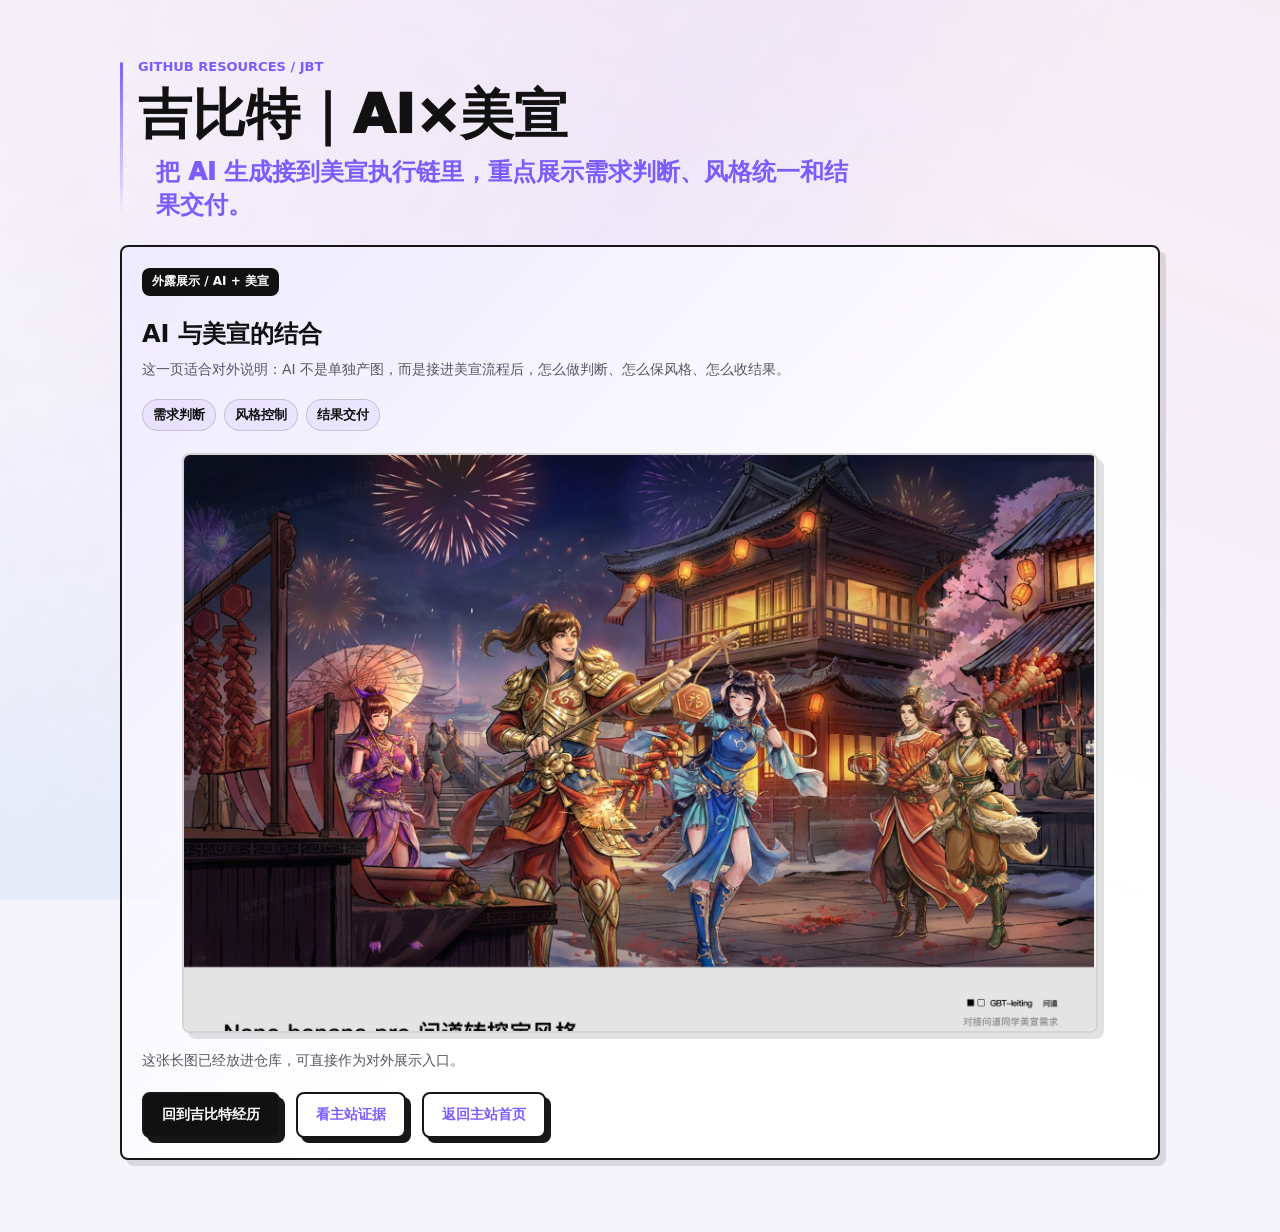
==== assets/local-docs/jbt-ai-art.html @ 4d1dc979 "Add JBT external display entries" ====
<!doctype html>
<html lang="zh-CN">
  <head>
    <meta charset="utf-8">
    <meta name="viewport" content="width=device-width, initial-scale=1">
    <title>吉比特｜AI×美宣</title>
    <link rel="stylesheet" href="../../styles.css">
    <link rel="stylesheet" href="../../evidence-fix.css">
    <style>
      body {
        margin: 0;
        background: #f6f4fb;
      }
      .local-doc-shell {
        width: min(1040px, calc(100% - 32px));
        margin: 0 auto;
        padding: 56px 0 72px;
      }
      .local-doc-shell .evidence-card {
        margin-top: 24px;
      }
      .local-doc-note {
        margin: 14px 0 0;
        color: rgba(17, 17, 17, 0.68);
        line-height: 1.55;
      }
      .local-pill-row {
        display: flex;
        flex-wrap: wrap;
        gap: 8px;
        margin: 18px 0 0;
      }
      .local-pill {
        display: inline-flex;
        align-items: center;
        min-height: 32px;
        padding: 4px 10px;
        border: 1px solid rgba(17, 17, 17, 0.16);
        border-radius: 999px;
        background: rgba(125, 92, 255, 0.08);
        font-size: 13px;
        font-weight: 800;
      }
      .preview-frame {
        margin-top: 22px;
        overflow: hidden;
        border: 2px solid rgba(17, 17, 17, 0.18);
        border-radius: 8px;
        background: #fff;
        box-shadow: 6px 6px 0 rgba(17, 17, 17, 0.12);
      }
      .preview-frame img {
        display: block;
        width: 100%;
        height: 64vh;
        object-fit: cover;
      }
      .preview-top img {
        object-position: top center;
      }
      .evidence-actions {
        margin-top: 20px;
      }
      .button {
        cursor: pointer;
        font: inherit;
      }
    </style>
  </head>
  <body>
    <main class="local-doc-shell">
      <div class="section-heading">
        <p class="eyebrow">GitHub Resources / JBT</p>
        <h2>吉比特｜AI×美宣</h2>
        <p class="section-subtitle">把 AI 生成接到美宣执行链里，重点展示需求判断、风格统一和结果交付。</p>
      </div>

      <article class="evidence-card">
        <span class="evidence-meta">外露展示 / AI + 美宣</span>
        <h3>AI 与美宣的结合</h3>
        <p>这一页适合对外说明：AI 不是单独产图，而是接进美宣流程后，怎么做判断、怎么保风格、怎么收结果。</p>
        <div class="local-pill-row" aria-label="关键词">
          <span class="local-pill">需求判断</span>
          <span class="local-pill">风格控制</span>
          <span class="local-pill">结果交付</span>
        </div>
        <figure class="preview-frame preview-top" aria-label="吉比特外露内容上半段预览">
          <img src="../jbt-external.jpg" alt="吉比特可外露内容总览，上半段展示 AI 与美宣结合部分">
        </figure>
        <p class="local-doc-note">这张长图已经放进仓库，可直接作为对外展示入口。</p>
        <div class="evidence-actions">
          <a class="button primary" href="../../index.html#experience">回到吉比特经历</a>
          <a class="button secondary" href="../../index.html#evidence-psai">看主站证据</a>
          <a class="button secondary" href="../../index.html">返回主站首页</a>
        </div>
      </article>
    </main>
  </body>
</html>
---- styles.css ----
/* FINAL UI AUDIT OVERRIDES */
html body .evidence-section { width: min(1360px, calc(100% - 48px)) !important; }
html body .main-case-grid { display:grid !important; grid-template-columns:repeat(2,minmax(0,1fr)) !important; gap:24px !important; }
html body .main-case-card { width:auto !important; min-width:0 !important; padding:24px !important; overflow:hidden !important; }
html body #evidence-texture-platform { grid-column:1 / -1 !important; }
html body .evidence-image-tall, html body .shadow-proof-layout .evidence-shot-long { aspect-ratio:auto !important; height:auto !important; }
html body .evidence-image-tall img, html body .shadow-proof-layout .evidence-shot-long img { width:100% !important; height:auto !important; max-height:760px !important; object-fit:contain !important; }
/* Preserve native portrait ratio for long collages; remove legacy fixed
   heights from the figure and the image link generated by script.js. */
html body .evidence-shot.evidence-image-tall,
html body .shadow-proof-layout .evidence-shot-long,
html body .support-evidence-grid .evidence-shot.evidence-image-tall { height:auto !important; max-height:none !important; aspect-ratio:auto !important; }
html body .evidence-shot.evidence-image-tall .evidence-image-link,
html body .shadow-proof-layout .evidence-shot-long .evidence-image-link { display:block !important; width:100% !important; height:auto !important; max-height:none !important; }
html body .evidence-shot.evidence-image-tall img,
html body .shadow-proof-layout .evidence-shot-long img,
html body .support-evidence-grid .evidence-shot.evidence-image-tall img { display:block !important; width:100% !important; height:auto !important; max-height:none !important; aspect-ratio:auto !important; object-fit:contain !important; }
html body .main-case-card .evidence-shot video { width:100% !important; aspect-ratio:1 / 1 !important; object-fit:contain !important; background:#111 !important; }
html body .support-evidence-grid { display:grid !important; grid-template-columns:repeat(2,minmax(0,1fr)) !important; gap:18px !important; }
/* Case 03 has one portrait proof image; do not reserve an empty second
   column beside it. Center the evidence at a readable width instead. */
html body #evidence-texture-platform > .evidence-media-wide { display:block !important; width:100% !important; }
html body #evidence-texture-platform > .evidence-media-wide > .evidence-shot { display:flex !important; width:min(100%, 760px) !important; margin:0 !important; }
html body #evidence-texture-platform > .evidence-media-wide > .evidence-shot img { width:100% !important; height:auto !important; max-height:none !important; object-fit:contain !important; }
/* Supporting evidence uses the same readable two-column composition. */
html body .support-evidence-grid > .evidence-card { display:grid !important; grid-template-columns:minmax(0,1.05fr) minmax(360px,.95fr) !important; column-gap:28px !important; align-items:start !important; }
html body .support-evidence-grid > .evidence-card > .evidence-meta,
html body .support-evidence-grid > .evidence-card > h3,
html body .support-evidence-grid > .evidence-card > p,
html body .support-evidence-grid > .evidence-card > .pipeline-data-strip { grid-column:1 !important; }
html body .support-evidence-grid > .evidence-card > .evidence-media-grid { grid-column:2 !important; grid-row:1 / span 5 !important; margin-top:0 !important; }
html body #evidence-matting > .evidence-media-grid { grid-template-columns:minmax(0, 1.6fr) minmax(150px, .7fr) minmax(150px, .7fr) !important; }
html body #evidence-matting > .evidence-media-grid > .evidence-shot:first-child { grid-row:span 2 !important; }
/* Matting media: tall feedback image on the left, two videos stacked on
   the right. This matches the intended red-box composition without empty
   grid cells. */
html body #evidence-matting > .evidence-media-grid { grid-template-columns:minmax(0, 1.45fr) minmax(220px, .75fr) !important; grid-template-rows:auto auto !important; }
html body #evidence-matting > .evidence-media-grid > .evidence-shot:first-child { grid-column:1 !important; grid-row:1 / span 2 !important; }
html body #evidence-matting > .evidence-media-grid > .evidence-shot:nth-child(2) { grid-column:2 !important; grid-row:1 !important; }
html body #evidence-matting > .evidence-media-grid > .evidence-shot:nth-child(3) { grid-column:2 !important; grid-row:2 !important; }
/* Use CSS columns for the main evidence cards so unequal card heights do
   not create a giant blank area beside the longer shadow-baking case. */
html body .main-case-grid { display:grid !important; grid-template-columns:repeat(3,minmax(0,1fr)) !important; gap:24px !important; align-items:start !important; }
html body .main-case-grid > .main-case-card { display:block !important; width:100% !important; margin:0 !important; min-width:0 !important; }
html body #evidence-texture-platform { grid-column:auto !important; }
/* Correct case composition: one case per row, with narrative on the left
   and its evidence media arranged horizontally on the right. */
html body .main-case-grid { grid-template-columns:1fr !important; }
html body .main-case-grid > .main-case-card { display:grid !important; grid-template-columns:minmax(0,1.05fr) minmax(360px,.95fr) !important; column-gap:28px !important; align-items:start !important; }
html body .main-case-card > .evidence-meta,
html body .main-case-card > h3,
html body .main-case-card > p,
html body .main-case-card > .case-data-row,
html body .main-case-card > .evidence-points,
html body .main-case-card > a:not(.evidence-image-link) { grid-column:1 !important; }
html body .main-case-card > .evidence-media-grid,
html body .main-case-card > .shadow-proof-layout { grid-column:2 !important; grid-row:1 / span 6 !important; align-self:start !important; margin-top:0 !important; }
html body #evidence-texture-platform > .evidence-media-wide { grid-column:1 / -1 !important; grid-row:auto !important; }
.project-card:focus-visible, .capability-card:focus-visible, .entry-card:focus-visible, .support-projects a:focus-visible, .button:focus-visible, .evidence-card a:focus-visible { outline:3px solid var(--accent) !important; outline-offset:3px !important; }
@media (max-width:1100px){
  html body .main-case-grid{grid-template-columns:1fr !important;}
  html body .main-case-grid > .main-case-card{grid-template-columns:1fr !important;}
  html body .main-case-card > .evidence-media-grid,
  html body .main-case-card > .shadow-proof-layout,
  html body #evidence-texture-platform > .evidence-media-wide{grid-column:1 !important; grid-row:auto !important; margin-top:20px !important;}
  html body .support-evidence-grid > .evidence-card{grid-template-columns:1fr !important;}
  html body .support-evidence-grid > .evidence-card > .evidence-media-grid{grid-column:1 !important; grid-row:auto !important; margin-top:20px !important;}
}

@media (max-width:980px){ html body .main-case-grid, html body .support-evidence-grid{grid-template-columns:1fr !important;} html body #evidence-texture-platform{grid-column:auto !important;} }
@media (max-width:760px){ html body #evidence-matting > .evidence-media-grid > .evidence-shot:first-child{grid-row:auto !important;} }
@media (max-width:760px){ html body .evidence-section{width:min(100% - 28px,720px) !important;} html body .main-case-card{padding:20px !important;} html body .main-case-card .evidence-points, html body #evidence-matting>.evidence-media-grid, html body #evidence-shadow>.shadow-proof-layout{grid-template-columns:1fr !important;} html body .main-case-card .evidence-shot video{aspect-ratio:16/9 !important;} html body .evidence-image-tall img, html body .shadow-proof-layout .evidence-shot-long img{max-height:none !important;} }

:root {
  color-scheme: light;
  --ink: #111111;
  --muted: #62626d;
  --soft: #f3f3f5;
  --paper: #ffffff;
  --line: #171717;
  --accent: #7d5cff;
  --accent-2: #11c7c9;
  --accent-3: #ff6b91;
  --accent-soft: rgba(125, 92, 255, 0.12);
  --shadow: 0 24px 60px rgba(22, 18, 42, 0.14);
  --radius: 8px;
  font-family: Inter, ui-sans-serif, system-ui, -apple-system, BlinkMacSystemFont, "Segoe UI", "Microsoft YaHei", sans-serif;
}

body[data-theme="pipeline"] {
  --accent: #7d5cff;
  --accent-2: #16c7d7;
  --accent-3: #ff6b91;
  --accent-soft: rgba(125, 92, 255, 0.12);
}

body[data-theme="asset"] {
  --accent: #ff6b91;
  --accent-2: #86d96b;
  --accent-3: #7d5cff;
  --accent-soft: rgba(255, 107, 145, 0.13);
}

body[data-theme="pbr"] {
  --accent: #f4a336;
  --accent-2: #50b6ff;
  --accent-3: #2d2d2d;
  --accent-soft: rgba(244, 163, 54, 0.14);
}

body[data-theme="engine"] {
  --accent: #0fb5c8;
  --accent-2: #7d5cff;
  --accent-3: #ff6b91;
  --accent-soft: rgba(15, 181, 200, 0.14);
}

body[data-theme="tooling"] {
  --accent: #111111;
  --accent-2: #ff6b91;
  --accent-3: #7d5cff;
  --accent-soft: rgba(17, 17, 17, 0.08);
}

body[data-theme="texture-platform"] {
  --accent: #8a63ff;
  --accent-2: #5ed7ff;
  --accent-3: #ff78ad;
  --accent-soft: rgba(138, 99, 255, 0.14);
}

* {
  box-sizing: border-box;
  letter-spacing: 0;
}

html {
  scroll-behavior: smooth;
  overflow-x: hidden;
}

body {
  margin: 0;
  min-width: 320px;
  overflow-x: hidden;
  color: var(--ink);
  background:
    linear-gradient(90deg, rgba(17, 17, 17, 0.035) 1px, transparent 1px),
    linear-gradient(180deg, rgba(17, 17, 17, 0.028) 1px, transparent 1px),
    linear-gradient(135deg, #ffffff 0%, #f7f8fb 50%, #ffffff 100%);
  background-size: 72px 72px, 72px 72px, auto;
  font-size: 16px;
  line-height: 1.65;
  transition: background-color 280ms ease, color 280ms ease;
}

body::before {
  content: "";
  position: fixed;
  inset: 0;
  pointer-events: none;
  background:
    linear-gradient(120deg, transparent 0%, rgba(125, 92, 255, 0.08) 42%, transparent 64%),
    linear-gradient(22deg, rgba(17, 199, 201, 0.08) 0%, transparent 36%, rgba(255, 107, 145, 0.08) 100%);
  opacity: 0.7;
  z-index: -1;
}

img {
  display: block;
  max-width: 100%;
}

a {
  color: inherit;
  text-decoration: none;
}

strong {
  font-weight: 800;
}

p,
li,
a,
span,
strong,
h1,
h2,
h3,
dd {
  overflow-wrap: anywhere;
}

.skip-link {
  position: fixed;
  top: 12px;
  left: 12px;
  z-index: 100;
  padding: 10px 14px;
  color: #ffffff;
  background: #111111;
  border-radius: var(--radius);
  transform: translateY(-140%);
  transition: transform 180ms ease;
}

.skip-link:focus {
  transform: translateY(0);
}

.skip-link:not(:focus):not(:focus-visible) {
  left: -9999px;
  width: 1px;
  height: 1px;
  overflow: hidden;
  opacity: 0;
  pointer-events: none;
}

.topbar {
  position: sticky;
  top: 0;
  z-index: 50;
  display: flex;
  align-items: center;
  justify-content: space-between;
  gap: 24px;
  padding: 18px 40px;
  background: rgba(255, 255, 255, 0.82);
  border-bottom: 2px solid rgba(17, 17, 17, 0.12);
  backdrop-filter: blur(18px);
}

.brand {
  display: flex;
  align-items: center;
  gap: 12px;
  min-width: 200px;
}

.brand-mark {
  display: grid;
  width: 42px;
  height: 42px;
  place-items: center;
  color: #ffffff;
  background: var(--ink);
  border: 2px solid var(--line);
  border-radius: var(--radius);
  font-weight: 900;
  transition: background 220ms ease;
}

.brand strong,
.brand small {
  display: block;
}

.brand strong {
  font-size: 18px;
  line-height: 1.1;
}

.brand small {
  color: var(--muted);
  font-size: 12px;
  line-height: 1.25;
}

.nav-links {
  display: flex;
  align-items: center;
  gap: 8px;
  font-size: 14px;
  font-weight: 750;
}

.nav-links a {
  padding: 8px 12px;
  border: 1px solid transparent;
  border-radius: var(--radius);
}

.nav-links a:hover,
.nav-links a:focus,
.nav-links a.is-active {
  background: var(--accent-soft);
  border-color: rgba(17, 17, 17, 0.16);
  color: var(--ink);
}

.section {
  width: min(1180px, calc(100% - 40px));
  margin: 0 auto;
  padding: 86px 0;
}

.hero {
  display: grid;
  grid-template-columns: minmax(0, 1.16fr) minmax(340px, 0.84fr);
  gap: 48px;
  align-items: center;
  min-height: calc(100vh - 78px);
  padding-top: 58px;
}

.eyebrow {
  margin: 0 0 18px;
  color: var(--accent);
  font-size: 13px;
  font-weight: 900;
  text-transform: uppercase;
}

.hero h1,
.section-heading h2 {
  margin: 0;
  color: var(--ink);
  font-weight: 950;
  line-height: 0.98;
}

.hero h1 {
  max-width: 760px;
  font-size: 76px;
  overflow-wrap: anywhere;
  word-break: break-word;
}

.hero h1 span {
  display: block;
}

.hero-subtitle {
  max-width: 720px;
  margin: 20px 0 0;
  color: var(--ink);
  font-size: 24px;
  font-weight: 900;
  line-height: 1.45;
}

.hero-lead {
  max-width: 720px;
  margin: 18px 0 0;
  color: #34343e;
  font-size: 19px;
  line-height: 1.85;
}

.hero-actions {
  display: flex;
  flex-wrap: wrap;
  gap: 12px;
  margin-top: 30px;
}

.button {
  display: inline-flex;
  align-items: center;
  justify-content: center;
  min-height: 46px;
  padding: 0 18px;
  border: 2px solid var(--line);
  border-radius: var(--radius);
  font-size: 15px;
  font-weight: 850;
  box-shadow: 5px 5px 0 var(--line);
  transition: transform 160ms ease, box-shadow 160ms ease, background 160ms ease;
}

.button:hover,
.button:focus {
  transform: translate(2px, 2px);
  box-shadow: 2px 2px 0 var(--line);
}

.button.primary {
  color: #ffffff;
  background: var(--ink);
}

.button.secondary {
  background: var(--paper);
}

.keyword-row {
  display: flex;
  flex-wrap: wrap;
  gap: 8px;
  padding: 0;
  margin: 30px 0 0;
  list-style: none;
}

.keyword-row li {
  padding: 7px 10px;
  color: #111111;
  background: var(--paper);
  border: 1px solid rgba(17, 17, 17, 0.2);
  border-left: 5px solid var(--accent);
  border-radius: var(--radius);
  font-size: 13px;
  font-weight: 850;
}

.hero-stage {
  position: relative;
  min-height: 620px;
  padding: 22px;
  overflow: hidden;
  background:
    radial-gradient(circle at 54% 40%, rgba(241, 127, 160, 0.18), transparent 34%),
    radial-gradient(circle at 24% 74%, rgba(17, 199, 201, 0.14), transparent 34%),
    linear-gradient(180deg, #1d1b2e 0%, #171827 100%);
  border: 2px solid var(--line);
  border-radius: var(--radius);
  box-shadow: var(--shadow), 8px 8px 0 var(--line);
}

.stage-label {
  position: relative;
  z-index: 2;
  display: flex;
  align-items: center;
  justify-content: space-between;
  gap: 12px;
  color: #ffffff;
}

.stage-label span,
.stage-label strong {
  display: inline-flex;
  align-items: center;
  min-height: 34px;
  padding: 0 10px;
  background: rgba(17, 17, 17, 0.88);
  border: 1px solid rgba(255, 255, 255, 0.24);
  border-radius: var(--radius);
  font-size: 13px;
  font-weight: 850;
}

.portrait-frame {
  position: absolute;
  inset: 82px 26px 56px 26px;
  z-index: 1;
  display: flex;
  align-items: flex-end;
  justify-content: center;
  margin: 0;
}

.portrait-frame img {
  width: min(92%, 430px);
  max-height: 100%;
  object-fit: contain;
  filter: drop-shadow(0 28px 42px rgba(0, 0, 0, 0.34));
}

.stage-note {
  position: absolute;
  right: 22px;
  bottom: 22px;
  z-index: 3;
  width: min(330px, calc(100% - 44px));
  padding: 16px;
  color: var(--ink);
  background: rgba(255, 255, 255, 0.9);
  border: 2px solid var(--line);
  border-radius: var(--radius);
  box-shadow: 5px 5px 0 var(--line);
}

.stage-note strong,
.stage-note span {
  display: block;
}

.stage-note strong {
  margin-bottom: 4px;
  font-size: 16px;
}

.stage-note span {
  color: #4b4b55;
  font-size: 13px;
  line-height: 1.55;
}

.metrics {
  display: grid;
  grid-template-columns: repeat(4, 1fr);
  width: min(1180px, calc(100% - 40px));
  margin: 0 auto 26px;
  background: #111111;
  border: 2px solid var(--line);
  border-radius: var(--radius);
  box-shadow: 8px 8px 0 rgba(17, 17, 17, 0.18);
}

.metrics article {
  min-height: 126px;
  padding: 22px;
  color: #ffffff;
  border-right: 1px solid rgba(255, 255, 255, 0.2);
}

.metrics article:last-child {
  border-right: 0;
}

.metrics strong,
.metrics span {
  display: block;
}

.metrics strong {
  font-size: 34px;
  line-height: 1;
}

.metrics span {
  margin-top: 10px;
  color: rgba(255, 255, 255, 0.76);
  font-size: 14px;
  font-weight: 750;
}

.split {
  display: grid;
  grid-template-columns: minmax(260px, 0.78fr) minmax(0, 1fr);
  gap: 54px;
  align-items: start;
}

.section-heading h2 {
  max-width: 720px;
  font-size: 54px;
}

.text-panel {
  padding: 30px;
  background: rgba(255, 255, 255, 0.82);
  border: 2px solid var(--line);
  border-radius: var(--radius);
  box-shadow: 7px 7px 0 rgba(17, 17, 17, 0.12);
}

.text-panel p {
  margin: 0;
  color: #363640;
  font-size: 18px;
  line-height: 1.9;
}

.text-panel p + p {
  margin-top: 18px;
}

.text-panel strong {
  color: var(--ink);
  background: linear-gradient(180deg, transparent 55%, var(--accent-soft) 55%);
}

.capability-grid {
  display: grid;
  grid-template-columns: repeat(3, minmax(0, 1fr));
  gap: 12px;
  margin-top: 34px;
}

@media (min-width: 1121px) {
  .capability-grid {
    grid-template-columns: repeat(3, minmax(0, 1fr));
  }
}

.capability-card,
.project-card,
.project-detail,
.timeline-item,
.entry-card {
  border: 2px solid var(--line);
  border-radius: var(--radius);
  background: rgba(255, 255, 255, 0.9);
}

.capability-card {
  min-height: 300px;
  padding: 20px;
  cursor: pointer;
  display: flex;
  flex-direction: column;
  transition: transform 180ms ease, box-shadow 180ms ease, background 180ms ease;
}

.capability-card:hover,
.capability-card:focus-within,
.capability-card.is-active {
  transform: translateY(-5px);
  background: linear-gradient(180deg, #ffffff 0%, var(--accent-soft) 100%);
  box-shadow: 6px 6px 0 var(--line);
}

.capability-index {
  display: inline-flex;
  align-items: center;
  justify-content: center;
  width: auto;
  min-width: 42px;
  height: 30px;
  padding: 0 10px;
  color: #ffffff;
  background: var(--ink);
  border-radius: var(--radius);
  font-size: 13px;
  font-weight: 900;
}

.capability-card h3 {
  min-height: 66px;
  margin: 40px 0 14px;
  font-size: 25px;
  line-height: 1.18;
}

.capability-card p {
  margin: 0;
  color: #555562;
  font-size: 15px;
}

.card-jump-link {
  display: inline-flex;
  align-items: center;
  justify-content: center;
  width: fit-content;
  min-height: 34px;
  margin-top: auto;
  padding: 0 12px;
  color: var(--ink);
  background: rgba(255, 255, 255, 0.82);
  border: 2px solid var(--line);
  border-radius: var(--radius);
  font-size: 13px;
  font-weight: 900;
  box-shadow: 3px 3px 0 rgba(17, 17, 17, 0.18);
  transition: transform 160ms ease, box-shadow 160ms ease, background 160ms ease;
}

.card-jump-link:hover,
.card-jump-link:focus {
  transform: translate(1px, 1px);
  background: #ffffff;
  box-shadow: 1px 1px 0 rgba(17, 17, 17, 0.22);
}

.project-section {
  width: min(1240px, calc(100% - 40px));
}

.project-layout {
  display: grid;
  grid-template-columns: minmax(0, 1.05fr) minmax(320px, 0.55fr);
  gap: 22px;
  margin-top: 34px;
  align-items: start;
}

.project-list {
  display: grid;
  gap: 12px;
}

.project-card {
  padding: 20px;
  cursor: pointer;
  scroll-margin-top: 112px;
  transition: transform 180ms ease, box-shadow 180ms ease, background 180ms ease;
}

.project-card:hover,
.project-card:focus-within,
.project-card.is-active {
  transform: translateX(4px);
  background: linear-gradient(90deg, var(--accent-soft), rgba(255, 255, 255, 0.96));
  box-shadow: 6px 6px 0 var(--line);
}

.project-topline {
  display: flex;
  justify-content: space-between;
  gap: 18px;
  margin-bottom: 10px;
}

.project-topline strong {
  font-size: 20px;
  line-height: 1.35;
}

.project-topline span {
  flex: 0 0 auto;
  color: var(--accent);
  font-size: 14px;
  font-weight: 900;
}

.project-card p {
  margin: 0;
  color: #585865;
}

.project-detail {
  position: sticky;
  top: 98px;
  padding: 24px;
  overflow: hidden;
  background:
    linear-gradient(135deg, var(--accent-soft), transparent 44%),
    #111111;
  color: #ffffff;
  box-shadow: 8px 8px 0 rgba(17, 17, 17, 0.2);
}

.detail-kicker {
  margin: 0 0 46px;
  color: var(--accent-2);
  font-size: 13px;
  font-weight: 900;
  text-transform: uppercase;
}

.project-detail h3 {
  margin: 0;
  font-size: 34px;
  line-height: 1.12;
}

.project-detail p {
  margin: 18px 0 0;
  color: rgba(255, 255, 255, 0.76);
}

.project-detail dl {
  display: grid;
  gap: 12px;
  margin: 30px 0 0;
}

.project-detail dl div {
  padding: 14px;
  background: rgba(255, 255, 255, 0.08);
  border: 1px solid rgba(255, 255, 255, 0.16);
  border-radius: var(--radius);
}

.project-detail dt {
  color: var(--accent-2);
  font-size: 13px;
  font-weight: 900;
}

.project-detail dd {
  margin: 6px 0 0;
  color: rgba(255, 255, 255, 0.86);
}

.study-plan {
  width: min(1180px, calc(100% - 40px));
}

.timeline {
  display: grid;
  grid-template-columns: repeat(5, minmax(0, 1fr));
  gap: 12px;
  margin-top: 34px;
}

.timeline-item {
  min-height: 290px;
  padding: 18px;
  background: #ffffff;
  transition: transform 180ms ease, box-shadow 180ms ease;
}

.timeline-item:hover,
.timeline-item:focus-within {
  transform: translateY(-4px);
  box-shadow: 5px 5px 0 var(--line);
}

.timeline-item span {
  display: inline-flex;
  min-height: 30px;
  align-items: center;
  padding: 0 10px;
  color: #ffffff;
  background: var(--accent);
  border-radius: var(--radius);
  font-size: 13px;
  font-weight: 900;
}

.timeline-item h3 {
  min-height: 68px;
  margin: 36px 0 12px;
  font-size: 23px;
  line-height: 1.2;
}

.timeline-item p {
  margin: 0;
  color: #585865;
  font-size: 15px;
}

.portfolio-entry {
  padding-bottom: 104px;
}

.entry-grid {
  display: grid;
  grid-template-columns: repeat(3, 1fr);
  gap: 14px;
  margin-top: 34px;
}

.entry-card {
  min-height: 230px;
  padding: 22px;
  color: #111111;
  background:
    linear-gradient(135deg, var(--accent-soft), transparent 54%),
    #ffffff;
  box-shadow: 6px 6px 0 rgba(17, 17, 17, 0.14);
  transition: transform 180ms ease, box-shadow 180ms ease;
}

.entry-card:hover,
.entry-card:focus {
  transform: translateY(-5px);
  box-shadow: 7px 7px 0 var(--line);
}

.entry-card span,
.entry-card strong {
  display: block;
}

.entry-card span {
  color: var(--accent);
  font-size: 13px;
  font-weight: 900;
  text-transform: uppercase;
}

.entry-card strong {
  margin-top: 44px;
  font-size: 30px;
  line-height: 1.08;
}

.entry-card p {
  margin: 16px 0 0;
  color: #565662;
}

.site-footer {
  display: flex;
  align-items: center;
  justify-content: space-between;
  gap: 24px;
  width: min(1180px, calc(100% - 40px));
  margin: 0 auto 36px;
  padding: 24px;
  color: #ffffff;
  background: #111111;
  border: 2px solid var(--line);
  border-radius: var(--radius);
}

.site-footer strong {
  display: block;
  font-size: 22px;
}

.site-footer p {
  margin: 8px 0 0;
  color: rgba(255, 255, 255, 0.72);
}

.site-footer img {
  width: 86px;
  height: 86px;
  padding: 6px;
  object-fit: contain;
  background: #ffffff;
  border-radius: var(--radius);
}

.reveal {
  opacity: 0;
  transform: translateY(22px);
  transition: opacity 520ms ease, transform 520ms ease;
}

.reveal.is-visible,
.page-ready .hero-copy.reveal,
.page-ready .hero-stage.reveal {
  opacity: 1;
  transform: translateY(0);
}

@media (prefers-reduced-motion: reduce) {
  html {
    scroll-behavior: auto;
  }

  *,
  *::before,
  *::after {
    transition-duration: 1ms !important;
    animation-duration: 1ms !important;
    animation-iteration-count: 1 !important;
  }

  .reveal {
    opacity: 1;
    transform: none;
  }
}

@media (max-width: 1120px) {
  .hero {
    grid-template-columns: 1fr;
    min-height: 0;
  }

  .hero h1 {
    font-size: 60px;
  }

  .hero-stage {
    min-height: 560px;
  }

  .capability-grid,
  .timeline {
    grid-template-columns: repeat(2, minmax(0, 1fr));
  }

  .project-layout {
    grid-template-columns: 1fr;
  }

  .project-detail {
    position: static;
  }
}

@media (max-width: 860px) {
  .topbar {
    align-items: flex-start;
    padding: 14px 20px;
    overflow: hidden;
  }

  .nav-links {
    width: 100%;
    max-width: 100%;
    overflow-x: auto;
    padding-bottom: 2px;
  }

  .section,
  .project-section,
  .study-plan,
  .metrics,
  .site-footer {
    width: min(100% - 28px, 720px);
  }

  .section {
    padding: 64px 0;
  }

  .split,
  .entry-grid {
    grid-template-columns: 1fr;
  }

  .metrics {
    grid-template-columns: repeat(2, 1fr);
  }

  .metrics article:nth-child(2) {
    border-right: 0;
  }

  .metrics article:nth-child(-n + 2) {
    border-bottom: 1px solid rgba(255, 255, 255, 0.2);
  }

  .section-heading h2 {
    font-size: 42px;
  }
}

@media (max-width: 760px) {
  body {
    font-size: 15px;
  }

  .topbar {
    position: static;
    flex-direction: column;
    gap: 14px;
  }

  .brand {
    min-width: 0;
  }

  .hero {
    gap: 28px;
    padding-top: 40px;
    min-width: 0;
  }

  .hero-copy,
  .hero-subtitle,
  .hero-lead,
  .keyword-row {
    width: 100%;
    max-width: 100%;
    min-width: 0;
  }

  .hero h1 {
    font-size: 40px;
    line-height: 1.04;
  }

  .hero-subtitle {
    font-size: 20px;
    line-height: 1.5;
  }

  .hero-lead {
    font-size: 16px;
    line-height: 1.78;
  }

  .hero-actions {
    flex-direction: column;
  }

  .keyword-row {
    display: grid;
    grid-template-columns: repeat(2, minmax(0, 1fr));
  }

  .keyword-row li {
    min-width: 0;
    text-align: center;
  }

  .button {
    width: 100%;
  }

  .hero-stage {
    min-height: 500px;
    padding: 16px;
    box-shadow: 5px 5px 0 var(--line);
  }

  .stage-label {
    flex-direction: column;
    align-items: flex-start;
  }

  .portrait-frame {
    inset: 90px 12px 82px 12px;
  }

  .portrait-frame img {
    width: min(100%, 360px);
  }

  .stage-note {
    right: 12px;
    bottom: 12px;
    width: calc(100% - 24px);
  }

  .metrics,
  .capability-grid,
  .timeline {
    grid-template-columns: 1fr;
  }

  .metrics article {
    min-height: 110px;
    border-right: 0;
    border-bottom: 1px solid rgba(255, 255, 255, 0.2);
  }

  .metrics article:last-child {
    border-bottom: 0;
  }

  .text-panel,
  .project-detail {
    padding: 20px;
  }

  .capability-card,
  .timeline-item,
  .entry-card {
    min-height: 0;
  }

  .capability-card h3,
  .timeline-item h3 {
    min-height: 0;
    margin-top: 28px;
  }

  .project-topline {
    flex-direction: column;
    gap: 6px;
  }

  .project-card:hover,
  .project-card:focus-within,
  .project-card.is-active {
    transform: translateY(-3px);
  }

  .site-footer {
    flex-direction: column;
    align-items: flex-start;
  }
}

@media (max-width: 460px) {
  .hero h1 {
    max-width: 100%;
    font-size: 32px;
    line-height: 1.06;
  }

  .hero-subtitle {
    font-size: 18px;
  }

  .section-heading h2 {
    font-size: 34px;
  }

  .nav-links a {
    padding: 8px 7px;
  }

  .keyword-row li {
    font-size: 12px;
  }

  .hero-stage {
    min-height: 450px;
  }

  .portrait-frame {
    top: 84px;
  }

  .metrics strong {
    font-size: 30px;
  }

  .project-detail h3 {
    font-size: 28px;
  }
}
.project-evidence-link {
  display: inline-flex;
  align-items: center;
  justify-content: center;
  min-height: 34px;
  margin-top: 16px;
  padding: 0 12px;
  color: #ffffff;
  background: var(--ink);
  border: 2px solid var(--line);
  border-radius: var(--radius);
  font-size: 13px;
  font-weight: 900;
  box-shadow: 3px 3px 0 var(--line);
  transition: transform 160ms ease, box-shadow 160ms ease;
}

.project-evidence-link:hover,
.project-evidence-link:focus {
  transform: translate(1px, 1px);
  box-shadow: 1px 1px 0 var(--line);
}

.evidence-section {
  width: min(1240px, calc(100% - 40px));
}

.evidence-grid {
  display: grid;
  grid-template-columns: repeat(3, minmax(0, 1fr));
  align-items: stretch;
  gap: 14px;
  margin-top: 34px;
}

.evidence-cluster {
  display: grid;
  grid-template-columns: repeat(3, minmax(0, 1fr));
  align-items: start;
  gap: 14px;
  margin-top: 14px;
}

.shadow-evidence-cluster {
  align-items: start;
}

.shadow-evidence-cluster > .evidence-card:not(.shadow-process-card) {
  align-self: start;
}

.evidence-card {
  min-height: 0;
  padding: 20px;
  background:
    linear-gradient(135deg, var(--accent-soft), transparent 58%),
    rgba(255, 255, 255, 0.92);
  border: 2px solid var(--line);
  border-radius: var(--radius);
  box-shadow: 6px 6px 0 rgba(17, 17, 17, 0.12);
  scroll-margin-top: 110px;
}

.evidence-card-wide {
  grid-column: 1 / -1;
}

.process-card {
  width: auto;
  min-height: 0;
  justify-self: stretch;
  padding: 20px;
}

.process-card h3 {
  min-height: 0;
  margin: 20px 0 10px;
  font-size: 22px;
}

.process-card p {
  max-width: none;
  font-size: 14px;
  line-height: 1.58;
}

.shadow-process-card {
  grid-column: 1 / -1;
  display: grid;
  grid-template-columns: minmax(0, 0.9fr) minmax(360px, 1.1fr);
  align-items: stretch;
  gap: 14px;
  padding: 18px;
  background:
    linear-gradient(135deg, rgba(244, 163, 54, 0.16), transparent 54%),
    rgba(255, 255, 255, 0.94);
}

.shadow-process-copy {
  display: flex;
  flex-direction: column;
  align-items: flex-start;
  min-width: 0;
}

.process-tags {
  display: flex;
  flex-wrap: wrap;
  gap: 8px;
  margin: 12px 0 14px;
}

.process-tags span {
  display: inline-flex;
  align-items: center;
  min-height: 30px;
  padding: 4px 11px;
  border: 2px solid var(--line);
  border-radius: 999px;
  background: rgba(255, 255, 255, 0.72);
  color: var(--ink);
  font-size: 13px;
  font-weight: 900;
  box-shadow: 3px 3px 0 rgba(17, 17, 17, 0.1);
}

.process-mini-points {
  display: grid;
  grid-template-columns: repeat(2, minmax(0, 1fr));
  gap: 8px;
  width: 100%;
  margin: 0;
}

.process-mini-points span {
  display: block;
  min-height: 56px;
  padding: 9px 10px;
  color: #565662;
  background: rgba(255, 255, 255, 0.74);
  border: 1px solid rgba(17, 17, 17, 0.14);
  border-radius: var(--radius);
  font-size: 13px;
  line-height: 1.45;
}

.process-mini-points strong {
  display: block;
  margin-bottom: 4px;
  color: var(--ink);
  font-size: 13px;
  font-weight: 900;
}

.shadow-case-card {
  min-height: 0;
  padding: 20px;
  background:
    linear-gradient(135deg, rgba(139, 114, 255, 0.14), transparent 52%),
    linear-gradient(160deg, rgba(255, 247, 236, 0.7), rgba(255, 255, 255, 0.94) 48%, rgba(245, 250, 255, 0.9));
}

.shadow-case-header {
  display: grid;
  gap: 0;
}

.evidence-card .shadow-case-header h3 {
  min-height: 0;
  margin: 18px 0 10px;
  font-size: 24px;
  line-height: 1.18;
}

.evidence-card .shadow-case-header p {
  max-width: none;
  font-size: 14px;
  line-height: 1.62;
}

.shadow-case-layout {
  display: grid;
  grid-template-columns: 1fr;
  gap: 12px;
  margin-top: 16px;
}

.shadow-process-hero {
  margin: 12px 0 0;
}

.shadow-process-hero img {
  max-height: 210px;
  object-position: left top;
}

.shadow-process-card .shadow-process-hero {
  align-self: start;
  margin: 0;
  min-height: 220px;
}

.shadow-process-card .shadow-process-hero img {
  width: 100%;
  height: 100%;
  min-height: 220px;
  max-height: 270px;
  object-fit: cover;
  object-position: left top;
}

.shadow-case-points {
  grid-template-columns: 1fr;
  gap: 10px;
  margin-top: 0;
}

.shadow-case-points div {
  grid-template-columns: 54px minmax(0, 1fr);
  min-height: 0;
}

.shadow-case-points div:nth-child(3),
.shadow-case-points div:nth-child(5) {
  grid-column: auto;
  min-height: 0;
}

.shadow-feedback-shot {
  margin-top: 0;
}

.shadow-feedback-shot img {
  min-height: 0;
  max-height: 210px;
  object-position: left top;
}

.shadow-case-actions {
  margin-top: 14px;
}

.evidence-meta {
  display: inline-flex;
  min-height: 28px;
  align-items: center;
  padding: 0 10px;
  color: #ffffff;
  background: var(--ink);
  border-radius: var(--radius);
  font-size: 12px;
  font-weight: 900;
  text-transform: uppercase;
}

.evidence-card h3 {
  min-height: 0;
  margin: 24px 0 10px;
  font-size: 24px;
  line-height: 1.18;
}

.evidence-card p {
  margin: 0;
  color: #565662;
  font-size: 14px;
  line-height: 1.62;
}

.evidence-points {
  display: grid;
  gap: 7px;
  margin: 16px 0 0;
}

.evidence-points div {
  display: grid;
  grid-template-columns: 54px minmax(0, 1fr);
  gap: 9px;
  padding: 9px 10px;
  background: rgba(255, 255, 255, 0.66);
  border: 1px solid rgba(17, 17, 17, 0.14);
  border-radius: var(--radius);
}

.evidence-points dt {
  color: var(--accent);
  font-size: 13px;
  font-weight: 900;
}

.evidence-points dd {
  margin: 0;
  color: #4f4f5b;
  font-size: 13px;
  line-height: 1.56;
}

.pipeline-data-strip {
  display: grid;
  grid-template-columns: repeat(auto-fit, minmax(132px, 1fr));
  gap: 10px;
  margin: 16px 0 2px;
}

.pipeline-data-strip div {
  min-width: 0;
  padding: 12px;
  background: rgba(255, 255, 255, 0.74);
  border: 2px solid rgba(17, 17, 17, 0.18);
  border-radius: var(--radius);
}

.pipeline-data-strip strong {
  display: block;
  color: var(--ink);
  font-size: 24px;
  line-height: 1;
}

.pipeline-data-strip span {
  display: block;
  margin-top: 8px;
  color: var(--muted);
  font-size: 12px;
  font-weight: 800;
  line-height: 1.36;
}

.pipeline-feedback-list {
  display: grid;
  gap: 8px;
  margin: 14px 0 0;
  padding: 0;
  list-style: none;
}

.pipeline-feedback-list li {
  padding: 10px 12px;
  border: 1px solid rgba(17, 17, 17, 0.12);
  border-radius: var(--radius);
  background: rgba(255, 255, 255, 0.68);
  color: var(--muted);
  font-size: 13px;
  font-weight: 700;
  line-height: 1.55;
}

.pipeline-feedback-list strong {
  color: var(--accent);
}

.evidence-card a {
  display: inline-flex;
  margin-top: 18px;
  color: var(--accent);
  font-size: 14px;
  font-weight: 900;
}

.evidence-card .evidence-image-link {
  display: block;
  margin-top: 0;
  color: inherit;
}

.evidence-image-link img {
  transition: transform 220ms ease, filter 220ms ease;
}

.evidence-image-link:hover img,
.evidence-image-link:focus img {
  transform: scale(1.015);
  filter: saturate(1.04);
}

.evidence-actions {
  display: flex;
  flex-wrap: wrap;
  gap: 16px;
  margin-top: 18px;
}

.evidence-actions a {
  margin-top: 0;
}

.evidence-media-grid {
  display: grid;
  grid-template-columns: repeat(2, minmax(0, 1fr));
  gap: 10px;
  margin-top: 18px;
}

.evidence-media-grid .evidence-shot {
  margin: 0;
}

.evidence-media-grid .evidence-shot img {
  min-height: 118px;
  max-height: 140px;
  object-fit: cover;
  object-position: top left;
}

.evidence-media-grid .evidence-shot figcaption {
  min-height: 40px;
}

@media (max-width: 1120px) {
  .evidence-grid,
  .evidence-cluster {
    grid-template-columns: repeat(2, minmax(0, 1fr));
  }

  .shadow-process-card {
    grid-template-columns: 1fr;
  }

  .shadow-case-layout {
    grid-template-columns: 1fr;
  }

  .shadow-case-points {
    grid-template-columns: 1fr;
  }

  .shadow-case-points div,
  .shadow-case-points div:nth-child(3),
  .shadow-case-points div:nth-child(5) {
    grid-column: auto;
    min-height: 0;
  }
}

@media (max-width: 760px) {
  .evidence-section {
    width: min(100% - 28px, 720px);
  }

  .evidence-grid,
  .evidence-cluster,
  .evidence-media-grid {
    grid-template-columns: 1fr;
  }

  .evidence-card {
    min-height: 0;
  }

  .process-card {
    padding: 18px;
  }

  .evidence-card h3 {
    min-height: 0;
    margin-top: 28px;
  }

  .shadow-case-card {
    padding: 18px;
  }

  .shadow-case-header {
    display: grid;
  }

  .shadow-case-header h3 {
    margin-top: 18px;
    font-size: 27px;
  }

  .evidence-points div {
    grid-template-columns: 1fr;
    gap: 2px;
  }

  .process-mini-points {
    grid-template-columns: 1fr;
  }

  .shadow-process-card .shadow-process-hero,
  .shadow-process-card .shadow-process-hero img {
    min-height: 210px;
    max-height: 240px;
  }
}
.evidence-shot {
  margin: 18px 0 0;
  overflow: hidden;
  background: #ffffff;
  border: 2px solid var(--line);
  border-radius: var(--radius);
}

.evidence-shot img {
  width: 100%;
  max-height: 360px;
  object-fit: cover;
  object-position: top left;
}

.evidence-shot-long img {
  max-height: 420px;
  object-fit: cover;
  object-position: left 30%;
  display: block;
}

.process-preview-link {
  position: relative;
}

.process-preview-link::after {
  content: "点击查看完整长图";
  position: absolute;
  right: 12px;
  bottom: 12px;
  padding: 7px 10px;
  color: #ffffff;
  background: rgba(17, 17, 17, 0.86);
  border: 1px solid rgba(255, 255, 255, 0.58);
  border-radius: var(--radius);
  font-size: 12px;
  font-weight: 900;
}

.evidence-shot figcaption {
  padding: 9px 10px;
  color: #565662;
  border-top: 1px solid rgba(17, 17, 17, 0.14);
  font-size: 12px;
  font-weight: 850;
}

.local-verification-section {
  scroll-margin-top: 112px;
}

.local-warning {
  width: 100%;
  max-width: 100%;
  margin-top: 28px;
  padding: 26px;
  background: rgba(255, 245, 250, 0.78);
  border: 2px dashed var(--line);
  border-radius: var(--radius);
}

.local-warning strong {
  display: block;
  margin-bottom: 10px;
  font-size: 20px;
}

.local-warning p {
  max-width: 100%;
  margin: 0;
  color: var(--muted);
  line-height: 1.85;
}

.local-grid {
  display: grid;
  grid-template-columns: repeat(3, minmax(0, 1fr));
  gap: 16px;
  margin-top: 28px;
}

.local-card {
  display: block;
  min-height: 230px;
  padding: 22px;
  color: var(--ink);
  background:
    linear-gradient(135deg, rgba(255, 107, 145, 0.1), transparent 60%),
    rgba(255, 255, 255, 0.94);
  border: 2px solid var(--line);
  border-radius: var(--radius);
  box-shadow: 6px 6px 0 rgba(17, 17, 17, 0.14);
  transition: transform 180ms ease, box-shadow 180ms ease;
}

.local-card:hover,
.local-card:focus {
  transform: translateY(-4px);
  box-shadow: 7px 7px 0 var(--line);
}

.local-card span {
  display: block;
  color: #f4a336;
  font-size: 13px;
  font-weight: 900;
}

.local-card strong {
  display: block;
  margin-top: 28px;
  font-size: 24px;
  line-height: 1.18;
}

.local-card p {
  margin: 16px 0 0;
  color: var(--muted);
  line-height: 1.7;
}

@media (max-width: 1120px) {
  .local-grid {
    grid-template-columns: repeat(2, minmax(0, 1fr));
  }
}

@media (max-width: 760px) {
  .local-grid {
    grid-template-columns: 1fr;
  }

  .local-warning {
    padding: 20px;
  }

  .local-card {
    min-height: 0;
  }
}

.section-intro {
  max-width: 900px;
  margin: 18px 0 0;
  color: #565662;
  font-size: 18px;
  line-height: 1.8;
}

.primary-capability-grid {
  grid-template-columns: repeat(3, minmax(0, 1fr));
}

.capability-card-main {
  min-height: 250px;
}

.capability-card-main h3 {
  margin-top: 34px;
}

.support-capabilities,
.support-projects {
  display: flex;
  flex-wrap: wrap;
  align-items: center;
  gap: 10px;
  margin-top: 14px;
  padding: 14px;
  background: rgba(255, 255, 255, 0.78);
  border: 2px solid rgba(17, 17, 17, 0.18);
  border-radius: var(--radius);
}

.support-capabilities span,
.support-projects span {
  color: var(--muted);
  font-size: 13px;
  font-weight: 950;
}

.support-capabilities a,
.support-projects a {
  display: inline-flex;
  align-items: center;
  min-height: 34px;
  padding: 6px 10px;
  color: var(--ink);
  background: #ffffff;
  border: 1px solid rgba(17, 17, 17, 0.16);
  border-radius: var(--radius);
  font-size: 13px;
  font-weight: 850;
}

.main-case-grid {
  display: grid;
  grid-template-columns: 1fr;
  gap: 28px;
  margin-top: 34px;
}

.main-case-card {
  width: 100%;
  padding: 28px;
  background:
    linear-gradient(135deg, var(--accent-soft), transparent 42%),
    rgba(255, 255, 255, 0.94);
}

.main-case-card h3 {
  margin-top: 22px;
  font-size: 34px;
}

.main-case-card > p {
  max-width: 980px;
  font-size: 16px;
  line-height: 1.72;
}

.main-case-card .evidence-points {
  grid-template-columns: repeat(5, minmax(0, 1fr));
  gap: 8px;
}

.main-case-card .evidence-points div {
  grid-template-columns: 1fr;
  min-height: 118px;
  padding: 12px;
}

.main-case-card .evidence-media-grid {
  grid-template-columns: repeat(4, minmax(0, 1fr));
  gap: 12px;
}

.main-case-card .evidence-media-grid .evidence-shot img {
  min-height: 160px;
  max-height: 190px;
}

.shadow-proof-layout {
  display: grid;
  grid-template-columns: minmax(0, 1.35fr) minmax(280px, 0.65fr);
  align-items: stretch;
  gap: 12px;
  margin-top: 18px;
}

.shadow-proof-layout .evidence-shot {
  margin: 0;
}

.shadow-proof-layout .evidence-shot-long img,
.shadow-proof-layout .evidence-shot:not(.evidence-shot-long) img {
  min-height: 300px;
  max-height: 360px;
  object-position: left top;
}

.support-evidence-block {
  margin-top: 46px;
  padding: 20px;
  background: rgba(255, 255, 255, 0.78);
  border: 2px solid rgba(17, 17, 17, 0.16);
  border-radius: var(--radius);
}

.support-evidence-block h3 {
  margin: 0 0 8px;
  font-size: 26px;
}

.support-evidence-grid {
  grid-template-columns: repeat(3, minmax(0, 1fr));
  margin-top: 14px;
}

.support-evidence-grid .evidence-card {
  padding: 18px;
  opacity: 0.96;
}

.support-evidence-grid .evidence-card h3 {
  font-size: 22px;
}

.support-evidence-grid .evidence-media-grid {
  grid-template-columns: 1fr;
}

.support-evidence-grid .evidence-media-grid .evidence-shot img {
  min-height: 120px;
  max-height: 150px;
}

.entry-grid {
  grid-template-columns: repeat(2, minmax(0, 1fr));
}

@media (max-width: 1120px) {
  .main-case-card .evidence-points,
  .main-case-card .evidence-media-grid,
  .support-evidence-grid {
    grid-template-columns: repeat(2, minmax(0, 1fr));
  }

  .shadow-proof-layout,
  .entry-grid {
    grid-template-columns: 1fr;
  }
}

@media (max-width: 760px) {
  .section-intro {
    font-size: 15px;
  }

  .main-case-card {
    padding: 18px;
  }

  .main-case-card h3 {
    font-size: 28px;
  }

  .main-case-card .evidence-points,
  .main-case-card .evidence-media-grid,
  .support-evidence-grid {
    grid-template-columns: 1fr;
  }

  .pipeline-data-strip {
    grid-template-columns: 1fr;
  }

  .support-capabilities,
  .support-projects {
    align-items: flex-start;
    flex-direction: column;
  }

  .support-capabilities a,
  .support-projects a {
    width: 100%;
  }
}

.hero-stage {
  background:
    radial-gradient(circle at 18% 18%, rgba(155, 129, 255, 0.22), transparent 30%),
    radial-gradient(circle at 84% 74%, rgba(97, 210, 218, 0.18), transparent 28%),
    linear-gradient(160deg, #f9f7ff 0%, #ffffff 45%, #eef8fa 100%);
}

.stage-label {
  color: var(--ink);
}

.stage-label span,
.stage-label strong {
  color: #ffffff;
  background: rgba(17, 17, 17, 0.9);
}

.portrait-frame {
  inset: 82px 42px 78px;
  align-items: center;
}

.portrait-frame img {
  width: min(88%, 440px);
  height: auto;
  max-height: 100%;
  object-fit: contain;
  background: #ffffff;
  border: 2px solid rgba(17, 17, 17, 0.16);
  box-shadow: 0 22px 46px rgba(35, 29, 63, 0.2);
}

.stage-note {
  background: rgba(255, 255, 255, 0.92);
  backdrop-filter: blur(10px);
}

.evidence-section .section-heading {
  max-width: 980px;
}

.main-case-grid {
  gap: 22px;
}

.main-case-card {
  display: grid;
  grid-template-columns: minmax(330px, 0.86fr) minmax(420px, 1.14fr);
  column-gap: 22px;
  row-gap: 14px;
  align-items: start;
  padding: 24px;
}

.main-case-card > .evidence-meta,
.main-case-card > h3,
.main-case-card > p,
.main-case-card > .evidence-points,
.main-case-card > a {
  grid-column: 1;
}

.main-case-card > .evidence-media-grid,
.main-case-card > .shadow-proof-layout {
  grid-column: 2;
  grid-row: 1 / span 6;
  align-self: stretch;
  margin-top: 0;
}

.main-case-card h3 {
  margin-top: 10px;
  font-size: clamp(28px, 3vw, 38px);
  line-height: 1.08;
}

.main-case-card > p {
  margin-top: 0;
  max-width: none;
}

.main-case-card .evidence-points {
  grid-template-columns: 1fr;
  gap: 8px;
  margin-top: 2px;
}

.main-case-card .evidence-points div {
  display: grid;
  grid-template-columns: 54px minmax(0, 1fr);
  gap: 12px;
  min-height: 0;
  padding: 10px 12px;
}

.main-case-card .evidence-points dt {
  color: var(--accent);
  font-size: 13px;
  font-weight: 950;
}

.main-case-card .evidence-points dd {
  line-height: 1.62;
}

.main-case-card .evidence-media-grid {
  grid-template-columns: repeat(2, minmax(0, 1fr));
  gap: 12px;
  align-content: start;
}

.main-case-card .evidence-media-grid .evidence-shot img {
  min-height: 168px;
  max-height: 210px;
  object-fit: cover;
  object-position: left top;
}

.shadow-proof-layout {
  grid-template-columns: minmax(0, 1fr);
  align-content: start;
}

.shadow-proof-layout .evidence-shot-long img,
.shadow-proof-layout .evidence-shot:not(.evidence-shot-long) img {
  min-height: 220px;
  max-height: 250px;
  object-fit: cover;
  object-position: left top;
}

.support-evidence-block {
  margin-top: 34px;
}

@media (max-width: 1180px) {
  .main-case-card {
    grid-template-columns: 1fr;
  }

  .main-case-card > .evidence-media-grid,
  .main-case-card > .shadow-proof-layout {
    grid-column: 1;
    grid-row: auto;
  }
}

@media (max-width: 760px) {
  .portrait-frame {
    inset: 74px 18px 82px;
  }

  .portrait-frame img {
    width: min(100%, 360px);
  }

  .main-case-card {
    padding: 18px;
  }

  .main-case-card .evidence-points div {
    grid-template-columns: 1fr;
  }

  .main-case-card .evidence-media-grid {
    grid-template-columns: 1fr;
  }
}

/* Final focus pass: keep the portfolio centered on three primary cases. */
.hero {
  grid-template-columns: minmax(0, 0.96fr) minmax(360px, 0.78fr);
  gap: 38px;
  min-height: auto;
  padding-top: 52px;
  padding-bottom: 58px;
}

.hero h1 {
  max-width: 720px;
  font-size: clamp(46px, 5.5vw, 68px);
  line-height: 1.04;
  word-break: keep-all;
  overflow-wrap: normal;
}

.hero-subtitle {
  max-width: 680px;
  color: var(--accent);
  font-size: clamp(20px, 2.2vw, 28px);
  font-weight: 950;
}

.hero-lead {
  max-width: 680px;
  font-size: 17px;
  line-height: 1.75;
}

.project-section {
  width: min(1180px, calc(100% - 40px));
}

.project-layout {
  display: block;
  margin-top: 30px;
}

.project-list {
  grid-template-columns: repeat(3, minmax(0, 1fr));
  gap: 16px;
}

.project-card {
  min-height: 288px;
  display: flex;
  flex-direction: column;
  padding: 22px;
}

.project-card:hover,
.project-card:focus-within,
.project-card.is-active {
  transform: translateY(-4px);
}

.project-topline {
  display: grid;
  gap: 8px;
}

.project-topline strong {
  font-size: 22px;
}

.project-topline span {
  justify-self: start;
  font-size: 13px;
}

.project-card p {
  font-size: 15px;
  line-height: 1.68;
}

.project-evidence-link {
  width: max-content;
  margin-top: auto;
}

.project-detail {
  display: none;
}

.support-projects {
  grid-column: 1 / -1;
  margin-top: 0;
}

.main-case-card {
  grid-template-columns: minmax(330px, 0.82fr) minmax(480px, 1.18fr);
  column-gap: 22px;
  padding: 22px;
}

.main-case-card h3 {
  font-size: clamp(27px, 2.4vw, 34px);
}

.main-case-card > p {
  font-size: 15px;
  line-height: 1.65;
}

.main-case-card .evidence-points div {
  padding: 9px 11px;
}

.main-case-card .evidence-points dd {
  font-size: 13.5px;
  line-height: 1.55;
}

.main-case-card .evidence-media-grid .evidence-shot img {
  min-height: 150px;
  max-height: 184px;
}

.shadow-proof-layout .evidence-shot-long img,
.shadow-proof-layout .evidence-shot:not(.evidence-shot-long) img {
  min-height: 205px;
  max-height: 230px;
}

.support-evidence-block {
  padding: 16px 18px;
}

.support-evidence-grid .evidence-card {
  min-height: 0;
}

@media (max-width: 1180px) {
  .project-list {
    grid-template-columns: 1fr;
  }

  .project-card {
    min-height: 0;
  }
}

@media (max-width: 900px) {
  .hero {
    grid-template-columns: 1fr;
  }
}

@media (max-width: 760px) {
  .hero h1 {
    font-size: clamp(38px, 12vw, 52px);
  }

  .hero-subtitle {
    font-size: 18px;
  }
}

.reveal {
  opacity: 1;
  transform: none;
}

/* Three-case portfolio pass: primary cases first, support material second. */
.hero-stage {
  background:
    radial-gradient(circle at 70% 18%, rgba(151, 130, 255, 0.18), transparent 30%),
    radial-gradient(circle at 16% 76%, rgba(95, 205, 210, 0.12), transparent 28%),
    linear-gradient(145deg, #fbfaff 0%, #ffffff 52%, #eff9f8 100%);
}

.portrait-frame img {
  border: 0;
  background: transparent;
}

.primary-capability-grid .capability-card-main {
  min-height: 232px;
}

.capability-card-main h3 {
  min-height: 68px;
  margin-top: 28px;
  font-size: 28px;
  line-height: 1.16;
}

.support-capabilities,
.support-projects {
  background: rgba(255, 255, 255, 0.62);
  border: 1px dashed rgba(17, 17, 17, 0.22);
  box-shadow: none;
}

.support-capabilities span,
.support-projects span {
  padding: 6px 10px;
  color: #ffffff;
  background: rgba(17, 17, 17, 0.86);
  border-radius: var(--radius);
}

.support-capabilities a,
.support-projects a {
  color: #565662;
  background: rgba(255, 255, 255, 0.82);
  border-color: rgba(17, 17, 17, 0.12);
}

.project-card {
  min-height: 252px;
}

.project-card p {
  margin-bottom: 18px;
}

.main-case-card {
  position: relative;
  overflow: hidden;
}

.main-case-card::before {
  position: absolute;
  top: 18px;
  right: 18px;
  z-index: 0;
  color: rgba(17, 17, 17, 0.05);
  font-size: 86px;
  font-weight: 950;
  line-height: 1;
}

#evidence-matting::before {
  content: "2D";
}

#evidence-shadow::before {
  content: "3D+2D";
  font-size: 64px;
}

#evidence-texture-platform::before {
  content: "3D";
}

.main-case-card > * {
  position: relative;
  z-index: 1;
}

.support-capabilities,
.support-projects {
  display: none !important;
}

.shadow-proof-layout {
  grid-template-columns: repeat(2, minmax(0, 1fr));
}

.shadow-proof-layout .evidence-shot-long {
  grid-column: 1 / -1;
}

.shadow-proof-layout .evidence-shot-long img {
  min-height: 210px;
  max-height: 236px;
}

.shadow-proof-layout .evidence-shot:not(.evidence-shot-long) img {
  min-height: 154px;
  max-height: 178px;
}

.support-evidence-block {
  max-width: 760px;
  background: rgba(255, 255, 255, 0.68);
  border: 1px dashed rgba(17, 17, 17, 0.22);
  box-shadow: none;
}

.support-evidence-block h3 {
  font-size: 24px;
}

.support-evidence-block p:last-child {
  color: #696977;
  font-size: 14px;
  line-height: 1.65;
}

.support-evidence-grid .evidence-card {
  background: rgba(255, 255, 255, 0.7);
  border: 1px solid rgba(17, 17, 17, 0.2);
  box-shadow: 4px 4px 0 rgba(17, 17, 17, 0.12);
}

.support-evidence-grid .evidence-card h3 {
  font-size: 20px;
}

.support-evidence-grid .evidence-card p {
  color: #60606c;
  font-size: 14px;
  line-height: 1.6;
}

.section-subtitle {
  max-width: 720px;
  margin: 14px 0 0;
  color: var(--accent);
  font-size: clamp(18px, 2.2vw, 24px);
  font-weight: 950;
  line-height: 1.35;
}

@media (max-width: 760px) {
  .capability-card-main h3 {
    min-height: 0;
  }

  .shadow-proof-layout {
    grid-template-columns: 1fr;
  }
}

.experience-section {
  padding-top: 72px;
}

.experience-board {
  margin-top: 34px;
  display: grid;
  gap: 18px;
}

.experience-item {
  display: grid;
  grid-template-columns: minmax(220px, 0.72fr) minmax(0, 1.28fr);
  gap: 28px;
  padding: 28px;
  background: rgba(255, 255, 255, 0.88);
  border: 2px solid var(--line);
  border-radius: var(--radius);
  box-shadow: 7px 7px 0 rgba(17, 17, 17, 0.13);
}

.experience-item-featured {
  background:
    linear-gradient(135deg, rgba(125, 92, 255, 0.08), rgba(17, 199, 201, 0.07) 42%, rgba(255, 255, 255, 0.92) 76%),
    rgba(255, 255, 255, 0.9);
}

.experience-meta {
  display: grid;
  align-content: start;
  gap: 14px;
  min-width: 0;
}

.experience-period {
  display: inline-flex;
  width: fit-content;
  min-height: 30px;
  align-items: center;
  padding: 0 11px;
  color: var(--ink);
  background: rgba(255, 255, 255, 0.9);
  border: 1px solid rgba(17, 17, 17, 0.18);
  border-radius: var(--radius);
  font-size: 12px;
  font-weight: 900;
}

.experience-company strong,
.experience-company span {
  display: block;
}

.experience-company strong {
  max-width: 280px;
  font-size: 21px;
  line-height: 1.32;
}

.experience-company span {
  margin-top: 8px;
  color: var(--accent);
  font-size: 13px;
  font-weight: 900;
  line-height: 1.45;
}

.experience-meta p {
  max-width: 300px;
  margin: 0;
  color: #5d5d69;
  font-size: 14px;
  font-weight: 780;
  line-height: 1.55;
}

.experience-body p {
  margin: 0;
  color: #34343d;
  font-size: 16px;
  font-weight: 760;
  line-height: 1.65;
}

.experience-data-grid {
  display: grid;
  grid-template-columns: repeat(4, minmax(0, 1fr));
  gap: 8px;
  margin-top: 16px;
}

.experience-data-label {
  grid-column: 1 / -1;
  color: var(--accent);
  font-size: 12px;
  font-weight: 950;
  text-transform: uppercase;
}

.experience-data-grid div {
  min-width: 0;
  padding: 13px 12px;
  background: rgba(255, 255, 255, 0.82);
  border: 1px solid rgba(17, 17, 17, 0.14);
  border-radius: var(--radius);
  box-shadow: 3px 3px 0 rgba(17, 17, 17, 0.07);
}

.experience-data-grid strong,
.experience-data-grid span {
  display: block;
}

.experience-data-grid strong {
  color: var(--accent);
  font-size: 20px;
  font-weight: 950;
  line-height: 1.2;
  white-space: nowrap;
}

.experience-data-grid span {
  margin-top: 5px;
  color: #676773;
  font-size: 12px;
  font-weight: 760;
  line-height: 1.35;
}

.experience-data-grid.compact {
  grid-template-columns: repeat(3, minmax(0, 1fr));
}

.experience-body ul {
  margin: 16px 0 0;
  padding: 0;
  color: #5d5d69;
  font-size: 15px;
  line-height: 1.65;
  list-style: none;
}

.experience-body li {
  position: relative;
  padding-left: 18px;
}

.experience-body li::before {
  content: "";
  position: absolute;
  left: 0;
  top: 0.72em;
  width: 7px;
  height: 7px;
  background: var(--accent-2);
  border: 1px solid var(--line);
  border-radius: 50%;
}

.experience-body li + li {
  margin-top: 8px;
}

.experience-links {
  display: flex;
  flex-wrap: wrap;
  gap: 8px;
  margin-top: 16px;
}

.experience-links a {
  display: inline-flex;
  align-items: center;
  justify-content: center;
  min-height: 32px;
  padding: 0 11px;
  color: var(--ink);
  background: rgba(255, 255, 255, 0.88);
  border: 1px solid rgba(17, 17, 17, 0.18);
  border-radius: var(--radius);
  font-size: 13px;
  font-weight: 900;
  transition: transform 160ms ease, background 160ms ease, border-color 160ms ease;
}

.experience-links a:hover,
.experience-links a:focus {
  transform: translateY(-2px);
  background: var(--accent-soft);
  border-color: rgba(17, 17, 17, 0.34);
}

@media (max-width: 980px) {
  .experience-item {
    grid-template-columns: 1fr;
    gap: 18px;
  }

  .experience-company strong,
  .experience-meta p {
    max-width: none;
  }
}

@media (max-width: 760px) {
  .experience-section {
    padding-top: 58px;
  }

  .experience-item {
    padding: 18px;
  }

  .experience-company strong {
    font-size: 18px;
  }

  .experience-data-grid,
  .experience-data-grid.compact {
    grid-template-columns: repeat(2, minmax(0, 1fr));
  }
}

@media (max-width: 430px) {
  .experience-data-grid,
  .experience-data-grid.compact {
    grid-template-columns: 1fr;
  }
}

/* Focus pass: keep the public portfolio dense, interview-facing, and centered on the three proof lines. */
.hero-stage::before,
.hero-stage::after,
.portrait-frame::before,
.portrait-frame::after {
  content: none !important;
  display: none !important;
}

.hero-stage {
  min-height: 580px;
}

.portrait-frame {
  inset: 90px 34px 86px;
}

.portrait-frame img {
  width: min(86%, 410px);
  max-width: 100%;
}

.primary-capability-grid {
  gap: 14px;
}

.primary-capability-grid .capability-card-main {
  min-height: 206px;
  padding: 18px;
}

.capability-card-main h3 {
  min-height: 0;
  margin-top: 20px;
  font-size: 24px;
  line-height: 1.18;
}

.capability-card-main p {
  font-size: 14px;
  line-height: 1.55;
}

.project-card {
  min-height: 220px;
}

.project-card p {
  font-size: 15px;
  line-height: 1.62;
}

.main-case-grid {
  gap: 20px;
}

.main-case-card {
  grid-template-columns: minmax(320px, 0.95fr) minmax(430px, 1.05fr);
  column-gap: 18px;
  row-gap: 12px;
  padding: 20px;
}

.main-case-card::before {
  font-size: 58px;
  opacity: 0.78;
}

#evidence-shadow::before {
  font-size: 44px;
}

.main-case-card h3 {
  margin-top: 8px;
  font-size: clamp(25px, 2.1vw, 31px);
  line-height: 1.14;
}

.main-case-card > p {
  font-size: 14px;
  line-height: 1.58;
}

.main-case-card .evidence-points {
  gap: 6px;
  margin-top: 0;
}

.main-case-card .evidence-points div {
  grid-template-columns: 42px minmax(0, 1fr);
  gap: 10px;
  padding: 8px 10px;
}

.main-case-card .evidence-points dt {
  font-size: 12px;
}

.main-case-card .evidence-points dd {
  font-size: 12.8px;
  line-height: 1.46;
}

.main-case-card .evidence-media-grid {
  gap: 10px;
}

.main-case-card .evidence-media-grid .evidence-shot img {
  min-height: 132px;
  max-height: 160px;
}

.main-case-card .evidence-media-grid .evidence-shot figcaption,
.shadow-proof-layout .evidence-shot figcaption {
  min-height: auto;
  padding: 7px 9px;
  font-size: 12px;
}

.shadow-proof-layout {
  grid-template-columns: repeat(2, minmax(0, 1fr));
  gap: 10px;
  align-content: start;
}

.shadow-proof-layout .evidence-shot-long img {
  min-height: 160px;
  max-height: 184px;
}

.shadow-proof-layout .evidence-shot:not(.evidence-shot-long) img {
  min-height: 126px;
  max-height: 148px;
}

.support-evidence-block {
  margin-top: 34px;
  padding: 18px;
}

.support-evidence-grid {
  margin-top: 16px;
}

.support-evidence-grid .evidence-card {
  padding: 18px;
}

.experience-section {
  padding-top: 58px;
}

.experience-board {
  width: min(1080px, 100%);
  margin: 28px auto 0;
  gap: 12px;
}

.experience-item {
  grid-template-columns: minmax(190px, 0.42fr) minmax(0, 1.58fr);
  gap: 18px;
  padding: 20px 22px;
  box-shadow: 5px 5px 0 rgba(17, 17, 17, 0.11);
}

.experience-meta {
  gap: 10px;
}

.experience-company strong,
.experience-meta p {
  max-width: none;
}

.experience-company strong {
  font-size: 19px;
  line-height: 1.25;
}

.experience-company span {
  margin-top: 6px;
  font-size: 12.5px;
}

.experience-meta p {
  font-size: 13px;
  line-height: 1.45;
}

.experience-body p {
  font-size: 15px;
  line-height: 1.5;
}

.experience-data-grid {
  gap: 7px;
  margin-top: 12px;
}

.experience-data-grid div {
  padding: 9px 10px;
  box-shadow: none;
}

.experience-data-grid strong {
  font-size: 17px;
}

.experience-data-grid span {
  font-size: 11.5px;
}

.experience-body ul {
  margin-top: 12px;
  font-size: 13.8px;
  line-height: 1.5;
}

.experience-body li + li {
  margin-top: 6px;
}

.experience-links {
  margin-top: 12px;
}

@media (max-width: 1180px) {
  .main-case-card {
    grid-template-columns: 1fr;
  }
}

@media (max-width: 760px) {
  .hero-stage {
    min-height: 500px;
  }

  .portrait-frame {
    inset: 78px 18px 88px;
  }

  .main-case-card .evidence-media-grid,
  .shadow-proof-layout {
    grid-template-columns: 1fr;
  }
}

/* Final public pass: only the three strongest lines stay prominent. */
.section {
  width: min(1280px, calc(100% - 48px));
}

.evidence-section,
.project-section,
.experience-section {
  width: min(1360px, calc(100% - 48px));
}

.section-intro {
  max-width: 880px;
  font-size: 18px;
  line-height: 1.65;
}

.primary-capability-grid {
  display: grid;
  grid-template-columns: repeat(3, minmax(0, 1fr));
}

.capability-card-main {
  min-height: 190px;
}

.experience-board {
  width: min(1180px, 100%);
  gap: 14px;
}

.experience-item {
  grid-template-columns: minmax(230px, 0.55fr) minmax(0, 1.45fr);
  gap: 22px;
  padding: 22px 24px;
}

.experience-period {
  width: max-content;
  min-height: 0;
  padding: 8px 12px;
  border-radius: 8px;
}

.experience-body p {
  font-size: 15px;
  line-height: 1.55;
}

.experience-body ul {
  font-size: 13.6px;
}

.main-case-grid {
  gap: 26px;
}

.main-case-card {
  display: grid;
  grid-template-columns: minmax(380px, 0.92fr) minmax(520px, 1.08fr);
  grid-template-areas:
    "meta media"
    "title media"
    "summary media"
    "points media"
    "link media";
  align-items: start;
  gap: 12px 24px;
  padding: 24px;
}

.main-case-card > .evidence-meta {
  grid-area: meta;
}

.main-case-card > h3 {
  grid-area: title;
  margin-top: 4px;
  font-size: 31px;
  line-height: 1.12;
}

.main-case-card > p {
  grid-area: summary;
  max-width: 48ch;
  font-size: 14px;
  line-height: 1.58;
}

.main-case-card > .evidence-points {
  grid-area: points;
}

.main-case-card > a:not(.evidence-image-link) {
  grid-area: link;
  justify-self: start;
}

.main-case-card > .evidence-media-grid,
.main-case-card > .shadow-proof-layout {
  grid-area: media;
  grid-column: auto;
  grid-row: auto;
  align-self: start;
  margin-top: 0;
}

.main-case-card .evidence-points {
  gap: 7px;
}

.main-case-card .evidence-points div {
  grid-template-columns: 48px minmax(0, 1fr);
  padding: 9px 11px;
}

.main-case-card .evidence-points dd {
  font-size: 13px;
  line-height: 1.48;
}

.main-case-card .evidence-media-grid,
.shadow-proof-layout {
  display: grid;
  grid-template-columns: repeat(2, minmax(0, 1fr));
  gap: 12px;
}

.main-case-card .evidence-media-grid .evidence-shot,
.shadow-proof-layout .evidence-shot {
  min-width: 0;
}

.main-case-card .evidence-media-grid .evidence-shot img {
  min-height: 175px;
  max-height: 220px;
  object-fit: cover;
  object-position: left top;
}

#evidence-texture-platform .evidence-media-grid .evidence-shot:first-child,
.shadow-proof-layout .evidence-shot-long {
  grid-column: 1 / -1;
}

#evidence-texture-platform .evidence-media-grid .evidence-shot:first-child img,
.shadow-proof-layout .evidence-shot-long img {
  min-height: 230px;
  max-height: 285px;
  object-fit: cover;
  object-position: left top;
}

.shadow-proof-layout .evidence-shot:not(.evidence-shot-long) img {
  min-height: 170px;
  max-height: 215px;
  object-fit: cover;
  object-position: left top;
}

.support-evidence-block {
  max-width: 820px;
  margin-top: 36px;
}

.support-evidence-grid {
  grid-template-columns: repeat(3, minmax(0, 1fr));
}

@media (max-width: 1180px) {
  .main-case-card {
    grid-template-columns: 1fr;
    grid-template-areas:
      "meta"
      "title"
      "summary"
      "points"
      "media"
      "link";
  }

  .main-case-card > p {
    max-width: none;
  }

  .support-evidence-grid {
    grid-template-columns: repeat(2, minmax(0, 1fr));
  }
}

@media (max-width: 820px) {
  .section,
  .evidence-section,
  .project-section,
  .experience-section {
    width: min(100% - 28px, 680px);
  }

  .primary-capability-grid,
  .support-evidence-grid {
    grid-template-columns: 1fr;
  }

  .experience-item {
    grid-template-columns: 1fr;
  }

  .main-case-card .evidence-media-grid,
  .shadow-proof-layout {
    grid-template-columns: 1fr;
  }

  #evidence-texture-platform .evidence-media-grid .evidence-shot:first-child img,
  .shadow-proof-layout .evidence-shot-long img,
  .main-case-card .evidence-media-grid .evidence-shot img,
  .shadow-proof-layout .evidence-shot:not(.evidence-shot-long) img {
    min-height: 180px;
    max-height: 260px;
  }
}

/* Keep narrative and media in independent columns. The media column may
   change height without stretching the left text grid. */
@media (min-width: 821px) {
  html body .main-case-card {
    display: grid !important;
    grid-template-columns: minmax(0, 1.05fr) minmax(420px, .95fr) !important;
    column-gap: 28px !important;
    align-items: start !important;
  }
  html body .main-case-card > .evidence-meta,
  html body .main-case-card > h3,
  html body .main-case-card > p,
  html body .main-case-card > .case-data-row,
  html body .main-case-card > .evidence-points,
  html body .main-case-card > a:not(.evidence-image-link) {
    grid-column: 1 !important;
  }
  html body .main-case-card > .evidence-media-grid,
  html body .main-case-card > .shadow-proof-layout,
  html body #evidence-texture-platform > .evidence-media-wide {
    grid-column: 2 !important;
    grid-row: 1 / span 6 !important;
    align-self: start !important;
    margin-top: 0 !important;
  }
  html body .main-case-card > .evidence-meta { grid-row: 1 !important; }
  html body .main-case-card > h3 { grid-row: 2 !important; }
  html body .main-case-card > p { grid-row: 3 !important; }
  html body .main-case-card > .case-data-row { grid-row: 4 !important; }
  html body .main-case-card > .evidence-points { grid-row: 5 !important; }
  html body .main-case-card > a:not(.evidence-image-link) { grid-row: 6 !important; }
}

/* Case 03 is a single long proof image: show the complete source without
   the fixed-height crop used by the shadow gallery. */
@media (min-width: 821px) {
  html body #evidence-texture-platform > .evidence-media-wide,
  html body #evidence-texture-platform > .evidence-media-wide > .evidence-shot {
    height: auto !important;
    min-height: 0 !important;
    align-self: start !important;
  }
  html body #evidence-texture-platform > .evidence-media-wide > .evidence-shot img {
    width: 100% !important;
    height: auto !important;
    max-height: none !important;
    object-fit: contain !important;
    object-position: top center !important;
  }
}

/* Final hierarchy pass: each main case reads as one compact proof card. */
.hero-stage {
  background:
    radial-gradient(circle at 28% 18%, rgba(185, 160, 255, 0.22), transparent 30%),
    radial-gradient(circle at 72% 70%, rgba(110, 205, 215, 0.2), transparent 34%),
    linear-gradient(150deg, #201d31 0%, #28263d 58%, #eef8fb 100%);
}

.main-case-card {
  display: block;
  padding: 28px;
}

.main-case-card > .evidence-meta {
  display: inline-flex;
  width: fit-content;
  max-width: 100%;
  margin-bottom: 14px;
}

.main-case-card > h3 {
  max-width: 960px;
  margin: 0 0 10px;
  font-size: clamp(28px, 2.8vw, 38px);
  line-height: 1.1;
}

.main-case-card > p {
  max-width: 940px;
  margin: 0 0 18px;
  font-size: 16px;
  line-height: 1.62;
}

.main-case-card .evidence-points {
  display: grid;
  grid-template-columns: repeat(5, minmax(0, 1fr));
  gap: 10px;
  margin: 0 0 18px;
}

.main-case-card .evidence-points div {
  display: block;
  min-height: 136px;
  padding: 13px 14px;
}

.main-case-card .evidence-points dt {
  margin: 0 0 8px;
  font-size: 13px;
}

.main-case-card .evidence-points dd {
  font-size: 13px;
  line-height: 1.5;
}

.main-case-card .evidence-media-grid,
.main-case-card .shadow-proof-layout {
  display: grid;
  grid-template-columns: repeat(4, minmax(0, 1fr));
  gap: 12px;
  margin-top: 0;
}

.main-case-card .evidence-media-grid .evidence-shot img,
.main-case-card .shadow-proof-layout .evidence-shot:not(.evidence-shot-long) img {
  width: 100%;
  min-height: 180px;
  max-height: 220px;
  object-fit: cover;
  object-position: left top;
}

.shadow-proof-layout .evidence-shot-long,
#evidence-texture-platform .evidence-media-grid .evidence-shot:first-child {
  grid-column: span 2;
}

.shadow-proof-layout .evidence-shot-long img,
#evidence-texture-platform .evidence-media-grid .evidence-shot:first-child img {
  width: 100%;
  min-height: 180px;
  max-height: 220px;
  object-fit: cover;
  object-position: left top;
}

.main-case-card > a:not(.evidence-image-link) {
  display: inline-flex;
  margin-top: 16px;
}

.pipeline-data-strip {
  grid-template-columns: repeat(3, minmax(0, 1fr));
  gap: 8px;
}

.pipeline-feedback-list {
  display: grid;
  grid-template-columns: repeat(3, minmax(0, 1fr));
  gap: 8px;
  padding-left: 0;
  list-style: none;
}

.pipeline-feedback-list li {
  margin: 0;
  padding: 10px 12px;
  border: 1px solid rgba(17, 17, 17, 0.12);
  border-radius: 8px;
  background: rgba(255, 255, 255, 0.72);
}

@media (max-width: 1180px) {
  .main-case-card .evidence-points {
    grid-template-columns: repeat(2, minmax(0, 1fr));
  }

  .main-case-card .evidence-media-grid,
  .main-case-card .shadow-proof-layout,
  .pipeline-data-strip,
  .pipeline-feedback-list {
    grid-template-columns: repeat(2, minmax(0, 1fr));
  }
}

@media (max-width: 820px) {
  .main-case-card {
    padding: 20px;
  }

  .main-case-card .evidence-points,
  .main-case-card .evidence-media-grid,
  .main-case-card .shadow-proof-layout,
  .pipeline-data-strip,
  .pipeline-feedback-list {
    grid-template-columns: 1fr;
  }

  .main-case-card .evidence-points div {
    min-height: 0;
  }

  .shadow-proof-layout .evidence-shot-long,
  #evidence-texture-platform .evidence-media-grid .evidence-shot:first-child {
    grid-column: auto;
  }
}

/* Interview focus pass. */
.hero-stage {
  background:
    radial-gradient(circle at 32% 16%, rgba(190, 158, 255, 0.22), transparent 34%),
    radial-gradient(circle at 80% 68%, rgba(113, 205, 214, 0.18), transparent 36%),
    linear-gradient(180deg, #201d31 0%, #171827 100%);
}

.portrait-frame {
  background: rgba(255, 255, 255, 0.06);
}

.portrait-frame img {
  object-fit: cover;
  object-position: center top;
}

.stage-note {
  max-width: 460px;
}

.experience-board {
  width: min(1120px, 100%);
  border: 2px solid var(--ink);
  border-radius: 12px;
  overflow: hidden;
  background: rgba(255, 255, 255, 0.9);
  box-shadow: 8px 8px 0 rgba(17, 17, 17, 0.12);
}

.experience-item {
  display: grid;
  grid-template-columns: minmax(260px, 0.72fr) minmax(0, 1.28fr);
  gap: 22px;
  padding: 22px 26px;
  border: 0;
  border-bottom: 1px solid rgba(17, 17, 17, 0.16);
  border-radius: 0;
  box-shadow: none;
  background: transparent;
}

.experience-item:last-child {
  border-bottom: 0;
}

.experience-meta {
  display: flex;
  flex-direction: column;
  gap: 10px;
  padding-right: 20px;
  border-right: 1px solid rgba(17, 17, 17, 0.16);
}

.experience-period {
  display: inline-flex;
  width: fit-content;
  min-width: 0;
  min-height: 0;
  align-items: center;
  justify-content: center;
  padding: 6px 10px;
  border-radius: 999px;
  background: var(--ink);
  color: #fff;
  font-size: 12px;
  font-weight: 900;
  line-height: 1;
}

.experience-company strong {
  font-size: clamp(20px, 2vw, 26px);
  line-height: 1.15;
}

.experience-company span {
  font-size: 16px;
}

.experience-meta p {
  margin: 0;
  font-size: 14px;
  line-height: 1.5;
  color: var(--muted);
}

.experience-body {
  display: flex;
  flex-direction: column;
  gap: 12px;
}

.experience-body > p {
  margin: 0;
  font-size: 16px;
  line-height: 1.65;
  color: var(--ink);
  font-weight: 700;
}

.experience-body ul {
  margin: 0;
  padding-left: 1.1em;
}

.experience-body li {
  margin: 4px 0;
  font-size: 15px;
  line-height: 1.58;
}

.experience-data-grid,
.experience-data-grid.compact {
  display: grid;
  grid-template-columns: repeat(4, minmax(0, 1fr));
  gap: 8px;
  margin: 2px 0 4px;
}

.experience-data-grid.compact {
  grid-template-columns: repeat(3, minmax(0, 1fr));
}

.experience-data-grid .experience-data-label {
  grid-column: 1 / -1;
  font-size: 12px;
  color: var(--accent);
  font-weight: 900;
  text-transform: uppercase;
}

.experience-data-grid div {
  min-height: auto;
  padding: 8px 10px;
  border: 1px solid rgba(17, 17, 17, 0.14);
  border-radius: 10px;
  background: rgba(255, 255, 255, 0.72);
}

.experience-data-grid strong {
  display: block;
  font-size: 18px;
  line-height: 1.1;
}

.experience-data-grid span {
  display: block;
  margin-top: 4px;
  font-size: 12px;
  line-height: 1.25;
  color: var(--muted);
}

.experience-links {
  margin-top: 2px;
}

.evidence-section {
  width: min(100% - 48px, 1320px);
}

.main-case-grid {
  display: grid;
  grid-template-columns: 1fr;
  gap: 22px;
}

.main-case-card {
  display: grid;
  grid-template-columns: minmax(360px, 0.9fr) minmax(480px, 1.1fr);
  grid-template-areas:
    "meta media"
    "title media"
    "summary media"
    "points media"
    "link media";
  align-items: start;
  gap: 10px 24px;
  padding: 26px;
  min-height: 0;
}

.main-case-card > .evidence-meta {
  grid-area: meta;
  display: inline-flex;
  width: fit-content;
  max-width: 100%;
  margin-bottom: 4px;
}

.main-case-card > h3 {
  grid-area: title;
  max-width: 620px;
  margin: 0;
  font-size: clamp(28px, 3vw, 42px);
  line-height: 1.08;
}

.main-case-card > p {
  grid-area: summary;
  max-width: 620px;
  margin: 4px 0 8px;
  font-size: 16px;
  line-height: 1.58;
}

.main-case-card > .evidence-points {
  grid-area: points;
  display: grid;
  grid-template-columns: 1fr;
  gap: 8px;
  margin: 0;
}

.main-case-card .evidence-points div {
  display: grid;
  grid-template-columns: 48px minmax(0, 1fr);
  gap: 10px;
  align-items: start;
  min-height: 0;
  padding: 10px 12px;
  border-radius: 10px;
}

.main-case-card .evidence-points dt {
  margin: 0;
  font-size: 14px;
  line-height: 1.4;
}

.main-case-card .evidence-points dd {
  font-size: 14px;
  line-height: 1.52;
}

.main-case-card > a:not(.evidence-image-link) {
  grid-area: link;
  display: inline-flex;
  width: fit-content;
  margin-top: 8px;
}

.main-case-card > .evidence-media-grid,
.main-case-card > .shadow-proof-layout {
  grid-area: media;
  align-self: stretch;
  display: grid;
  grid-template-columns: repeat(2, minmax(0, 1fr));
  gap: 12px;
  margin: 0;
}

.main-case-card .evidence-shot {
  min-width: 0;
  min-height: 0;
  margin: 0;
}

.main-case-card .evidence-shot img,
.main-case-card .shadow-proof-layout .evidence-shot:not(.evidence-shot-long) img {
  width: 100%;
  height: 188px;
  min-height: 0;
  max-height: none;
  object-fit: cover;
  object-position: top center;
}

.main-case-card .evidence-shot figcaption {
  padding: 10px 12px;
  font-size: 13px;
}

.shadow-proof-layout .evidence-shot-long,
#evidence-texture-platform .evidence-media-grid .evidence-shot:first-child {
  grid-column: 1 / -1;
}

.shadow-proof-layout .evidence-shot-long img,
#evidence-texture-platform .evidence-media-grid .evidence-shot:first-child img {
  height: 236px;
  min-height: 0;
  max-height: none;
  object-fit: cover;
  object-position: top center;
}

.support-evidence-block {
  max-width: none;
  margin: 28px 0 18px;
  padding: 20px 24px;
}

.support-evidence-grid {
  grid-template-columns: repeat(3, minmax(0, 1fr));
  align-items: stretch;
}

.support-evidence-grid .evidence-card {
  display: flex;
  flex-direction: column;
}

.support-evidence-grid .evidence-media-grid {
  margin-top: auto;
}

@media (max-width: 980px) {
  .evidence-section {
    width: min(100% - 32px, 760px);
  }

  .experience-item,
  .main-case-card {
    grid-template-columns: 1fr;
    grid-template-areas:
      "meta"
      "title"
      "summary"
      "points"
      "media"
      "link";
  }

  .experience-meta {
    border-right: 0;
    border-bottom: 1px solid rgba(17, 17, 17, 0.16);
    padding: 0 0 14px;
  }

  .experience-data-grid,
  .experience-data-grid.compact,
  .support-evidence-grid {
    grid-template-columns: 1fr 1fr;
  }

  .main-case-card > .evidence-media-grid,
  .main-case-card > .shadow-proof-layout {
    grid-template-columns: 1fr;
  }

  .shadow-proof-layout .evidence-shot-long,
  #evidence-texture-platform .evidence-media-grid .evidence-shot:first-child {
    grid-column: auto;
  }

  .main-case-card .evidence-shot img,
  .main-case-card .shadow-proof-layout .evidence-shot:not(.evidence-shot-long) img,
  .shadow-proof-layout .evidence-shot-long img,
  #evidence-texture-platform .evidence-media-grid .evidence-shot:first-child img {
    height: 220px;
  }
}

@media (max-width: 640px) {
  .experience-item,
  .main-case-card {
    padding: 18px;
  }

  .experience-data-grid,
  .experience-data-grid.compact,
  .support-evidence-grid {
    grid-template-columns: 1fr;
  }

  .main-case-card .evidence-points div {
    grid-template-columns: 1fr;
  }

  .main-case-card .evidence-shot img,
  .main-case-card .shadow-proof-layout .evidence-shot:not(.evidence-shot-long) img,
  .shadow-proof-layout .evidence-shot-long img,
  #evidence-texture-platform .evidence-media-grid .evidence-shot:first-child img {
    height: 190px;
  }
}

/* Final portfolio focus: keep only the visible proof, tighten the hierarchy. */
.section-intro {
  max-width: 780px;
}

.hero-stage::before,
.hero-stage::after {
  content: none !important;
}

.experience-board {
  max-width: 1160px;
}

.experience-item {
  grid-template-columns: minmax(230px, 0.58fr) minmax(0, 1.42fr);
  gap: 18px;
  padding: 20px 24px;
}

.experience-meta {
  gap: 8px;
  padding-right: 18px;
}

.experience-period {
  height: auto !important;
  min-height: 0 !important;
  aspect-ratio: auto !important;
  border-radius: 6px;
  padding: 6px 9px;
}

.experience-company strong {
  font-size: clamp(18px, 1.55vw, 24px);
}

.experience-body {
  gap: 10px;
}

.experience-body > p {
  font-size: 15px;
  line-height: 1.55;
}

.experience-body li {
  margin: 3px 0;
  font-size: 14px;
  line-height: 1.5;
}

.experience-data-grid div {
  padding: 7px 9px;
  border-radius: 8px;
}

.experience-data-grid strong {
  font-size: 16px;
}

.evidence-section {
  width: min(100% - 40px, 1220px);
}

.main-case-grid {
  gap: 24px;
}

.main-case-card {
  grid-template-columns: minmax(380px, 0.86fr) minmax(540px, 1.14fr);
  gap: 10px 20px;
  align-items: stretch;
  padding: 24px;
}

.main-case-card > h3 {
  max-width: 560px;
  font-size: clamp(30px, 2.7vw, 40px);
}

.main-case-card > p {
  max-width: 560px;
  margin: 2px 0 6px;
  font-size: 15px;
}

.main-case-card > .evidence-points {
  gap: 7px;
}

.main-case-card .evidence-points div {
  grid-template-columns: 42px minmax(0, 1fr);
  gap: 8px;
  padding: 9px 10px;
  border-radius: 8px;
}

.main-case-card .evidence-points dt,
.main-case-card .evidence-points dd {
  font-size: 13px;
  line-height: 1.45;
}

.main-case-card > .evidence-media-grid,
.main-case-card > .shadow-proof-layout {
  height: 100%;
  min-height: 520px;
  grid-auto-rows: minmax(0, 1fr);
}

.main-case-card .evidence-shot {
  display: flex;
  flex-direction: column;
  overflow: hidden;
  background: rgba(255, 255, 255, 0.9);
}

.main-case-card .evidence-shot .evidence-image-link {
  display: block;
  flex: 1 1 auto;
  min-height: 0;
}

.main-case-card .evidence-shot img,
.main-case-card .shadow-proof-layout .evidence-shot:not(.evidence-shot-long) img,
.shadow-proof-layout .evidence-shot-long img,
#evidence-texture-platform .evidence-media-grid .evidence-shot:first-child img {
  width: 100%;
  height: 100%;
  min-height: 0;
  max-height: none;
  object-fit: cover;
  object-position: top center;
}

.main-case-card .evidence-shot figcaption {
  flex: 0 0 auto;
  padding: 9px 10px;
}

#evidence-matting .evidence-media-grid {
  min-height: 560px;
}

#evidence-shadow .shadow-proof-layout {
  grid-template-columns: repeat(2, minmax(0, 1fr));
  min-height: 520px;
}

#evidence-shadow .evidence-shot-long {
  grid-column: 1 / -1;
}

#evidence-shadow .evidence-shot-long img {
  object-position: top left;
}

#evidence-texture-platform .evidence-media-grid {
  min-height: 500px;
}

#evidence-texture-platform .evidence-media-grid .evidence-shot:first-child {
  grid-column: 1 / -1;
}

.support-evidence-block {
  max-width: 820px;
  margin-left: 0;
}

.support-evidence-grid .evidence-card {
  padding: 22px;
}

.support-evidence-grid .evidence-media-grid {
  grid-template-columns: 1fr;
}

.support-evidence-grid .evidence-shot img {
  height: 220px;
}

@media (max-width: 1100px) {
  .main-case-card {
    grid-template-columns: 1fr;
    grid-template-areas:
      "meta"
      "title"
      "summary"
      "points"
      "media"
      "link";
  }

  .main-case-card > .evidence-media-grid,
  .main-case-card > .shadow-proof-layout,
  #evidence-matting .evidence-media-grid,
  #evidence-shadow .shadow-proof-layout,
  #evidence-texture-platform .evidence-media-grid {
    min-height: 0;
  }

  .main-case-card .evidence-shot img,
  .main-case-card .shadow-proof-layout .evidence-shot:not(.evidence-shot-long) img,
  .shadow-proof-layout .evidence-shot-long img,
  #evidence-texture-platform .evidence-media-grid .evidence-shot:first-child img {
    height: 220px;
  }
}

/* Keep the shadow evidence gallery tidy: equal columns/rows, full media. */
#evidence-shadow > .shadow-proof-layout {
  grid-template-columns: repeat(2, minmax(0, 1fr)) !important;
  grid-template-rows: repeat(2, minmax(300px, 1fr)) !important;
  grid-auto-rows: unset !important;
  align-items: stretch !important;
}
#evidence-shadow > .shadow-proof-layout > .evidence-shot {
  display: flex !important;
  flex-direction: column !important;
  height: 100% !important;
}
#evidence-shadow > .shadow-proof-layout > .evidence-shot img,
#evidence-shadow > .shadow-proof-layout > .evidence-shot video {
  width: 100% !important;
  height: 300px !important;
  max-height: none !important;
  object-fit: contain !important;
  background: #111 !important;
}
#evidence-shadow > .shadow-proof-layout > .evidence-shot:not(.evidence-video-shot) img {
  background: #fff !important;
}
#evidence-shadow > .shadow-proof-layout > .evidence-shot figcaption {
  flex: 1 0 auto !important;
  min-height: 48px !important;
}
@media (max-width: 820px) {
  #evidence-shadow > .shadow-proof-layout {
    grid-template-columns: 1fr !important;
    grid-template-rows: none !important;
  }
  #evidence-shadow > .shadow-proof-layout > .evidence-shot img,
  #evidence-shadow > .shadow-proof-layout > .evidence-shot video {
    height: auto !important;
    aspect-ratio: 16 / 9 !important;
  }
}

/* ===== Evidence media readability pass =====
   Keep the complete source image (no crop/stretch), but give the media
   column enough width and height so long screenshots remain legible. */
#evidence-matting > .evidence-media-grid {
  grid-template-columns: minmax(0, 1.55fr) minmax(280px, .85fr) !important;
  grid-template-rows: minmax(0, 1fr) minmax(0, 1fr) !important;
  align-items: stretch !important;
}
#evidence-matting > .evidence-media-grid > .evidence-shot:first-child {
  grid-row: 1 / span 2 !important;
  align-self: stretch !important;
}
#evidence-matting > .evidence-media-grid > .evidence-shot:first-child img {
  max-height: 980px !important;
  height: auto !important;
  object-fit: contain !important;
}
#evidence-matting > .evidence-media-grid > .evidence-shot:nth-child(2),
#evidence-matting > .evidence-media-grid > .evidence-shot:nth-child(3) {
  align-self: stretch !important;
}
#evidence-matting > .evidence-media-grid > .evidence-shot:nth-child(2) video,
#evidence-matting > .evidence-media-grid > .evidence-shot:nth-child(3) video {
  aspect-ratio: 4 / 5 !important;
  height: auto !important;
  object-fit: contain !important;
}
@media (max-width: 820px) {
  #evidence-matting > .evidence-media-grid {
    grid-template-columns: 1fr !important;
    grid-template-rows: auto !important;
  }
  #evidence-matting > .evidence-media-grid > .evidence-shot:first-child {
    grid-row: auto !important;
  }
  #evidence-matting > .evidence-media-grid > .evidence-shot:nth-child(2) video,
  #evidence-matting > .evidence-media-grid > .evidence-shot:nth-child(3) video {
    aspect-ratio: 16 / 9 !important;
  }
}

@media (max-width: 820px) {
  .experience-item {
    grid-template-columns: 1fr;
  }

  .main-case-card > .evidence-media-grid,
  .main-case-card > .shadow-proof-layout {
    grid-template-columns: 1fr;
  }

  #evidence-shadow .evidence-shot-long,
  #evidence-texture-platform .evidence-media-grid .evidence-shot:first-child {
    grid-column: auto;
  }
}

/* Keep case cards compact; long evidence should not stretch the text column. */
.main-case-card {
  grid-template-rows: min-content min-content min-content min-content min-content;
  align-items: start;
}

.main-case-card > .evidence-media-grid,
.main-case-card > .shadow-proof-layout,
#evidence-matting .evidence-media-grid,
#evidence-shadow .shadow-proof-layout,
#evidence-texture-platform .evidence-media-grid {
  align-self: start;
  height: auto;
  min-height: 0;
  grid-auto-rows: auto;
}

.main-case-card .evidence-shot .evidence-image-link {
  flex: 0 0 auto;
}

#evidence-matting .evidence-shot img {
  height: 178px;
}

#evidence-shadow .evidence-shot-long img {
  height: 300px;
}

#evidence-shadow .shadow-proof-layout .evidence-shot:not(.evidence-shot-long) img {
  height: 210px;
}

#evidence-texture-platform .evidence-media-grid .evidence-shot:first-child img {
  height: 260px;
}

#evidence-texture-platform .evidence-media-grid .evidence-shot:not(:first-child) img {
  height: 200px;
}

@media (max-width: 1100px) {
  #evidence-matting .evidence-shot img,
  #evidence-shadow .evidence-shot-long img,
  #evidence-shadow .shadow-proof-layout .evidence-shot:not(.evidence-shot-long) img,
  #evidence-texture-platform .evidence-media-grid .evidence-shot:first-child img,
  #evidence-texture-platform .evidence-media-grid .evidence-shot:not(:first-child) img {
    height: 220px;
  }
}

/* Final focus pass: make the page read like an interview portfolio, not a notes board. */
.hero-stage {
  background:
    radial-gradient(circle at 58% 42%, rgba(126, 104, 255, 0.18), transparent 30%),
    radial-gradient(circle at 28% 76%, rgba(78, 202, 209, 0.12), transparent 30%),
    linear-gradient(180deg, #211f34 0%, #191a2a 100%) !important;
}

.portrait-frame {
  background: transparent !important;
}

.experience-section {
  padding-top: 72px;
}

.experience-board {
  max-width: 1120px;
}

.experience-item {
  grid-template-columns: minmax(250px, 0.62fr) minmax(0, 1.38fr) !important;
  gap: 18px !important;
  padding: 22px 24px !important;
}

.experience-meta {
  gap: 9px !important;
  padding-right: 18px !important;
}

.experience-period {
  display: inline-flex !important;
  width: fit-content !important;
  max-width: 100%;
  min-height: 0 !important;
  height: auto !important;
  padding: 7px 10px !important;
  border-radius: 999px !important;
  font-size: 13px !important;
  line-height: 1 !important;
  white-space: nowrap;
}

.experience-company strong {
  font-size: clamp(18px, 1.45vw, 23px) !important;
  line-height: 1.2;
}

.experience-company span,
.experience-meta p,
.experience-body > p,
.experience-body li {
  font-size: 14px !important;
  line-height: 1.5 !important;
}

.experience-body {
  gap: 9px !important;
}

.experience-body ul {
  margin-top: 0 !important;
}

.experience-data-grid {
  grid-template-columns: repeat(4, minmax(0, 1fr)) !important;
  gap: 8px !important;
  margin: 6px 0 !important;
}

.experience-data-grid.compact {
  grid-template-columns: repeat(3, minmax(0, 1fr)) !important;
}

.experience-data-grid div {
  padding: 8px 9px !important;
}

.experience-data-grid strong {
  font-size: 16px !important;
}

.experience-data-grid span {
  font-size: 11px !important;
}

.evidence-section {
  width: min(100% - 44px, 1240px) !important;
}

.main-case-grid {
  gap: 22px !important;
}

.main-case-card {
  grid-template-columns: minmax(380px, 0.86fr) minmax(440px, 1.14fr) !important;
  grid-template-areas:
    "meta media"
    "title media"
    "summary media"
    "points media"
    "link media" !important;
  gap: 10px 20px !important;
  align-items: start !important;
  padding: 22px !important;
}

.main-case-card > h3 {
  max-width: 560px !important;
  margin: 0 !important;
  font-size: clamp(28px, 2.35vw, 38px) !important;
  line-height: 1.08 !important;
}

.main-case-card > p {
  max-width: 560px !important;
  margin: 0 0 4px !important;
  font-size: 15px !important;
  line-height: 1.55 !important;
}

.main-case-card > .evidence-points {
  gap: 6px !important;
}

.main-case-card .evidence-points div {
  grid-template-columns: 40px minmax(0, 1fr) !important;
  gap: 8px !important;
  padding: 8px 10px !important;
  border-radius: 8px !important;
}

.main-case-card .evidence-points dt,
.main-case-card .evidence-points dd {
  font-size: 12.5px !important;
  line-height: 1.42 !important;
}

.main-case-card > .evidence-media-grid,
.main-case-card > .shadow-proof-layout {
  display: grid !important;
  grid-area: media !important;
  grid-template-columns: repeat(2, minmax(0, 1fr)) !important;
  grid-auto-rows: auto !important;
  gap: 12px !important;
  align-self: start !important;
  height: auto !important;
  min-height: 0 !important;
  margin: 0 !important;
}

.main-case-card .evidence-shot {
  min-width: 0 !important;
  min-height: 0 !important;
}

.main-case-card .evidence-shot img,
.main-case-card .shadow-proof-layout .evidence-shot:not(.evidence-shot-long) img {
  width: 100% !important;
  height: 168px !important;
  min-height: 0 !important;
  object-fit: cover !important;
  object-position: top center !important;
}

.main-case-card .evidence-shot figcaption {
  padding: 8px 10px !important;
  font-size: 12.5px !important;
}

#evidence-shadow .evidence-shot-long,
#evidence-texture-platform .evidence-media-grid .evidence-shot:first-child {
  grid-column: 1 / -1 !important;
}

#evidence-shadow .evidence-shot-long img {
  height: 250px !important;
  object-position: top left !important;
}

#evidence-texture-platform .evidence-media-grid .evidence-shot:first-child img {
  height: 230px !important;
}

#evidence-texture-platform .evidence-media-grid .evidence-shot:not(:first-child) img {
  height: 170px !important;
}

.support-evidence-block {
  max-width: none !important;
  margin: 24px 0 0 !important;
}

.support-evidence-grid {
  grid-template-columns: repeat(3, minmax(0, 1fr)) !important;
  gap: 16px !important;
}

.support-evidence-grid .evidence-card {
  padding: 18px !important;
}

.support-evidence-grid .evidence-shot img {
  height: 180px !important;
}

@media (max-width: 1100px) {
  .experience-item,
  .main-case-card {
    grid-template-columns: 1fr !important;
  }

  .main-case-card {
    grid-template-areas:
      "meta"
      "title"
      "summary"
      "points"
      "media"
      "link" !important;
  }

  .experience-data-grid,
  .experience-data-grid.compact,
  .support-evidence-grid {
    grid-template-columns: repeat(2, minmax(0, 1fr)) !important;
  }

  .main-case-card .evidence-shot img,
  .main-case-card .shadow-proof-layout .evidence-shot:not(.evidence-shot-long) img,
  #evidence-shadow .evidence-shot-long img,
  #evidence-texture-platform .evidence-media-grid .evidence-shot:first-child img,
  #evidence-texture-platform .evidence-media-grid .evidence-shot:not(:first-child) img {
    height: 210px !important;
  }
}

@media (max-width: 680px) {
  .experience-data-grid,
  .experience-data-grid.compact,
  .support-evidence-grid,
  .main-case-card > .evidence-media-grid,
  .main-case-card > .shadow-proof-layout {
    grid-template-columns: 1fr !important;
  }

  #evidence-shadow .evidence-shot-long,
  #evidence-texture-platform .evidence-media-grid .evidence-shot:first-child {
    grid-column: auto !important;
  }
}

.experience-section {
  padding-bottom: 54px !important;
}

.experience-board {
  display: grid !important;
  gap: 14px !important;
}

.experience-item {
  grid-template-columns: 230px minmax(0, 1fr) !important;
  gap: 22px !important;
  padding: 20px 22px !important;
  align-items: start !important;
}

.experience-meta {
  display: flex !important;
  flex-direction: column !important;
  gap: 10px !important;
}

.experience-period {
  width: fit-content !important;
  min-width: 0 !important;
  min-height: 0 !important;
  height: auto !important;
  padding: 7px 10px !important;
  border-radius: 999px !important;
  font-size: 12px !important;
  line-height: 1 !important;
  letter-spacing: 0 !important;
}

.experience-company {
  gap: 4px !important;
}

.experience-company strong {
  font-size: 19px !important;
  line-height: 1.22 !important;
}

.experience-company span {
  font-size: 13px !important;
}

.experience-meta p {
  margin: 0 !important;
  font-size: 13px !important;
  line-height: 1.5 !important;
}

.experience-body {
  gap: 10px !important;
}

.experience-body > p,
.experience-body li {
  font-size: 14px !important;
  line-height: 1.58 !important;
}

.experience-data-grid,
.experience-data-grid.compact {
  grid-template-columns: repeat(4, minmax(0, 1fr)) !important;
  gap: 8px !important;
  margin: 0 !important;
}

.experience-data-grid.compact {
  grid-template-columns: repeat(3, minmax(0, 1fr)) !important;
}

.experience-data-label {
  grid-column: 1 / -1 !important;
  font-size: 12px !important;
}

.experience-data-grid div {
  min-height: 58px !important;
  padding: 8px 10px !important;
}

.experience-links {
  gap: 8px !important;
  margin-top: 2px !important;
}

.experience-links a {
  padding: 7px 10px !important;
  border-radius: 8px !important;
  font-size: 12px !important;
}

.support-evidence-block {
  width: min(100%, 1120px) !important;
  max-width: 1120px !important;
  margin: 34px auto 12px !important;
  padding: 0 !important;
  border: 0 !important;
  background: transparent !important;
  box-shadow: none !important;
}

.support-evidence-block h3 {
  margin: 4px 0 6px !important;
  font-size: clamp(30px, 3vw, 42px) !important;
  line-height: 1.08 !important;
}

.support-evidence-block p:last-child {
  max-width: 680px !important;
  margin: 0 !important;
  font-size: 15px !important;
  line-height: 1.6 !important;
}

.support-evidence-grid {
  width: min(100%, 1120px) !important;
  max-width: 1120px !important;
  margin: 0 auto !important;
  grid-template-columns: repeat(3, minmax(0, 1fr)) !important;
  gap: 14px !important;
  align-items: stretch !important;
}

.support-evidence-grid .evidence-card {
  min-height: 0 !important;
  padding: 18px !important;
  gap: 12px !important;
}

.support-evidence-grid .evidence-card h3 {
  font-size: 22px !important;
  line-height: 1.18 !important;
}

.support-evidence-grid .evidence-card p {
  margin: 0 !important;
  font-size: 14px !important;
  line-height: 1.55 !important;
}

.support-evidence-grid .pipeline-data-strip {
  grid-template-columns: repeat(2, minmax(0, 1fr)) !important;
  gap: 8px !important;
  margin: 0 !important;
}

.support-evidence-grid .pipeline-data-strip div {
  min-height: 58px !important;
  padding: 8px !important;
}

.support-evidence-grid .pipeline-data-strip strong {
  font-size: 15px !important;
}

.support-evidence-grid .pipeline-data-strip span {
  font-size: 10.5px !important;
  line-height: 1.3 !important;
}

.support-evidence-grid .evidence-media-grid {
  display: grid !important;
  grid-template-columns: repeat(2, minmax(0, 1fr)) !important;
  gap: 8px !important;
  margin-top: auto !important;
}

.support-evidence-grid .evidence-shot img {
  height: 112px !important;
  object-fit: cover !important;
  object-position: top center !important;
}

.support-evidence-grid .evidence-shot figcaption {
  padding: 7px 8px !important;
  font-size: 11.5px !important;
}

#evidence-pipeline .evidence-shot:first-child {
  grid-column: 1 / -1 !important;
}

#evidence-pipeline .evidence-shot:first-child img {
  height: 126px !important;
}

#evidence-psai .evidence-shot img {
  height: 168px !important;
  object-fit: contain !important;
  object-position: center center !important;
  background: #fff !important;
}

@media (max-width: 980px) {
  .experience-item {
    grid-template-columns: 1fr !important;
  }

  .support-evidence-grid {
    grid-template-columns: 1fr !important;
  }

  .support-evidence-grid .evidence-media-grid {
    grid-template-columns: repeat(2, minmax(0, 1fr)) !important;
  }
}

@media (max-width: 680px) {
  .experience-data-grid,
  .experience-data-grid.compact,
  .support-evidence-grid .pipeline-data-strip,
  .support-evidence-grid .evidence-media-grid {
    grid-template-columns: 1fr !important;
  }

  .support-evidence-grid .evidence-shot:first-child {
    grid-column: auto !important;
  }
}

/* Final portfolio pass: keep every case focused on result data + evidence. */
.main-case-card {
  grid-template-columns: minmax(360px, 0.82fr) minmax(560px, 1.18fr) !important;
  grid-template-areas:
    "meta media"
    "title media"
    "summary media"
    "data media"
    "points media"
    "link media" !important;
  gap: 10px 22px !important;
}

.main-case-card > .case-data-row {
  grid-area: data;
}

.case-data-row {
  display: grid;
  grid-template-columns: repeat(3, minmax(0, 1fr));
  gap: 8px;
  margin: 2px 0 2px;
}

.case-data-row span {
  min-height: 48px;
  padding: 9px 10px;
  border: 1px solid rgba(17, 17, 17, 0.16);
  border-radius: 8px;
  background: rgba(255, 255, 255, 0.74);
  color: #565663;
  font-size: 12px;
  line-height: 1.28;
}

.case-data-row strong {
  display: block;
  margin-bottom: 2px;
  color: var(--ink);
  font-size: 15px;
  line-height: 1.1;
}

.main-case-card > .evidence-points {
  margin-top: 2px !important;
}

.main-case-card > .evidence-media-grid,
.main-case-card > .shadow-proof-layout {
  align-self: stretch !important;
}

.section-intro {
  max-width: 880px !important;
}

@media (max-width: 1100px) {
  .main-case-card {
    grid-template-columns: 1fr !important;
    grid-template-areas:
      "meta"
      "title"
      "summary"
      "data"
      "points"
      "media"
      "link" !important;
  }
}

@media (max-width: 680px) {
  .case-data-row {
    grid-template-columns: 1fr !important;
  }
}

/* Final focus pass: public page should read as three clear project cases. */
.experience-section .section-heading,
.evidence-section .section-heading {
  width: min(100%, 1120px) !important;
  max-width: 1120px !important;
  margin-left: auto !important;
  margin-right: auto !important;
}

.experience-section .section-heading {
  margin-bottom: 20px !important;
}

.experience-board {
  width: min(100%, 1120px) !important;
  max-width: 1120px !important;
  gap: 0 !important;
  overflow: hidden !important;
  border: 2px solid var(--ink) !important;
  border-radius: 8px !important;
  background: rgba(255, 255, 255, 0.76) !important;
  box-shadow: 8px 8px 0 rgba(17, 17, 17, 0.16) !important;
}

.experience-item {
  display: grid !important;
  grid-template-columns: 178px minmax(0, 1fr) !important;
  gap: 22px !important;
  padding: 20px 22px !important;
  border: 0 !important;
  border-radius: 0 !important;
  background: transparent !important;
  box-shadow: none !important;
}

.experience-item + .experience-item {
  border-top: 1px solid rgba(17, 17, 17, 0.16) !important;
}

.experience-meta {
  gap: 10px !important;
}

.experience-period {
  width: 100% !important;
  min-height: 44px !important;
  padding: 10px 8px !important;
  border-radius: 8px !important;
  font-size: 13px !important;
}

.experience-company strong {
  font-size: 18px !important;
  line-height: 1.22 !important;
}

.experience-company span,
.experience-meta p,
.experience-body > p,
.experience-body li {
  font-size: 14px !important;
  line-height: 1.55 !important;
}

.experience-body {
  gap: 10px !important;
}

.experience-body > p {
  margin: 0 !important;
  color: #24242a !important;
  font-weight: 700 !important;
}

.experience-data-grid,
.experience-data-grid.compact {
  grid-template-columns: repeat(4, minmax(0, 1fr)) !important;
  gap: 8px !important;
}

.experience-data-grid.compact {
  grid-template-columns: repeat(3, minmax(0, 1fr)) !important;
}

.experience-data-grid div {
  min-height: 50px !important;
  padding: 8px 10px !important;
}

.experience-body ul {
  grid-template-columns: 1fr !important;
  gap: 5px !important;
}

.main-case-grid {
  gap: 20px !important;
}

.main-case-card {
  grid-template-columns: minmax(340px, 0.92fr) minmax(500px, 1.08fr) !important;
  gap: 12px 20px !important;
  align-items: start !important;
  padding: 20px !important;
}

.main-case-card > .evidence-meta {
  margin: 0 0 4px !important;
}

.main-case-card > h3 {
  margin: 0 !important;
  font-size: clamp(30px, 3vw, 44px) !important;
  line-height: 1.08 !important;
}

.main-case-card > p {
  margin: 0 !important;
  font-size: 15px !important;
  line-height: 1.58 !important;
}

.main-case-card > .case-data-row {
  margin: 0 !important;
}

.main-case-card > .evidence-points {
  gap: 8px !important;
  margin: 0 !important;
}

.main-case-card .evidence-points div {
  min-height: 0 !important;
  padding: 9px 10px !important;
  border-radius: 8px !important;
}

.main-case-card .evidence-points dt,
.main-case-card .evidence-points dd {
  font-size: 13px !important;
  line-height: 1.45 !important;
}

.main-case-card > a:not(.evidence-image-link) {
  margin-top: 4px !important;
}

.main-case-card > .evidence-media-grid,
.main-case-card > .shadow-proof-layout {
  align-self: start !important;
  height: auto !important;
  gap: 10px !important;
}

.main-case-card .evidence-shot {
  align-self: start !important;
}

.main-case-card .evidence-shot img,
.main-case-card .shadow-proof-layout .evidence-shot:not(.evidence-shot-long) img {
  height: 178px !important;
  object-fit: cover !important;
  object-position: top center !important;
}

#evidence-shadow .evidence-shot-long,
#evidence-texture-platform .evidence-media-grid .evidence-shot:first-child {
  grid-column: 1 / -1 !important;
}

#evidence-shadow .evidence-shot-long img,
#evidence-texture-platform .evidence-media-grid .evidence-shot:first-child img {
  height: 260px !important;
  object-fit: cover !important;
  object-position: top center !important;
}

.support-evidence-block {
  margin-top: 24px !important;
}

@media (max-width: 1100px) {
  .experience-item,
  .main-case-card {
    grid-template-columns: 1fr !important;
  }

  .experience-data-grid,
  .experience-data-grid.compact {
    grid-template-columns: repeat(2, minmax(0, 1fr)) !important;
  }
}

@media (max-width: 680px) {
  .experience-item,
  .main-case-card {
    padding: 16px !important;
  }

  .experience-data-grid,
  .experience-data-grid.compact,
  .case-data-row {
    grid-template-columns: 1fr !important;
  }

  .main-case-card .evidence-shot img,
  .main-case-card .shadow-proof-layout .evidence-shot:not(.evidence-shot-long) img,
  #evidence-shadow .evidence-shot-long img,
  #evidence-texture-platform .evidence-media-grid .evidence-shot:first-child img {
    height: 210px !important;
  }
}

.primary-projects,
.support-projects {
  width: min(100%, 1120px);
  margin-left: auto;
  margin-right: auto;
}

.project-section .section-subtitle {
  max-width: 720px;
}

.project-group-label {
  display: flex;
  justify-content: space-between;
  align-items: flex-end;
  gap: 18px;
  margin-bottom: 14px;
}

.project-group-label span,
.support-projects-heading span {
  display: inline-flex;
  align-items: center;
  width: max-content;
  padding: 8px 12px;
  color: #ffffff;
  background: #101014;
  border: 2px solid #101014;
  border-radius: 8px;
  font-size: 13px;
  font-weight: 900;
  text-transform: uppercase;
}

.project-group-label p,
.support-projects-heading p {
  max-width: 680px;
  margin: 0;
  color: var(--muted);
  font-size: 15px;
  line-height: 1.6;
  text-align: right;
}

.support-projects {
  display: grid !important;
  grid-template-columns: repeat(4, minmax(0, 1fr));
  gap: 12px !important;
  margin-top: 18px !important;
  padding: 0 !important;
  background: transparent !important;
  border: 0 !important;
  box-shadow: none !important;
}

.support-projects-heading {
  grid-column: 1 / -1;
  display: flex;
  justify-content: space-between;
  align-items: flex-end;
  gap: 18px;
}

.support-projects a {
  display: grid !important;
  align-content: start;
  gap: 8px;
  min-height: 112px;
  padding: 16px !important;
  color: #101014 !important;
  text-decoration: none;
  background: rgba(255, 255, 255, 0.78) !important;
  border: 2px solid rgba(17, 17, 17, 0.18) !important;
  border-radius: 8px;
  box-shadow: 4px 4px 0 rgba(17, 17, 17, 0.1);
  transition: transform 180ms ease, box-shadow 180ms ease, border-color 180ms ease;
}

.support-projects a:hover,
.support-projects a:focus-visible {
  transform: translateY(-3px);
  border-color: rgba(17, 17, 17, 0.38) !important;
  box-shadow: 6px 6px 0 rgba(17, 17, 17, 0.18);
}

.support-projects a strong {
  font-size: 18px;
  line-height: 1.25;
}

.support-projects a em {
  color: var(--muted);
  font-size: 13px;
  font-style: normal;
  line-height: 1.55;
}

@media (max-width: 1100px) {
  .project-list,
  .support-projects {
    grid-template-columns: repeat(2, minmax(0, 1fr)) !important;
  }
}

@media (max-width: 680px) {
  .project-group-label,
  .support-projects-heading {
    align-items: flex-start;
    flex-direction: column;
  }

  .project-group-label p,
  .support-projects-heading p {
    text-align: left;
  }

  .project-list,
  .support-projects {
    grid-template-columns: 1fr !important;
  }
}

/* Final evidence preview tuning: keep public screenshots readable at first glance. */
.evidence-section .evidence-shot {
  overflow: hidden !important;
}

.evidence-section .evidence-shot .evidence-image-link {
  display: block !important;
}

.evidence-section .evidence-shot img,
.evidence-section .evidence-shot video {
  display: block !important;
  width: 100% !important;
  border-radius: 4px !important;
  background: #fff !important;
}

.evidence-section .evidence-shot img {
  object-fit: cover !important;
}

.evidence-section .evidence-contain img {
  object-fit: contain !important;
  padding: 8px !important;
}

#evidence-matting .evidence-media-grid,
#evidence-shadow .shadow-proof-layout {
  grid-template-columns: repeat(2, minmax(0, 1fr)) !important;
  align-items: start !important;
}

#evidence-matting .evidence-shot img,
#evidence-matting .evidence-shot video {
  height: 252px !important;
}

#evidence-matting .evidence-focus-matting-praise img,
#evidence-matting .evidence-focus-matting-doc img,
#evidence-matting .evidence-focus-matting-shadow img {
  object-fit: contain !important;
  padding: 8px !important;
}

#evidence-matting .evidence-focus-matting-consult {
  grid-column: 1 / -1 !important;
}

#evidence-matting .evidence-focus-matting-consult img {
  height: 200px !important;
  object-fit: cover !important;
  object-position: center 34% !important;
  padding: 0 !important;
}

#evidence-matting .evidence-focus-matting-demo video {
  height: 280px !important;
  object-fit: contain !important;
  object-position: center center !important;
  background: #0d0d12 !important;
}

#evidence-shadow .evidence-focus-shadow-map {
  grid-column: 1 / -1 !important;
}

#evidence-shadow .evidence-focus-shadow-map img {
  height: 420px !important;
  object-fit: cover !important;
  object-position: center top !important;
  padding: 0 !important;
}

#evidence-shadow .evidence-focus-shadow-feedback img,
#evidence-shadow .evidence-focus-shadow-process img {
  height: 260px !important;
  object-fit: contain !important;
  padding: 8px !important;
}

#evidence-shadow .evidence-focus-shadow-blender-demo video,
#evidence-shadow .evidence-focus-shadow-ps-demo video {
  height: 260px !important;
  object-fit: contain !important;
  object-position: center center !important;
  background: #0d0d12 !important;
}

#evidence-texture-platform .evidence-media-grid {
  grid-template-columns: repeat(2, minmax(0, 1fr)) !important;
}

#evidence-texture-platform .evidence-media-grid .evidence-shot:first-child {
  grid-column: auto !important;
  grid-row: auto !important;
}

#evidence-texture-platform .evidence-focus-texture-merge img,
#evidence-texture-platform .evidence-focus-texture-preview img {
  height: 230px !important;
  object-fit: cover !important;
  object-position: center top !important;
  padding: 0 !important;
}

#evidence-texture-platform .evidence-focus-texture-replace {
  grid-column: 1 / -1 !important;
}

#evidence-texture-platform .evidence-focus-texture-replace img {
  height: 96px !important;
  object-fit: contain !important;
  object-position: center center !important;
  padding: 6px !important;
}

.support-evidence-grid {
  grid-template-columns: repeat(3, minmax(0, 1fr)) !important;
  align-items: start !important;
}

.support-evidence-grid .evidence-card {
  align-self: start !important;
  min-height: 0 !important;
}

.support-evidence-grid .evidence-media-grid {
  grid-template-columns: 1fr !important;
  gap: 14px !important;
}

.support-evidence-grid .evidence-shot img {
  height: 218px !important;
}

#evidence-pipeline .evidence-focus-pipeline-feedback img {
  height: 148px !important;
  object-fit: cover !important;
  object-position: center 44% !important;
  padding: 0 !important;
}

#evidence-pipeline .evidence-focus-workflow-useful img,
#evidence-lora .evidence-focus-lora-feedback img {
  height: 180px !important;
  object-fit: cover !important;
  object-position: center 30% !important;
  padding: 0 !important;
}

#evidence-psai .evidence-focus-psai-denoise img {
  height: 220px !important;
  object-fit: cover !important;
  object-position: center 23% !important;
  padding: 0 !important;
}

#evidence-psai .evidence-focus-psai-repaint img {
  height: 220px !important;
  object-fit: cover !important;
  object-position: center 72% !important;
  padding: 0 !important;
}

.evidence-focus-pipeline-doc img,
.evidence-focus-lora-doc img {
  height: 240px !important;
  object-fit: cover !important;
  object-position: 78% 50% !important;
}

@media (max-width: 900px) {
  #evidence-matting .evidence-media-grid,
  #evidence-shadow .shadow-proof-layout,
  #evidence-texture-platform .evidence-media-grid,
  .support-evidence-grid {
    grid-template-columns: 1fr !important;
  }

  #evidence-matting .evidence-shot img,
  #evidence-matting .evidence-shot video,
  #evidence-shadow .evidence-focus-shadow-blender-demo video,
  #evidence-shadow .evidence-focus-shadow-ps-demo video,
  #evidence-shadow .evidence-focus-shadow-feedback img,
  #evidence-shadow .evidence-focus-shadow-process img,
  .support-evidence-grid .evidence-shot img {
    height: 220px !important;
  }

  #evidence-texture-platform .evidence-focus-texture-merge img,
  #evidence-texture-platform .evidence-focus-texture-preview img {
    height: 220px !important;
  }

  #evidence-texture-platform .evidence-focus-texture-replace {
    grid-column: auto !important;
  }

  #evidence-texture-platform .evidence-focus-texture-replace img {
    height: 120px !important;
  }

  #evidence-shadow .evidence-focus-shadow-map img {
    height: 300px !important;
  }
}

/* ============================================================
   FINAL INTERVIEW PORTFOLIO FIXES (2026-09-02)
   修复多轮 pass 遗留的问题，确保三件事：
   1. reveal 动画生效（JS IntersectionObserver 能真正驱动过渡）
   2. 补充区块恢复可见但视觉弱化
   3. 证据截图清晰可读，不过度裁切
   ============================================================ */

/* --- 1. 恢复 reveal 滚动动画 --- */
/* 之前某轮 pass 把 .reveal 初始态设成 opacity:1，JS 加 .is-visible 就没变化了 */
/* JS 加载后 body 移除 .no-js，此时 reveal 元素才进入"待动画"状态 */
body:not(.no-js) .reveal {
  opacity: 0 !important;
  transform: translateY(24px) !important;
  transition: opacity 600ms cubic-bezier(0.22, 1, 0.36, 1),
              transform 600ms cubic-bezier(0.22, 1, 0.36, 1) !important;
}

body:not(.no-js) .reveal.is-visible {
  opacity: 1 !important;
  transform: translateY(0) !important;
}

/* hero 区域的 reveal 元素在页面 ready 时立即显示，不等待滚动触发 */
.page-ready .hero-copy.reveal,
.page-ready .hero-stage.reveal {
  opacity: 1 !important;
  transform: translateY(0) !important;
}

@media (prefers-reduced-motion: reduce) {
  body:not(.no-js) .reveal {
    opacity: 1 !important;
    transform: none !important;
    transition: none !important;
  }
}

/* --- 2. 恢复 project-detail 侧栏（主题切换交互）--- */
.project-detail {
  display: block !important;
}

/* --- 3. 恢复 support-capabilities（补充能力条），视觉弱化 --- */
.support-capabilities {
  display: flex !important;
  visibility: visible !important;
  padding: 12px 16px !important;
  background: rgba(17, 17, 17, 0.03) !important;
  border: 1px dashed rgba(17, 17, 17, 0.2) !important;
  border-radius: 8px !important;
}

.support-projects {
  display: grid !important;
  visibility: visible !important;
}

.support-capabilities > span {
  padding: 5px 10px !important;
  color: rgba(255, 255, 255, 0.95) !important;
  background: rgba(17, 17, 17, 0.7) !important;
  border-radius: 6px !important;
  font-size: 12px !important;
}

.support-capabilities a {
  padding: 5px 10px !important;
  background: rgba(255, 255, 255, 0.7) !important;
  border: 1px solid rgba(17, 17, 17, 0.14) !important;
  font-size: 12.5px !important;
  transition: transform 150ms ease, background 150ms ease !important;
}

.support-capabilities a:hover {
  transform: translateY(-1px) !important;
  background: rgba(255, 255, 255, 1) !important;
}

/* --- 4. Hero 区域微调：让三条主线关键词更突出 --- */
.hero h1 {
  letter-spacing: -0.02em !important;
}

.hero-subtitle {
  margin-top: 16px !important;
}

.keyword-row {
  gap: 6px !important;
  margin-top: 24px !important;
}

.keyword-row li {
  padding: 5px 10px !important;
  font-size: 12.5px !important;
  border-left: 4px solid var(--accent) !important;
}

/* --- 5. 证据图可读性：确保 object-fit:contain 的截图有足够空间 --- */
/* 飞书反馈截图等带 .evidence-contain 的图片，给足够高度看清文字内容 */
.evidence-section .evidence-contain img {
  object-fit: contain !important;
  padding: 6px !important;
  background: #ffffff !important;
}

/* 抠图案例里的飞书反馈：保持 contain 不裁切 */
#evidence-matting .evidence-focus-matting-praise img,
#evidence-matting .evidence-focus-matting-doc img,
#evidence-matting .evidence-focus-matting-shadow img {
  object-fit: contain !important;
  padding: 6px !important;
  height: 220px !important;
}

/* 阴影案例里的飞书反馈和工具截图：保持 contain */
#evidence-shadow .evidence-focus-shadow-feedback img,
#evidence-shadow .evidence-focus-shadow-process img {
  object-fit: contain !important;
  padding: 6px !important;
  height: 260px !important;
}

/* PS-AI 证据图保持 contain，之前已经调好了，确认一下 */
#evidence-psai .evidence-shot img {
  object-fit: contain !important;
  background: #fff !important;
}

/* --- 6. 三条主线项目卡片在"项目主线"区域的视觉强化 --- */
.project-list {
  gap: 14px !important;
}

.project-card {
  position: relative !important;
  border-width: 2px !important;
}

.project-card::before {
  content: "" !important;
  position: absolute !important;
  top: 0 !important;
  left: 0 !important;
  width: 100% !important;
  height: 3px !important;
  background: var(--accent, #7d5cff) !important;
  border-radius: 8px 8px 0 0 !important;
  opacity: 0.6 !important;
  transition: opacity 200ms ease, height 200ms ease !important;
}

.project-card:hover::before,
.project-card.is-active::before {
  opacity: 1 !important;
  height: 4px !important;
}

/* --- 7. 实习经历卡片：保持已有 boxed-timeline 风格，微调 --- */
.experience-item-featured {
  border-left: 4px solid var(--accent) !important;
}

/* --- 8. 三条主线证据卡片：让卡片顶部的大字序号更清晰 --- */
.main-case-card::before {
  font-size: clamp(48px, 6vw, 72px) !important;
  opacity: 0.07 !important;
}

/* --- 9. 补充证据区块标题保持低调 --- */
.support-evidence-block h3 {
  font-size: clamp(20px, 2vw, 26px) !important;
}

.support-evidence-block .eyebrow {
  font-size: 12px !important;
  letter-spacing: 0.08em !important;
}

/* --- 10. 顶部导航在滚动时的精细效果 --- */
.topbar {
  transition: border-color 200ms ease !important;
}

/* --- 11. 响应式：手机上的额外微调 --- */
@media (max-width: 680px) {
  .hero h1 {
    letter-spacing: -0.01em !important;
  }

  .keyword-row {
    display: grid !important;
    grid-template-columns: repeat(2, minmax(0, 1fr)) !important;
  }

  .keyword-row li {
    text-align: center !important;
  }

  /* 手机上证据图 contain 模式下给更多高度 */
  .evidence-section .evidence-contain img {
    height: 200px !important;
  }
}

@media (max-width: 480px) {
  .keyword-row {
    grid-template-columns: 1fr !important;
  }
}

/* --- 12. 恢复 project-layout 的 grid 布局，让 project-detail 侧栏正常并排 --- */
/* 之前某轮 pass 把 .project-layout 改成 display:block，导致 sticky 侧栏失效 */
.project-layout {
  display: grid !important;
  grid-template-columns: minmax(0, 1fr) minmax(300px, 380px) !important;
  grid-template-areas:
    "projects detail"
    "support  support" !important;
  gap: 20px 28px !important;
  margin-top: 28px !important;
  align-items: start !important;
}

.project-layout .primary-projects {
  grid-area: projects;
  width: 100% !important;
  max-width: none !important;
}

.project-layout .project-detail {
  grid-area: detail;
  position: sticky !important;
  top: 88px !important;
  align-self: start !important;
  display: block !important;
}

.project-layout .support-projects {
  grid-area: support;
  width: 100% !important;
  max-width: none !important;
}

/* 小屏：单列布局，侧栏不 sticky */
@media (max-width: 1100px) {
  .project-layout {
    grid-template-columns: 1fr !important;
    grid-template-areas:
      "projects"
      "detail"
      "support" !important;
  }

  .project-layout .project-detail {
    position: static !important;
  }
}

/* Final shadow gallery alignment override. */
html body #evidence-shadow > .shadow-proof-layout {
  grid-template-columns: repeat(2, minmax(0, 1fr)) !important;
  grid-template-rows: repeat(2, minmax(260px, 1fr)) !important;
  grid-auto-rows: unset !important;
  align-items: stretch !important;
  gap: 12px !important;
}
html body #evidence-shadow > .shadow-proof-layout > .evidence-shot {
  display: flex !important;
  flex-direction: column !important;
  height: 100% !important;
}
html body #evidence-shadow > .shadow-proof-layout > .evidence-shot img,
html body #evidence-shadow > .shadow-proof-layout > .evidence-shot video {
  width: 100% !important;
  height: 240px !important;
  max-height: none !important;
  object-fit: contain !important;
}
html body #evidence-shadow > .shadow-proof-layout > .evidence-shot:not(.evidence-video-shot) img { background: #fff !important; }
html body #evidence-shadow > .shadow-proof-layout > .evidence-shot figcaption { flex: 1 0 auto !important; min-height: 44px !important; }
@media (max-width: 820px) {
  html body #evidence-shadow > .shadow-proof-layout { grid-template-columns: 1fr !important; grid-template-rows: none !important; }
  html body #evidence-shadow > .shadow-proof-layout > .evidence-shot img,
  html body #evidence-shadow > .shadow-proof-layout > .evidence-shot video { height: auto !important; aspect-ratio: 16 / 9 !important; }
}

/* FINAL UI AUDIT OVERRIDES (last cascade) */
.evidence-section { width: min(1360px, calc(100% - 48px)) !important; }
.main-case-grid { display:grid !important; grid-template-columns:repeat(2,minmax(0,1fr)) !important; gap:24px !important; }
.main-case-card { width:auto !important; min-width:0 !important; padding:24px !important; overflow:hidden !important; }
#evidence-texture-platform { grid-column:1 / -1 !important; }
.evidence-image-tall, .shadow-proof-layout .evidence-shot-long { aspect-ratio:auto !important; height:auto !important; }
.evidence-image-tall img, .shadow-proof-layout .evidence-shot-long img { width:100% !important; height:auto !important; max-height:760px !important; object-fit:contain !important; }
.main-case-card .evidence-shot video { width:100% !important; aspect-ratio:1 / 1 !important; object-fit:contain !important; background:#111 !important; }
.support-evidence-grid { display:grid !important; grid-template-columns:repeat(2,minmax(0,1fr)) !important; gap:18px !important; }
.project-card:focus-visible, .capability-card:focus-visible, .entry-card:focus-visible, .support-projects a:focus-visible, .button:focus-visible, .evidence-card a:focus-visible { outline:3px solid var(--accent) !important; outline-offset:3px !important; }
@media (max-width:980px){ .main-case-grid,.support-evidence-grid{grid-template-columns:1fr !important;} #evidence-texture-platform{grid-column:auto !important;} }
@media (max-width:760px){ .evidence-section{width:min(100% - 28px,720px) !important;} .main-case-card{padding:20px !important;} .main-case-card .evidence-points,#evidence-matting>.evidence-media-grid,#evidence-shadow>.shadow-proof-layout{grid-template-columns:1fr !important;} .main-case-card .evidence-shot video{aspect-ratio:16/9 !important;} .evidence-image-tall img,.shadow-proof-layout .evidence-shot-long img{max-height:none !important;} }

/* FINAL UI AUDIT: balanced evidence distribution and accessible focus states. */
.evidence-section { width: min(1360px, calc(100% - 48px)) !important; }
.main-case-grid { display: grid !important; grid-template-columns: repeat(2, minmax(0, 1fr)) !important; gap: 24px !important; align-items: start !important; margin-top: 30px !important; }
.main-case-card { width: auto !important; min-width: 0 !important; padding: 24px !important; overflow: hidden !important; }
#evidence-texture-platform { grid-column: 1 / -1 !important; }
.main-case-card .evidence-points { grid-template-columns: repeat(2, minmax(0, 1fr)) !important; gap: 10px !important; }
.main-case-card .evidence-points div { min-width: 0 !important; padding: 12px !important; }
.main-case-card > .evidence-media-grid, .main-case-card > .shadow-proof-layout { width: 100% !important; margin-top: 20px !important; gap: 12px !important; align-items: start !important; }
#evidence-matting > .evidence-media-grid { grid-template-columns: minmax(0, 1.35fr) minmax(180px, .65fr) !important; }
.evidence-image-tall, .shadow-proof-layout .evidence-shot-long { aspect-ratio: auto !important; height: auto !important; }
.evidence-image-tall img, .shadow-proof-layout .evidence-shot-long img { width: 100% !important; height: auto !important; max-height: 760px !important; object-fit: contain !important; object-position: top center !important; }
.main-case-card .evidence-shot video { width: 100% !important; aspect-ratio: 1 / 1 !important; object-fit: contain !important; background: #111 !important; }
.main-case-card > a:not(.evidence-image-link) { display: inline-flex !important; margin-top: 18px !important; }
.support-evidence-grid { display: grid !important; grid-template-columns: repeat(2, minmax(0, 1fr)) !important; gap: 18px !important; margin-top: 24px !important; }
.support-evidence-grid .evidence-card { min-width: 0 !important; padding: 22px !important; }
.project-card:focus-visible, .capability-card:focus-visible, .entry-card:focus-visible, .support-projects a:focus-visible, .button:focus-visible, .evidence-card a:focus-visible { outline: 3px solid var(--accent) !important; outline-offset: 3px !important; }
@media (max-width: 980px) { .main-case-grid, .support-evidence-grid { grid-template-columns: 1fr !important; } #evidence-texture-platform { grid-column: auto !important; } }
@media (max-width: 760px) {
  .evidence-section { width: min(100% - 28px, 720px) !important; }
  .main-case-card { padding: 20px !important; }
  .main-case-card .evidence-points, #evidence-matting > .evidence-media-grid, #evidence-shadow > .shadow-proof-layout { grid-template-columns: 1fr !important; }
  .main-case-card .evidence-shot video { aspect-ratio: 16 / 9 !important; }
  .evidence-image-tall img, .shadow-proof-layout .evidence-shot-long img { max-height: none !important; }
}

/* FINAL UI AUDIT: balanced evidence distribution and accessible focus states. */
.evidence-section { width: min(1360px, calc(100% - 48px)) !important; }
.main-case-grid { display: grid !important; grid-template-columns: repeat(2, minmax(0, 1fr)) !important; gap: 24px !important; align-items: start !important; margin-top: 30px !important; }
.main-case-card { width: auto !important; min-width: 0 !important; padding: 24px !important; overflow: hidden !important; }
#evidence-texture-platform { grid-column: 1 / -1 !important; }
.main-case-card .evidence-points { grid-template-columns: repeat(2, minmax(0, 1fr)) !important; gap: 10px !important; }
.main-case-card .evidence-points div { min-width: 0 !important; padding: 12px !important; }
.main-case-card > .evidence-media-grid, .main-case-card > .shadow-proof-layout { width: 100% !important; margin-top: 20px !important; gap: 12px !important; align-items: start !important; }
#evidence-matting > .evidence-media-grid { grid-template-columns: minmax(0, 1.35fr) minmax(180px, .65fr) !important; }
#evidence-shadow > .shadow-proof-layout { grid-template-columns: minmax(0, 1.15fr) minmax(0, .85fr) !important; }
.evidence-image-tall, .shadow-proof-layout .evidence-shot-long { aspect-ratio: auto !important; height: auto !important; }
.evidence-image-tall img, .shadow-proof-layout .evidence-shot-long img { width: 100% !important; height: auto !important; max-height: 760px !important; object-fit: contain !important; object-position: top center !important; }
.main-case-card .evidence-shot video { width: 100% !important; aspect-ratio: 1 / 1 !important; object-fit: contain !important; background: #111 !important; }
.main-case-card > a:not(.evidence-image-link) { display: inline-flex !important; margin-top: 18px !important; }
.support-evidence-grid { display: grid !important; grid-template-columns: repeat(2, minmax(0, 1fr)) !important; gap: 18px !important; margin-top: 24px !important; }
.support-evidence-grid .evidence-card { min-width: 0 !important; padding: 22px !important; }
.project-card:focus-visible, .capability-card:focus-visible, .entry-card:focus-visible, .support-projects a:focus-visible, .button:focus-visible, .evidence-card a:focus-visible { outline: 3px solid var(--accent) !important; outline-offset: 3px !important; }
@media (max-width: 980px) { .main-case-grid, .support-evidence-grid { grid-template-columns: 1fr !important; } #evidence-texture-platform { grid-column: auto !important; } }
@media (max-width: 760px) {
  .evidence-section { width: min(100% - 28px, 720px) !important; }
  .main-case-card { padding: 20px !important; }
  .main-case-card .evidence-points, #evidence-matting > .evidence-media-grid, #evidence-shadow > .shadow-proof-layout { grid-template-columns: 1fr !important; }
  .main-case-card .evidence-shot video { aspect-ratio: 16 / 9 !important; }
  .evidence-image-tall img, .shadow-proof-layout .evidence-shot-long img { max-height: none !important; }
}

/* ============================================================
   FINAL UI AUDIT — evidence distribution + interaction polish
   Keep this block last: the stylesheet contains historical passes.
   ============================================================ */

/* Give the evidence gateway a readable two-column rhythm instead of one
   very long stack. The third case remains full width because its evidence
   is a wide platform screenshot. */
.evidence-section {
  width: min(1360px, calc(100% - 48px)) !important;
}

.main-case-grid {
  display: grid !important;
  grid-template-columns: repeat(2, minmax(0, 1fr)) !important;
  gap: 24px !important;
  align-items: start !important;
  margin-top: 30px !important;
}

.main-case-card {
  width: auto !important;
  min-width: 0 !important;
  padding: 24px !important;
  overflow: hidden !important;
}

#evidence-texture-platform {
  grid-column: 1 / -1 !important;
}

.main-case-card .evidence-points {
  grid-template-columns: repeat(2, minmax(0, 1fr)) !important;
  gap: 10px !important;
}

.main-case-card .evidence-points div {
  min-width: 0 !important;
  padding: 12px !important;
}

.main-case-card > .evidence-media-grid,
.main-case-card > .shadow-proof-layout {
  width: 100% !important;
  margin-top: 20px !important;
  gap: 12px !important;
  align-items: start !important;
}

#evidence-matting > .evidence-media-grid {
  grid-template-columns: minmax(0, 1.35fr) minmax(180px, .65fr) !important;
}

#evidence-shadow > .shadow-proof-layout {
  grid-template-columns: minmax(0, 1.15fr) minmax(0, .85fr) !important;
}

/* Never crop evidence screenshots. The previous aspect-ratio/cover rules
   made the proof unreadable, especially on tall feedback collages. */
.evidence-image-tall,
.shadow-proof-layout .evidence-shot-long {
  aspect-ratio: auto !important;
  height: auto !important;
}

.evidence-image-tall img,
.shadow-proof-layout .evidence-shot-long img {
  width: 100% !important;
  height: auto !important;
  max-height: 760px !important;
  object-fit: contain !important;
  object-position: top center !important;
}

.main-case-card .evidence-shot video {
  width: 100% !important;
  aspect-ratio: 1 / 1 !important;
  object-fit: contain !important;
  background: #111 !important;
}

.main-case-card > a:not(.evidence-image-link) {
  display: inline-flex !important;
  margin-top: 18px !important;
}

.support-evidence-grid {
  display: grid !important;
  grid-template-columns: repeat(2, minmax(0, 1fr)) !important;
  gap: 18px !important;
  margin-top: 24px !important;
}

.support-evidence-grid .evidence-card {
  min-width: 0 !important;
  padding: 22px !important;
}

/* Improve keyboard affordance and prevent hover transforms from shifting
   the page horizontally on narrow screens. */
.project-card:focus-visible,
.capability-card:focus-visible,
.entry-card:focus-visible,
.support-projects a:focus-visible,
.button:focus-visible,
.evidence-card a:focus-visible {
  outline: 3px solid var(--accent) !important;
  outline-offset: 3px !important;
}

@media (max-width: 980px) {
  .main-case-grid,
  .support-evidence-grid {
    grid-template-columns: 1fr !important;
  }

  #evidence-texture-platform {
    grid-column: auto !important;
  }
}

/* Final restoration: keep narrative text wide and position evidence media
   independently on desktop. */
@media (min-width: 821px) {
  html body .main-case-card {
    display: block !important;
    position: relative !important;
    min-height: 680px !important;
    padding-right: calc(48% + 24px) !important;
  }
  html body .main-case-card > .evidence-meta,
  html body .main-case-card > h3,
  html body .main-case-card > p,
  html body .main-case-card > .case-data-row,
  html body .main-case-card > .evidence-points,
  html body .main-case-card > a:not(.evidence-image-link) {
    grid-column: auto !important;
    width: 100% !important;
    max-width: 100% !important;
  }
  html body .main-case-card > .evidence-media-grid,
  html body .main-case-card > .shadow-proof-layout,
  html body #evidence-texture-platform > .evidence-media-wide {
    position: absolute !important;
    top: 28px !important;
    right: 28px !important;
    width: calc(48% - 4px) !important;
    grid-column: auto !important;
    grid-row: auto !important;
    align-self: start !important;
    margin-top: 0 !important;
    min-height: 0 !important;
  }
  html body #evidence-texture-platform {
    min-height: 0 !important;
    padding-right: 24px !important;
  }
  html body #evidence-texture-platform > .evidence-media-wide {
    position: static !important;
    top: auto !important;
    right: auto !important;
    width: 100% !important;
    margin-top: 22px !important;
  }
}

@media (max-width: 760px) {
  .evidence-section {
    width: min(100% - 28px, 720px) !important;
  }

  .main-case-card {
    padding: 20px !important;
  }

  .main-case-card .evidence-points,
  #evidence-matting > .evidence-media-grid,
  #evidence-shadow > .shadow-proof-layout {
    grid-template-columns: 1fr !important;
  }

  .main-case-card .evidence-shot video {
    aspect-ratio: 16 / 9 !important;
  }

  .evidence-image-tall img,
  .shadow-proof-layout .evidence-shot-long img {
    max-height: none !important;
  }
}

/* Evidence layout final constraints (must remain last in cascade). */
.evidence-section { width: min(1360px, calc(100% - 48px)) !important; }
.main-case-grid { display: grid !important; grid-template-columns: repeat(2, minmax(0, 1fr)) !important; gap: 24px !important; margin-top: 30px !important; align-items: start !important; }
.main-case-card { display: block !important; width: auto !important; min-width: 0 !important; padding: 24px !important; overflow: hidden !important; }
#evidence-texture-platform { grid-column: 1 / -1 !important; }
.main-case-card .evidence-points { display: grid !important; grid-template-columns: repeat(2, minmax(0, 1fr)) !important; gap: 10px !important; }
.main-case-card > .evidence-media-grid,
.main-case-card > .shadow-proof-layout { display: grid !important; gap: 12px !important; width: 100% !important; margin-top: 14px !important; align-items: start !important; }
#evidence-matting > .evidence-media-grid,
#evidence-texture-platform > .evidence-media-grid { grid-template-columns: repeat(2, minmax(0, 1fr)) !important; }
#evidence-shadow > .shadow-proof-layout { grid-template-columns: minmax(0, 1fr) minmax(0, .78fr) !important; }
#evidence-shadow .evidence-shot-long { grid-row: span 2 !important; }
.main-case-card .evidence-shot,
.support-evidence-grid .evidence-shot { width: 100% !important; min-width: 0 !important; margin: 0 !important; }
.main-case-card .evidence-shot img,
.main-case-card .evidence-shot video,
.support-evidence-grid .evidence-shot img { display: block !important; width: 100% !important; height: auto !important; max-height: 520px !important; object-fit: contain !important; }
.main-case-card .evidence-shot-long img { max-height: 820px !important; }
.support-evidence-block { margin-top: 48px !important; }
.support-evidence-grid { display: grid !important; grid-template-columns: repeat(2, minmax(0, 1fr)) !important; gap: 18px !important; margin-top: 24px !important; }
@media (max-width: 820px) {
  .evidence-section { width: min(100% - 28px, 720px); }
  .main-case-card { padding: 20px !important; }
  .main-case-card .evidence-points,
  #evidence-matting > .evidence-media-grid,
  #evidence-shadow > .shadow-proof-layout,
  #evidence-texture-platform > .evidence-media-grid,
  .support-evidence-grid { grid-template-columns: 1fr !important; }
  #evidence-shadow .evidence-shot-long { grid-row: auto !important; }
}

/* ============================================================
   EVIDENCE LAYOUT FINAL PASS
   Keep the evidence gateway readable after the historical overrides
   above: one case per row, predictable media grids, no squeezed cards.
   ============================================================ */
.evidence-section {
  width: min(1240px, calc(100% - 40px));
}

.main-case-grid {
  display: grid !important;
  grid-template-columns: minmax(0, 1fr) !important;
  gap: 28px !important;
  margin-top: 30px !important;
}

.main-case-card {
  display: block !important;
  width: 100% !important;
  min-width: 0 !important;
  padding: 28px !important;
  overflow: visible !important;
}

.main-case-card > * {
  min-width: 0;
}

.main-case-card .evidence-points {
  display: grid !important;
  grid-template-columns: repeat(2, minmax(0, 1fr)) !important;
  gap: 10px !important;
  margin: 22px 0 0 !important;
}

.main-case-card > .evidence-media-grid,
.main-case-card > .shadow-proof-layout {
  display: grid !important;
  gap: 14px !important;
  width: 100% !important;
  margin-top: 22px !important;
  align-items: start !important;
}

#evidence-matting > .evidence-media-grid,
#evidence-texture-platform > .evidence-media-grid {
  grid-template-columns: repeat(2, minmax(0, 1fr)) !important;
}

#evidence-shadow > .shadow-proof-layout {
  grid-template-columns: minmax(0, 1.15fr) minmax(0, .85fr) !important;
}

#evidence-shadow .evidence-shot-long {
  grid-row: span 2 !important;
}

.main-case-card .evidence-shot,
.support-evidence-grid .evidence-shot {
  width: 100% !important;
  min-width: 0 !important;
  margin: 0 !important;
}

.main-case-card .evidence-shot img,
.main-case-card .evidence-shot video,
.support-evidence-grid .evidence-shot img {
  display: block !important;
  width: 100% !important;
  height: auto !important;
  max-height: 520px !important;
  object-fit: contain !important;
}

.main-case-card .evidence-shot-long img {
  max-height: 820px !important;
}

.support-evidence-block {
  margin-top: 48px !important;
}

.support-evidence-grid {
  display: grid !important;
  grid-template-columns: repeat(2, minmax(0, 1fr)) !important;
  gap: 18px !important;
  margin-top: 24px !important;
}

.support-evidence-grid .evidence-card {
  min-width: 0 !important;
}

@media (max-width: 820px) {
  .evidence-section {
    width: min(100% - 28px, 720px);
  }

  .main-case-card {
    padding: 20px !important;
  }

  .main-case-card .evidence-points,
  #evidence-matting > .evidence-media-grid,
  #evidence-shadow > .shadow-proof-layout,
  #evidence-texture-platform > .evidence-media-grid,
  .support-evidence-grid {
    grid-template-columns: 1fr !important;
  }

  #evidence-shadow .evidence-shot-long {
    grid-row: auto !important;
  }
}

/* ============================================================
   ACTUAL UI / TYPOGRAPHY ENHANCEMENTS (beyond bug fixes)
   ============================================================ */

/* --- A. Section heading 装饰：精致的左侧竖线 + 小三角 --- */
.section-heading {
  position: relative !important;
  padding-left: 16px !important;
}

.section-heading::before {
  content: "" !important;
  position: absolute !important;
  left: 0 !important;
  top: 6px !important;
  bottom: 6px !important;
  width: 3px !important;
  background: linear-gradient(180deg, var(--accent) 0%, transparent 100%) !important;
  border-radius: 2px !important;
}

.section-heading .eyebrow {
  margin-left: 14px !important;
}

/* --- B. Hero 角色图框架优化：让图更贴边框，减少多余留白 --- */
.hero-stage .portrait-frame img {
  width: min(100%, 380px) !important;
  max-height: none !important;
  filter: drop-shadow(0 24px 40px rgba(0, 0, 0, 0.28)) !important;
}

.hero-stage {
  padding: 18px 18px 18px 18px !important;
}

.portrait-frame {
  inset: 80px 22px 66px !important;
}

/* --- C. 主线项目卡片的"主题色激活"联动 --- */
/* 当 hover 某个 project-card 时，对应的 capability-card 和 evidence-card 也高亮 */
/* 通过 data-theme-target 已有的 is-active 状态实现 */

/* capability-card 被激活时，让其索引 badge 有更强对比 */
.capability-card.is-active .capability-index {
  box-shadow: 0 0 0 3px var(--accent) !important;
}

/* --- D. 证据卡片之间的过渡：给主证据卡和补充证据区分明确间距 --- */
.main-case-card + .main-case-card {
  margin-top: 6px !important;
}

/* --- E. 顶部导航：当前 section 高亮更明显 --- */
.nav-links a.is-active {
  background: var(--accent-soft) !important;
  border-color: var(--accent) !important;
  color: var(--ink) !important;
  font-weight: 850 !important;
}

/* --- F. metrics 指标卡：让 3D/3D+2D/3D 三条主线的指标有轻微色彩标识 --- */
.metrics article:nth-child(1) strong { color: #0fb5c8 !important; }
.metrics article:nth-child(2) strong { color: #f4a336 !important; }
.metrics article:nth-child(3) strong { color: #8a63ff !important; }
.metrics article:nth-child(4) strong { color: #ff6b91 !important; }

/* --- G. Footer：让联系方式更精致 --- */
.site-footer {
  margin-top: 36px !important;
}

.site-footer img {
  box-shadow: 4px 4px 0 rgba(255, 255, 255, 0.2) !important;
}

/* --- H. 全局：让证据截图被点击时有更明显的反馈 --- */
.evidence-image-link {
  position: relative !important;
  display: block !important;
  cursor: zoom-in !important;
}

.evidence-image-link::after {
  content: "⤢ 点击查看原图" !important;
  position: absolute !important;
  right: 10px !important;
  bottom: 10px !important;
  padding: 4px 8px !important;
  color: #ffffff !important;
  background: rgba(17, 17, 17, 0.75) !important;
  border-radius: 6px !important;
  font-size: 11px !important;
  font-weight: 700 !important;
  opacity: 0 !important;
  transition: opacity 180ms ease !important;
  pointer-events: none !important;
}

.evidence-image-link:hover::after,
.evidence-image-link:focus-visible::after {
  opacity: 1 !important;
}

/* --- I. 滚动条（WebKit）：更精致 --- */
::-webkit-scrollbar {
  width: 10px !important;
  height: 10px !important;
}

::-webkit-scrollbar-track {
  background: rgba(17, 17, 17, 0.04) !important;
}

::-webkit-scrollbar-thumb {
  background: rgba(17, 17, 17, 0.2) !important;
  border-radius: 8px !important;
  border: 2px solid transparent !important;
  background-clip: padding-box !important;
}

::-webkit-scrollbar-thumb:hover {
  background: rgba(17, 17, 17, 0.35) !important;
  background-clip: padding-box !important;
  border: 2px solid transparent !important;
}

/* ============================================================
   FIXES 2026-09-02 #2 — 拼图被裁切 + 证据图太小
   之前多轮 pass 设了 max-height: 210-360px + object-fit: cover，
   纵向拼图（飞书聊天+文档）完全被裁没了，其他证据图也太小。
   ============================================================ */

/* --- 1. 拼图类 evidence-contain：不裁切，让图片自然高度显示 --- */
/* 三个拼图都是纵向长截图，cover 会把大部分内容裁掉 */
.evidence-shot.evidence-contain img {
  max-height: none !important;
  min-height: 0 !important;
  object-fit: contain !important;
  object-position: top !important;
  height: auto !important;
  aspect-ratio: auto !important;
  background: #ffffff !important;
  display: block !important;
}

/* 主项目里的拼图也要覆盖 */
.main-case-card .evidence-media-grid .evidence-shot.evidence-contain img {
  max-height: none !important;
  min-height: 0 !important;
  object-fit: contain !important;
  height: auto !important;
  aspect-ratio: auto !important;
}

/* --- 2. 所有其他证据图放大 --- */
/* 之前主项目里 max-height: 210px 实在太小，电脑上看不见 */
.evidence-shot img {
  max-height: 420px !important;
  min-height: 200px !important;
}

.main-case-card .evidence-media-grid .evidence-shot img {
  max-height: 340px !important;
  min-height: 220px !important;
}

/* 阴影烘焙的证据图也放大 */
.shadow-proof-layout .evidence-shot:not(.evidence-shot-long) img {
  max-height: 320px !important;
  min-height: 220px !important;
}

.shadow-proof-layout .evidence-shot-long img {
  max-height: 520px !important;
}

/* 补充证据区的图也放大 */
.support-evidence-grid .evidence-media-grid .evidence-shot img {
  max-height: 360px !important;
  min-height: 240px !important;
}

/* --- 3. 拼图只有一张时，让它占满整行更醒目 --- */
.main-case-card .evidence-media-grid:has(> figure.evidence-contain:only-child) {
  grid-template-columns: 1fr !important;
}

/* --- 4. 视频也放大 --- */
.evidence-video-shot video {
  max-height: 340px !important;
  min-height: 220px !important;
}

/* ============================================================
   FIXES 2026-09-02 #3 — 拼图跨满整行 + 彻底解决被挤压问题
   FIXES #2 的 CSS 规则本身生效了，但拼图在两栏 grid 里
   被挤窄，导致看起来还是很小。这次强制让拼图跨满整行。
   ============================================================ */

/* --- 1. 三个拼图强制跨满整行 --- */
/* 不管在几栏 grid 里都占满整行，这样拼图宽度最大 */
.evidence-media-grid > .evidence-contain {
  grid-column: 1 / -1 !important;
}

.shadow-proof-layout > .evidence-contain {
  grid-column: 1 / -1 !important;
}

/* --- 2. 单拼图容器直接改成单列 grid --- */
.evidence-media-grid-single {
  grid-template-columns: 1fr !important;
}

/* --- 3. 所有拼图完整显示，不设 max-height --- */
.evidence-contain img {
  max-height: none !important;
  height: auto !important;
  object-fit: contain !important;
  object-position: top !important;
  min-height: 0 !important;
}

/* --- 4. 所有非拼图证据图大幅放大 --- */
/* 之前 210-250px 电脑上看不见 */
.evidence-media-grid > *:not(.evidence-contain) img {
  max-height: 420px !important;
  min-height: 260px !important;
  object-fit: contain !important;
}

/* 阴影烘焙的非拼图证据图也放大 */
.shadow-proof-layout > *:not(.evidence-contain):not(.evidence-shot-long) img {
  max-height: 400px !important;
  min-height: 260px !important;
  object-fit: contain !important;
}

/* --- 5. 视频也放大 --- */
.evidence-video-shot video {
  max-height: 400px !important;
  min-height: 260px !important;
}

/* ============================================================
   FINAL EVIDENCE STYLES 2026-09-02 — 干净覆盖
   之前 3 层修复互相打架，这次统一覆盖所有 evidence 规则。
   策略：拼图完整显示不裁切 + 网格布局合理分区 + 视频正方形。
   ============================================================ */

/* ---------- 全局重置所有之前的 evidence 规则 ---------- */
.evidence-shot img,
.main-case-card .evidence-media-grid .evidence-shot img,
.shadow-proof-layout .evidence-shot img,
.support-evidence-grid .evidence-media-grid .evidence-shot img,
.evidence-shot-long img {
  object-fit: contain !important;
  object-position: top center !important;
  background: #ffffff !important;
}

/* ---------- 网格布局定义 ---------- */

/* 主项目证据区：拼图占 2/3，视频占 1/3（正方形） */
.main-case-card .evidence-media-grid {
  display: grid !important;
  grid-template-columns: 2fr 1fr !important;
  gap: 16px !important;
  align-items: start !important;
}

/* 只有一张图时：单列 */
.main-case-card .evidence-media-grid figure:only-child {
  grid-column: 1 / -1 !important;
}

/* 阴影烘焙：流程长图 + 两个视频 + 工具截图 */
.shadow-proof-layout {
  display: grid !important;
  grid-template-columns: 1fr 1fr !important;
  gap: 16px !important;
  align-items: start !important;
}

/* 阴影烘焙的流程长图：跨满整行 */
.shadow-proof-layout .evidence-shot-long {
  grid-column: 1 / -1 !important;
}

/* 辅助证据区：单列 */
.support-evidence-block .evidence-media-grid {
  display: grid !important;
  grid-template-columns: 1fr !important;
  gap: 16px !important;
}

/* ---------- 图片尺寸 ---------- */

/* 拼图：完整显示，不设 max-height */
.main-case-card .evidence-media-grid > figure:first-child img,
.support-evidence-block .evidence-media-grid > figure img {
  max-height: none !important;
  height: auto !important;
  width: 100% !important;
  min-height: 0 !important;
  aspect-ratio: auto !important;
  display: block !important;
}

/* 阴影烘焙证据图：合理高度 */
.shadow-proof-layout .evidence-shot:not(.evidence-shot-long) img {
  max-height: 360px !important;
  min-height: 240px !important;
}

/* 阴影烘焙流程长图 */
.shadow-proof-layout .evidence-shot-long img {
  max-height: none !important;
  height: auto !important;
  display: block !important;
}

/* ---------- 视频：正方形 ---------- */
.evidence-video-shot {
  aspect-ratio: 1 / 1 !important;
}

.evidence-video-shot video {
  width: 100% !important;
  height: 100% !important;
  object-fit: contain !important;
  background: #111 !important;
}

/* ---------- 响应式 ---------- */
@media (max-width: 760px) {
  .main-case-card .evidence-media-grid {
    grid-template-columns: 1fr !important;
  }
  .shadow-proof-layout {
    grid-template-columns: 1fr !important;
  }
  .evidence-video-shot {
    aspect-ratio: 16 / 9 !important;
  }
}

/* ============================================================
   FIXES 2026-09-02 #4 — 长图不进方框、不留空白
   根因：img 被 min-height 撑高 + object-fit:contain，
   图缩在框内下方留白；单张长图还挤在右半栏。
   原则：所有截图 width:100% + height:auto 自然撑开，
   figure 贴合图片高度；只有视频保持固定正方形。
   ============================================================ */

/* --- 1. 所有证据截图：自然高度，彻底去掉 min/max-height 约束 --- */
.evidence-shot img,
.main-case-card .evidence-media-grid .evidence-shot img,
.shadow-proof-layout .evidence-shot img,
.support-evidence-block .evidence-media-grid .evidence-shot img {
  width: 100% !important;
  height: auto !important;
  max-height: none !important;
  min-height: 0 !important;
  aspect-ratio: auto !important;
  object-fit: contain !important;
  display: block !important;
}

/* figure 高度贴合内容，不拉伸、不留白 */
.evidence-media-grid,
.shadow-proof-layout {
  align-items: start !important;
}

.evidence-media-grid .evidence-shot,
.shadow-proof-layout .evidence-shot {
  align-self: start !important;
}

/* --- 2. 单张长图：跨满整个卡片宽度（不再挤在右半栏） --- */
.main-case-card > .evidence-media-wide {
  grid-column: 1 / -1 !important;
  grid-template-columns: 1fr !important;
  margin-top: 18px !important;
}

/* 辅助证据区的长图本来就是整行，确保单列自然高度 */
.support-evidence-block .evidence-media-wide {
  grid-template-columns: 1fr !important;
}

/* --- 3. 视频：唯一保持固定比例（正方形）的元素 --- */
.evidence-video-shot {
  aspect-ratio: 1 / 1 !important;
  overflow: hidden !important;
}

.evidence-video-shot video {
  width: 100% !important;
  height: 100% !important;
  min-height: 0 !important;
  max-height: none !important;
  object-fit: contain !important;
  background: #111 !important;
  display: block !important;
}

/* --- 4. 01 软抠图右栏：拼图(2fr) + 视频(1fr 正方形) --- */
.main-case-card .evidence-media-grid:not(.evidence-media-wide) {
  grid-template-columns: 2fr 1fr !important;
  gap: 14px !important;
}

/* 手机端：全部单列，视频改 16:9 */
@media (max-width: 760px) {
  .main-case-card > .evidence-media-wide {
    grid-column: 1 !important;
  }
  .main-case-card .evidence-media-grid:not(.evidence-media-wide) {
    grid-template-columns: 1fr !important;
  }
  .evidence-video-shot {
    aspect-ratio: 16 / 9 !important;
  }
}

/* ============================================================
   FIXES 2026-09-03 #5 — 所有 section 标题组左对齐统一
   根因：
     a. evidence-section .section-heading 被 width:1120px +
        margin:auto 居中，而其它 section 贴左边缘
     b. 所有 section-heading 加了 padding-left:16px + 装饰线，
        但 eyebrow 又被 margin-left:14px 额外右推 → eyebrow 比
        h2 多靠右 14px
     c. section 宽度本身 cascade 了多层（1180/1240/1280/1360px）
        不同 section 宽度不一致，heading 自然不在一条竖线上
   ============================================================ */

/* --- 1. 统一所有 section 宽度：都走一条左竖线 --- */
.section,
.project-section,
.evidence-section,
.experience-section,
#skills.section {
  width: min(1360px, calc(100% - 48px)) !important;
  margin-left: auto !important;
  margin-right: auto !important;
}

@media (max-width: 760px) {
  .section,
  .project-section,
  .evidence-section,
  .experience-section {
    width: min(100% - 28px, 720px) !important;
  }
}

/* --- 2. 取消 evidence-section heading 那套 1120px 居中 --- */
.evidence-section .section-heading,
.project-section .section-heading,
.experience-section .section-heading,
#skills .section-heading {
  width: auto !important;
  max-width: 100% !important;
  margin-left: 0 !important;
  margin-right: 0 !important;
}

/* --- 3. 统一标题组左基准：装饰线/eyebrow/h2/subtitle/intro 齐平 --- */
.section-heading {
  position: relative !important;
  padding-left: 18px !important;
  margin-left: 0 !important;
}

.section-heading::before {
  content: "" !important;
  position: absolute !important;
  left: 0 !important;
  top: 6px !important;
  bottom: 6px !important;
  width: 3px !important;
  background: linear-gradient(180deg, var(--accent) 0%, transparent 100%) !important;
  border-radius: 2px !important;
}

/* eyebrow 不再额外右推：和 h2 对齐在同一左基准 */
.section-heading .eyebrow {
  margin-left: 0 !important;
  margin-bottom: 12px !important;
}

/* section-subtitle 和 section-intro 也统一左基准（跟 h2 齐平） */
.section-heading + .section-subtitle,
.section-heading .section-subtitle,
.section-heading + .section-intro,
.section-heading + p {
  padding-left: 18px !important;
  margin-left: 0 !important;
}

.section-subtitle {
  margin: 14px 0 0 !important;
}

/* 补充项目卡片里的独立 heading 也和主标题对齐 */
.support-projects-heading {
  padding-left: 0 !important;
  margin-left: 0 !important;
}

/* ============================================================
   FIXES 2026-09-03 #6 — 证据图彻底重写：长图就是长图、不强行做方框
   实际文件尺寸（已用 GDI+ 读取）：
     - evidence-matting-combined.jpg     3442 x 4590  ← 竖版长图 3:4
     - evidence-psai-texture-mr.jpg      3200 x 4480  ← 裁剪后的竖版截图
     - evidence-pipeline-lora-feedback.jpg   2200 x 2600  ← 辅助证据裁剪版
     - evidence-shadow-process-source.png   993 x 1008  ← 近正方形
     - shadow-process-long.png            1200 x 2465  ← 竖版流程长图

   用户要求：
   · 纵向长图 → 完整按自然高度展开（按 3:4 比例），字能看清
   · 非拼图普通截图 → 按原图比例显示、不做方框图
   · 视频 → 正方形在右侧
   · 左栏的文字栅格（标题/data-row/背景判断流程结果证据）
     保持原样，不被媒体区撑破
   ============================================================ */

/* ===== 0. 核心：所有 figure 贴合内容，不强行做方框 ===== */
.evidence-shot {
  display: flex !important;
  flex-direction: column !important;
  align-items: flex-start !important;
  justify-content: flex-start !important;
  height: auto !important;   /* ← 最关键：贴内容高度 */
  max-height: none !important;
  min-height: 0 !important;
  overflow: visible !important;
  padding: 0 !important;
  background: transparent !important;
}

/* 所有 img：width:100% + height:auto，按原图比例自然撑开 */
.evidence-shot img,
.main-case-card .evidence-media-grid .evidence-shot img,
.shadow-proof-layout .evidence-shot img,
.support-evidence-block .evidence-media-grid .evidence-shot img {
  width: 100% !important;
  height: auto !important;
  display: block !important;
  max-width: 100% !important;
  max-height: none !important;
  min-height: 0 !important;
  object-fit: contain !important;
  aspect-ratio: auto !important;
  background: #ffffff !important;
}

/* 图片容器 figure：border 等外观保留，尺寸紧贴图片 */
.evidence-shot {
  border: 2px solid var(--ink, #111) !important;
  border-radius: 8px !important;
  background: #ffffff !important;
  overflow: hidden !important;
}

.evidence-shot img {
  border: none !important;
  border-radius: 0 !important;
}

/* ===== 1. 三张纵向长拼图：按图片比例 3:4（3442:4590 ≈ 0.75）完整显示 ===== */
/* 用 aspect-ratio 锁定比例，让拼图以"竖版长条"显示，字能看清 */
.evidence-image-tall {
  width: 100% !important;
  aspect-ratio: 3442 / 4590 !important;  /* ≈ 0.75 竖版 */
  align-items: stretch !important;
}

.evidence-image-tall img {
  width: 100% !important;
  height: 100% !important;
  object-fit: cover !important;  /* 锁定比例后 cover 让图填满竖框 */
  object-position: top center !important;
}

/* ===== 2. 主项目证据区 grid ===== */

/* 01 软抠图：拼图(3fr 竖版) + 视频(1fr 正方形) */
.main-case-card .evidence-media-grid:not(.evidence-media-wide) {
  display: grid !important;
  grid-template-columns: 3fr 1fr !important;
  gap: 14px !important;
  align-items: start !important;
}

/* 03 自研 3D 贴图、辅助证据：只有单张长图 → 跨满整卡，文字栅格不变 */
.main-case-card > .evidence-media-wide {
  grid-column: 1 / -1 !important;
  display: grid !important;
  grid-template-columns: minmax(330px, 0.86fr) minmax(420px, 1.14fr) !important;
  column-gap: 22px !important;
  row-gap: 0 !important;
  align-items: start !important;
  width: 100% !important;
}

/* 让 03 的单张长图靠左，避免整块过度右移 */
.main-case-card > .evidence-media-wide > .evidence-shot {
  grid-column: 1 !important;
  grid-row: 1 / 6 !important;
  align-self: start !important;
}

/* 辅助证据区长图：单列整行 */
.support-evidence-block .evidence-media-wide {
  display: grid !important;
  grid-template-columns: 1fr !important;
  gap: 14px !important;
}

/* ===== 3. 阴影烘焙区（02 3D+2D） ===== */

/* 流程长图 shadow-process-long.png 1200×2465 竖版 */
.shadow-proof-layout {
  display: grid !important;
  grid-template-columns: 1fr 1fr !important;
  gap: 14px !important;
  align-items: start !important;
}

.shadow-proof-layout .evidence-shot-long {
  grid-column: 1 / -1 !important;
  aspect-ratio: 1200 / 2465 !important;
  width: 100% !important;
  align-items: stretch !important;
}

.shadow-proof-layout .evidence-shot-long img {
  width: 100% !important;
  height: 100% !important;
  object-fit: cover !important;
  object-position: top center !important;
}

/* 阴影烘焙的普通截图 evidence-shadow-process-source 993×1008 */
.shadow-proof-layout .evidence-shot:not(.evidence-shot-long):not(.evidence-video-shot) {
  aspect-ratio: auto !important;
  width: 100% !important;
}

/* ===== 4. 视频：唯一固定比例，正方形 ===== */
.evidence-video-shot {
  aspect-ratio: 1 / 1 !important;
  width: 100% !important;
  overflow: hidden !important;
  align-items: stretch !important;
  justify-content: stretch !important;
}

.evidence-video-shot video {
  width: 100% !important;
  height: 100% !important;
  object-fit: contain !important;
  background: #111 !important;
  display: block !important;
  min-height: 0 !important;
  max-height: none !important;
  border: none !important;
}

/* ===== 5. figcaption：小字号不影响图高度 ===== */
.evidence-shot figcaption {
  width: 100% !important;
  box-sizing: border-box !important;
  padding: 10px 14px !important;
  margin: 0 !important;
  border-top: 1px solid rgba(17, 17, 17, 0.1) !important;
  background: #fafafa !important;
  font-size: 13px !important;
  line-height: 1.4 !important;
  color: #3a3a44 !important;
}

/* ===== 6. 响应式：手机端全单列 ===== */
@media (max-width: 760px) {
  .main-case-card .evidence-media-grid:not(.evidence-media-wide) {
    grid-template-columns: 1fr !important;
  }
  .shadow-proof-layout {
    grid-template-columns: 1fr !important;
  }
  .evidence-video-shot {
    aspect-ratio: 16 / 9 !important;
  }
  .main-case-card > .evidence-media-wide {
    grid-template-columns: 1fr !important;
  }
  .main-case-card > .evidence-media-wide > .evidence-shot {
    grid-column: 1 !important;
    grid-row: auto !important;
  }
}

/* ============================================================
   FIXES 2026-09-03 #7 — 项目区 (project-section) 布局"挤死了"的终极修复
   根因分析：
   1. 2156 行某轮 pass 把 .project-layout { display: block }，
      破坏了原本 display:grid + 2 栏 + support 下一行的布局。
   2. FINAL FIXES #1 里虽然写过恢复 grid，但 2156 行 + 之前多轮
      cascade 的 specificity 覆盖链太长，不一定每次都生效。
   3. project-detail 是 sticky 定位，被 display:block 挤到
      primary-projects 后面（变成下一列了），support-projects
      又紧跟其后，三块在一个无结构的 block 里乱挤。
   4. 你的截图里"SHADOW BAKING WORKFLOW / Blender + AI 阴影
      烘焙流程 / 5 个 pill / 核心判断浮窗 / 01 背景卡片"全叠在一起
      就是三元素乱挤的直接表现。
   修法：锁死 project-layout grid 三行结构，并取消所有会影响
   project-section 正常布局的 previous pass。
   ============================================================ */

/* ===== 1. 锁死 project-layout 最终结构 ===== */
.project-layout {
  display: grid !important;
  grid-template-columns: minmax(0, 1fr) minmax(300px, 380px) !important;
  grid-template-areas:
    "projects detail"
    "support  support" !important;
  grid-template-rows: auto auto !important;
  column-gap: 24px !important;
  row-gap: 40px !important;       /* 让 support-projects 跟前面项目区留足够呼吸空间 */
  align-items: start !important;
  margin-top: 34px !important;
  padding: 0 !important;
  width: 100% !important;
}

.project-layout .primary-projects {
  grid-area: projects !important;
  width: 100% !important;
  min-width: 0 !important;
}

.project-layout .project-detail {
  grid-area: detail !important;
  position: sticky !important;
  top: 88px !important;
  display: block !important;
  align-self: start !important;
  width: 100% !important;
  min-width: 0 !important;
  overflow: visible !important;
  z-index: 20 !important;
}

.project-layout .support-projects {
  grid-area: support !important;
  display: block !important;
  width: 100% !important;
  min-width: 0 !important;
  padding-top: 8px !important;
  margin-top: 0 !important;
}

/* ===== 2. 取消 absolute 伪元素贴在卡片上造成"挤" ===== */
/* 之前加的 project-card 左上角 3D 大字伪元素会占用空间造成挤压 */
.project-card,
.capability-card,
.capability-card-main {
  position: relative !important;
  overflow: hidden !important;
}

/* ===== 3. 取消 support-projects 里的浮动子元素造成挤压 ===== */
.support-projects > * {
  display: block !important;
  float: none !important;
  position: static !important;
}

.support-projects-heading {
  display: flex !important;
  flex-direction: column !important;
  align-items: flex-start !important;
  gap: 6px !important;
  margin-bottom: 16px !important;
}

/* ===== 4. support-projects 下面那一串 4 个入口卡片分开不挤 ===== */
.support-projects > a[data-theme-target],
.support-projects > a {
  display: block !important;
  padding: 16px 20px !important;
  margin-bottom: 12px !important;
  border: 2px solid var(--ink, #111) !important;
  border-radius: 8px !important;
  background: #ffffff !important;
  text-decoration: none !important;
}

.support-projects > a:last-child {
  margin-bottom: 0 !important;
}

.support-projects > a strong {
  display: block !important;
  margin-bottom: 6px !important;
  font-size: 18px !important;
  line-height: 1.3 !important;
}

.support-projects > a em {
  display: block !important;
  font-size: 13px !important;
  line-height: 1.45 !important;
  font-style: normal !important;
  color: #565662 !important;
}

/* Evidence layout final constraints (must remain last in cascade). */
.evidence-section { width: min(1240px, calc(100% - 40px)); }
.main-case-grid { display: grid !important; grid-template-columns: minmax(0, 1fr) !important; gap: 28px !important; margin-top: 30px !important; }
.main-case-card { display: block !important; width: 100% !important; min-width: 0 !important; padding: 28px !important; overflow: visible !important; }
.main-case-card .evidence-points { display: grid !important; grid-template-columns: repeat(2, minmax(0, 1fr)) !important; gap: 10px !important; }
.main-case-card > .evidence-media-grid, .main-case-card > .shadow-proof-layout { display: grid !important; gap: 14px !important; width: 100% !important; margin-top: 22px !important; align-items: start !important; }
#evidence-matting > .evidence-media-grid { grid-template-columns: minmax(0, 1.35fr) minmax(180px, .65fr) !important; }
#evidence-shadow > .shadow-proof-layout { grid-template-columns: minmax(0, 1.15fr) minmax(0, .85fr) !important; }
#evidence-shadow .evidence-shot-long { grid-row: span 2 !important; }
.main-case-card .evidence-shot, .support-evidence-grid .evidence-shot { width: 100% !important; min-width: 0 !important; margin: 0 !important; }
.main-case-card .evidence-shot img, .main-case-card .evidence-shot video, .support-evidence-grid .evidence-shot img { display: block !important; width: 100% !important; height: auto !important; max-height: 520px !important; object-fit: contain !important; }
.evidence-image-tall, .shadow-proof-layout .evidence-shot-long { aspect-ratio: auto !important; height: auto !important; }
.evidence-image-tall img, .shadow-proof-layout .evidence-shot-long img { height: auto !important; max-height: 760px !important; object-fit: contain !important; }
.main-case-card .evidence-shot video { aspect-ratio: 1 / 1 !important; background: #111 !important; }
.main-case-card .evidence-shot-long img { max-height: 820px !important; }
.support-evidence-block { margin-top: 48px !important; }
.support-evidence-grid { display: grid !important; grid-template-columns: repeat(2, minmax(0, 1fr)) !important; gap: 18px !important; margin-top: 24px !important; }
@media (max-width: 980px) { .main-case-grid, .support-evidence-grid { grid-template-columns: 1fr !important; } #evidence-texture-platform { grid-column: auto !important; } }
@media (max-width: 820px) { .evidence-section { width: min(100% - 28px, 720px); } .main-case-card { padding: 20px !important; } .main-case-card .evidence-points, #evidence-matting > .evidence-media-grid, #evidence-shadow > .shadow-proof-layout, #evidence-texture-platform > .evidence-media-grid, .support-evidence-grid { grid-template-columns: 1fr !important; } #evidence-shadow .evidence-shot-long { grid-row: auto !important; } }

/* ===== 5. 手机端 project-layout 降为单列 ===== */
@media (max-width: 1100px) {
  .project-layout {
    grid-template-columns: 1fr !important;
    grid-template-areas:
      "projects"
      "detail"
      "support" !important;
  }
  .project-layout .project-detail {
    position: static !important;
  }
}

/* Shadow screenshots: fill each card width and crop only redundant blank area. */
html body #evidence-shadow .evidence-focus-shadow-process img,
html body #evidence-shadow .evidence-focus-shadow-feedback img {
  width: 100% !important;
  height: 220px !important;
  max-height: none !important;
  object-fit: cover !important;
  object-position: top left !important;
}

/* Make all four shadow evidence cards use the same compact frame. */
html body #evidence-shadow > .shadow-proof-layout > .evidence-shot {
  height: 280px !important;
  min-height: 280px !important;
  align-self: start !important;
  overflow: hidden !important;
}
html body #evidence-shadow > .shadow-proof-layout > .evidence-shot img,
html body #evidence-shadow > .shadow-proof-layout > .evidence-shot video {
  flex: 0 0 220px !important;
  height: 220px !important;
  min-height: 220px !important;
  max-height: 220px !important;
}
html body #evidence-shadow > .shadow-proof-layout > .evidence-shot figcaption {
  flex: 0 0 58px !important;
  min-height: 58px !important;
  box-sizing: border-box !important;
}
@media (max-width: 820px) {
  html body #evidence-shadow .evidence-focus-shadow-process img,
  html body #evidence-shadow .evidence-focus-shadow-feedback img {
    height: auto !important;
    aspect-ratio: 16 / 9 !important;
    object-fit: cover !important;
  }
  html body #evidence-shadow > .shadow-proof-layout > .evidence-shot {
    height: auto !important;
    min-height: 0 !important;
  }
  html body #evidence-shadow > .shadow-proof-layout > .evidence-shot img,
  html body #evidence-shadow > .shadow-proof-layout > .evidence-shot video {
    flex-basis: auto !important;
    height: auto !important;
    min-height: 0 !important;
    max-height: none !important;
  }
}
---- evidence-fix.css ----
/* Desktop evidence layout override. Loaded after styles.css. */
@media (min-width: 821px) {
  html body .main-case-grid > .main-case-card {
    display: grid !important;
    grid-template-columns: minmax(0, 1.28fr) minmax(280px, 0.72fr) !important;
    column-gap: 20px !important;
    align-items: start !important;
    min-height: 0 !important;
    padding: 22px !important;
    overflow: visible !important;
  }

  html body .main-case-grid > .main-case-card > .evidence-meta,
  html body .main-case-grid > .main-case-card > h3,
  html body .main-case-grid > .main-case-card > p,
  html body .main-case-grid > .main-case-card > .case-data-row,
  html body .main-case-grid > .main-case-card > .evidence-points,
  html body .main-case-grid > .main-case-card > a:not(.evidence-image-link) {
    grid-column: 1 !important;
    justify-self: start !important;
    width: 100% !important;
    max-width: 100% !important;
  }

  html body .main-case-grid > .main-case-card > .evidence-meta {
    display: inline-flex !important;
    width: fit-content !important;
    align-self: start !important;
    margin-bottom: 4px !important;
  }

  html body .main-case-grid > .main-case-card > h3,
  html body .main-case-grid > .main-case-card > p {
    max-width: 760px !important;
  }

  html body .main-case-grid > .main-case-card > .case-data-row {
    max-width: 740px !important;
  }

  html body .main-case-grid > .main-case-card > .evidence-media-grid,
  html body .main-case-grid > .main-case-card > .shadow-proof-layout,
  html body .main-case-grid > .main-case-card > .evidence-media-wide {
    grid-column: 2 !important;
    grid-row: 1 / span 6 !important;
    position: static !important;
    width: 100% !important;
    margin-top: 0 !important;
    min-height: 0 !important;
    display: grid !important;
    gap: 14px !important;
    align-self: start !important;
  }

  html body .main-case-grid > .main-case-card > .evidence-media-wide {
    display: block !important;
  }

  html body #evidence-matting .evidence-image-tall {
    aspect-ratio: auto !important;
    height: auto !important;
    min-height: 0 !important;
    align-self: start !important;
  }

  html body #evidence-matting .evidence-image-tall img {
    height: auto !important;
    max-height: none !important;
    object-fit: contain !important;
  }

  html body #evidence-texture-platform .evidence-media-grid .evidence-shot:first-child {
    height: auto !important;
    max-height: none !important;
  }

  html body #evidence-texture-platform .evidence-media-grid .evidence-shot:first-child img {
    height: auto !important;
    max-height: none !important;
    object-fit: contain !important;
    object-position: top center !important;
  }

  html body #evidence-texture-platform > .evidence-media-wide {
    grid-column: 2 !important;
    grid-row: 1 / span 4 !important;
    display: grid !important;
    width: 300px !important;
    max-width: 100% !important;
    grid-template-columns: 1fr !important;
    margin-top: 0 !important;
    min-height: 0 !important;
    align-self: start !important;
    justify-self: center !important;
    margin-left: auto !important;
    margin-right: auto !important;
  }

  html body #evidence-texture-platform > .evidence-media-wide > .evidence-shot {
    grid-column: 1 !important;
    width: 100% !important;
    justify-self: stretch !important;
  }

  html body #evidence-texture-platform > .evidence-media-wide > .evidence-shot img {
    width: 100% !important;
    height: auto !important;
    max-height: 620px !important;
    object-fit: contain !important;
    object-position: top center !important;
  }

  html body #evidence-matting > .evidence-media-grid {
    grid-template-columns: minmax(0, 1.44fr) minmax(160px, 0.56fr) !important;
    grid-template-rows: auto auto !important;
    align-items: start !important;
    align-content: start !important;
    gap: 10px !important;
  }

  html body #evidence-matting > .evidence-media-grid > .evidence-shot:first-child {
    grid-column: 1 !important;
    grid-row: 1 / span 2 !important;
    align-self: start !important;
  }

  html body #evidence-matting > .evidence-media-grid > .evidence-shot:nth-child(2) {
    grid-column: 2 !important;
    grid-row: 1 !important;
    align-self: start !important;
  }

  html body #evidence-matting > .evidence-media-grid > .evidence-shot:nth-child(3) {
    grid-column: 2 !important;
    grid-row: 2 !important;
    align-self: start !important;
  }

  /* Final pass: tighten 01/02/03 evidence layouts and the supporting evidence block. */
  html body #evidence-matting > .evidence-media-grid {
    gap: 12px !important;
    align-items: start !important;
    align-content: start !important;
  }

  html body #evidence-matting > .evidence-media-grid > .evidence-shot:first-child {
    margin-top: -4px !important;
  }

  html body #evidence-texture-platform > .evidence-media-wide {
    justify-self: start !important;
    margin-left: -4px !important;
    margin-right: auto !important;
    width: min(100%, 260px) !important;
    max-width: 260px !important;
    margin-top: -4px !important;
  }

  html body .support-evidence-grid {
    grid-template-columns: 1fr !important;
    gap: 18px !important;
    margin-top: 22px !important;
  }

  html body .support-evidence-grid > .evidence-card {
    width: 100% !important;
    padding: 20px !important;
    grid-template-columns: minmax(0, 1.08fr) minmax(360px, 0.92fr) !important;
    column-gap: 24px !important;
  }

  html body .support-evidence-grid > .evidence-card > .evidence-media-grid {
    grid-column: 2 !important;
    grid-row: 1 / span 5 !important;
    width: 100% !important;
    align-self: start !important;
    margin-top: 0 !important;
  }
}
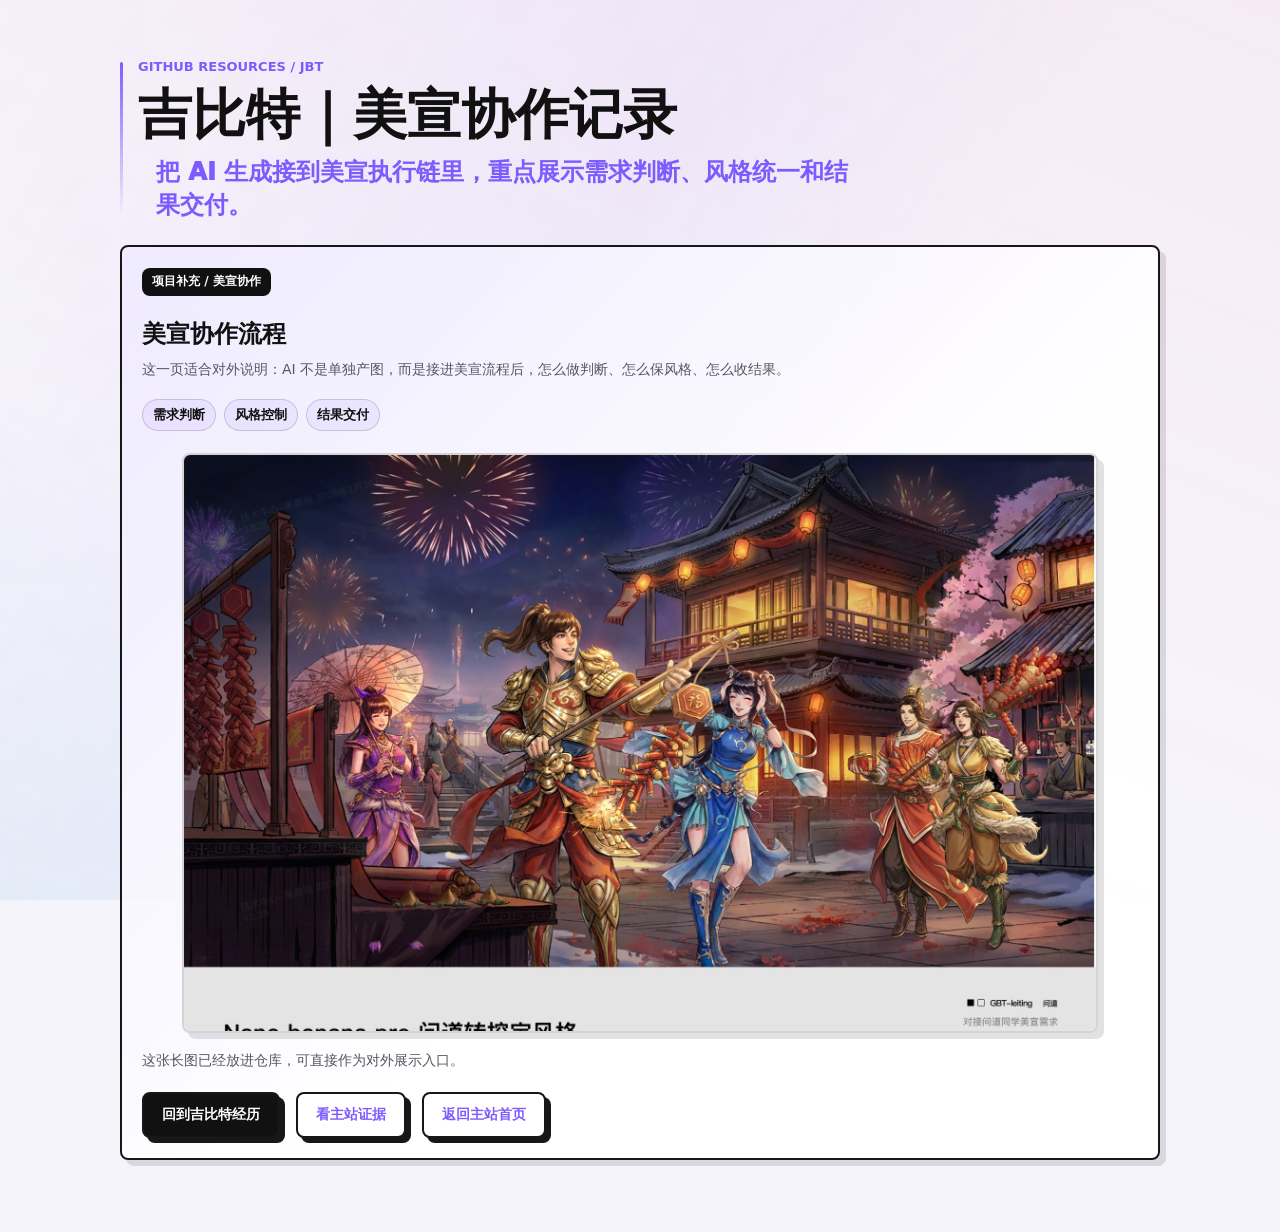
==== commit 6a8a3dac: "Tighten JBT labels and compact layout" ====
--- a/assets/local-docs/jbt-ai-art.html
+++ b/assets/local-docs/jbt-ai-art.html
@@ -3,7 +3,7 @@
   <head>
     <meta charset="utf-8">
     <meta name="viewport" content="width=device-width, initial-scale=1">
-    <title>吉比特｜AI×美宣</title>
+    <title>吉比特｜美宣协作记录</title>
     <link rel="stylesheet" href="../../styles.css">
     <link rel="stylesheet" href="../../evidence-fix.css">
     <style>
@@ -71,26 +71,26 @@
     <main class="local-doc-shell">
       <div class="section-heading">
         <p class="eyebrow">GitHub Resources / JBT</p>
-        <h2>吉比特｜AI×美宣</h2>
+        <h2>吉比特｜美宣协作记录</h2>
         <p class="section-subtitle">把 AI 生成接到美宣执行链里，重点展示需求判断、风格统一和结果交付。</p>
       </div>
 
       <article class="evidence-card">
-        <span class="evidence-meta">外露展示 / AI + 美宣</span>
-        <h3>AI 与美宣的结合</h3>
+        <span class="evidence-meta">项目补充 / 美宣协作</span>
+        <h3>美宣协作流程</h3>
         <p>这一页适合对外说明：AI 不是单独产图，而是接进美宣流程后，怎么做判断、怎么保风格、怎么收结果。</p>
         <div class="local-pill-row" aria-label="关键词">
           <span class="local-pill">需求判断</span>
           <span class="local-pill">风格控制</span>
           <span class="local-pill">结果交付</span>
         </div>
-        <figure class="preview-frame preview-top" aria-label="吉比特外露内容上半段预览">
-          <img src="../jbt-external.jpg" alt="吉比特可外露内容总览，上半段展示 AI 与美宣结合部分">
+        <figure class="preview-frame preview-top" aria-label="吉比特内容上半段预览">
+          <img src="../jbt-external.jpg" alt="吉比特内容总览，上半段展示美宣协作部分">
         </figure>
         <p class="local-doc-note">这张长图已经放进仓库，可直接作为对外展示入口。</p>
         <div class="evidence-actions">
           <a class="button primary" href="../../index.html#experience">回到吉比特经历</a>
-          <a class="button secondary" href="../../index.html#evidence-psai">看主站证据</a>
+          <a class="button secondary" href="../../index.html#evidence-jbt">看主站证据</a>
           <a class="button secondary" href="../../index.html">返回主站首页</a>
         </div>
       </article>
--- a/styles.css
+++ b/styles.css
@@ -6780,6 +6780,79 @@
 @media (max-width: 980px) { .main-case-grid, .support-evidence-grid { grid-template-columns: 1fr !important; } #evidence-texture-platform { grid-column: auto !important; } }
 @media (max-width: 820px) { .evidence-section { width: min(100% - 28px, 720px); } .main-case-card { padding: 20px !important; } .main-case-card .evidence-points, #evidence-matting > .evidence-media-grid, #evidence-shadow > .shadow-proof-layout, #evidence-texture-platform > .evidence-media-grid, .support-evidence-grid { grid-template-columns: 1fr !important; } #evidence-shadow .evidence-shot-long { grid-row: auto !important; } }
 
+/* ===== Final compact overrides ===== */
+#skills .primary-capability-grid {
+  gap: 16px !important;
+}
+
+#skills .capability-card-main {
+  display: flex !important;
+  flex-direction: column !important;
+  min-height: 198px !important;
+  padding-bottom: 18px !important;
+  gap: 10px !important;
+}
+
+#skills .capability-card-main h3 {
+  margin-top: 18px !important;
+  min-height: 0 !important;
+}
+
+#skills .capability-card-main p {
+  margin-bottom: 0 !important;
+}
+
+#skills .card-jump-note {
+  display: inline-flex !important;
+  align-items: center !important;
+  margin-top: auto !important;
+  padding: 8px 0 0 !important;
+  color: rgba(17, 17, 17, 0.58) !important;
+  background: transparent !important;
+  border: 0 !important;
+  font-size: 13px !important;
+  font-weight: 800 !important;
+}
+
+#evidence-texture-platform h3 {
+  margin-top: 16px !important;
+}
+
+#evidence-texture-platform > p {
+  max-width: 920px !important;
+}
+
+#evidence .main-case-grid {
+  gap: 20px !important;
+  margin-top: 26px !important;
+}
+
+#evidence .main-case-card {
+  padding: 22px !important;
+}
+
+.main-case-card .evidence-points {
+  gap: 8px !important;
+}
+
+.main-case-card .evidence-points div {
+  min-height: 96px !important;
+  padding: 10px 12px !important;
+}
+
+#evidence-texture-platform > .evidence-media-grid {
+  margin-top: 14px !important;
+}
+
+#evidence-texture-platform .evidence-image-tall img,
+#evidence-texture-platform .evidence-shot img {
+  max-height: 560px !important;
+}
+
+.support-evidence-block {
+  margin-top: 36px !important;
+}
+
 /* ===== 5. 手机端 project-layout 降为单列 ===== */
 @media (max-width: 1100px) {
   .project-layout {
@@ -6842,3 +6915,77 @@
     max-height: none !important;
   }
 }
+
+/* ===== 03 / 3D Tooling compact pass ===== */
+html body #evidence-texture-platform.main-case-card {
+  padding: 18px !important;
+}
+
+html body #evidence-texture-platform h3 {
+  margin-top: 16px !important;
+  font-size: 30px !important;
+  line-height: 1.16 !important;
+}
+
+html body #evidence-texture-platform > p {
+  max-width: 820px !important;
+  font-size: 15px !important;
+  line-height: 1.58 !important;
+}
+
+html body #evidence-texture-platform .case-data-row {
+  margin-top: 16px !important;
+  gap: 8px !important;
+}
+
+html body #evidence-texture-platform .case-data-row span {
+  min-height: 58px !important;
+  padding: 10px 12px !important;
+}
+
+html body #evidence-texture-platform .evidence-points {
+  gap: 8px !important;
+}
+
+html body #evidence-texture-platform .evidence-points div {
+  min-height: 88px !important;
+  padding: 10px 12px !important;
+}
+
+html body #evidence-texture-platform .evidence-points dd {
+  line-height: 1.42 !important;
+}
+
+html body #evidence-texture-platform > .evidence-media-grid {
+  margin-top: 12px !important;
+}
+
+html body #evidence-texture-platform .evidence-image-tall img,
+html body #evidence-texture-platform .evidence-shot img {
+  max-height: 430px !important;
+}
+
+html body #evidence-texture-platform .evidence-shot figcaption {
+  min-height: auto !important;
+  padding: 7px 9px !important;
+  font-size: 12px !important;
+}
+
+html body #evidence-texture-platform.main-case-card {
+  grid-template-columns: minmax(0, 1.34fr) minmax(240px, .66fr) !important;
+  column-gap: 16px !important;
+}
+
+html body #evidence-texture-platform > .evidence-media-grid,
+html body #evidence-texture-platform > .evidence-media-wide {
+  max-width: 240px !important;
+  width: min(100%, 240px) !important;
+}
+
+html body #evidence-texture-platform > .evidence-media-wide > .evidence-shot img {
+  width: 100% !important;
+  height: 300px !important;
+  max-height: 300px !important;
+  object-fit: cover !important;
+  object-position: top center !important;
+}
--- a/evidence-fix.css
+++ b/evidence-fix.css
@@ -151,9 +151,17 @@
     justify-self: start !important;
     margin-left: -4px !important;
     margin-right: auto !important;
-    width: min(100%, 260px) !important;
-    max-width: 260px !important;
+    width: min(100%, 240px) !important;
+    max-width: 240px !important;
     margin-top: -4px !important;
+  }
+
+  html body #evidence-texture-platform > .evidence-media-wide > .evidence-shot img {
+    width: 100% !important;
+    height: 300px !important;
+    max-height: 300px !important;
+    object-fit: cover !important;
+    object-position: top center !important;
   }
 
   html body .support-evidence-grid {
@@ -176,4 +184,90 @@
     align-self: start !important;
     margin-top: 0 !important;
   }
+
+  html body #evidence-jbt .jbt-preview-grid {
+    grid-template-columns: repeat(2, minmax(0, 1fr)) !important;
+    gap: 12px !important;
+  }
+
+  html body #evidence-jbt .jbt-preview-shot {
+    overflow: hidden !important;
+  }
+
+  html body #evidence-jbt .jbt-preview-shot img {
+    width: 100% !important;
+    height: 176px !important;
+    max-height: 176px !important;
+    object-fit: cover !important;
+  }
+
+  html body #evidence-jbt .jbt-preview-top img {
+    object-position: top center !important;
+  }
+
+  html body #evidence-jbt .jbt-preview-bottom img {
+    object-position: bottom center !important;
+  }
+
+  html body #evidence-jbt.evidence-card {
+    padding: 12px 14px !important;
+    grid-template-columns: minmax(0, 1.08fr) minmax(220px, 0.92fr) !important;
+    column-gap: 12px !important;
+  }
+
+  html body #evidence-jbt .evidence-meta {
+    margin-bottom: 2px !important;
+  }
+
+  html body #evidence-jbt h3 {
+    margin-top: 8px !important;
+    font-size: 18px !important;
+    line-height: 1.18 !important;
+  }
+
+  html body #evidence-jbt > p {
+    margin-top: 6px !important;
+    font-size: 13px !important;
+    line-height: 1.45 !important;
+  }
+
+  html body #evidence-jbt .case-data-row {
+    margin-top: 10px !important;
+    gap: 6px !important;
+  }
+
+  html body #evidence-jbt .case-data-row span {
+    min-height: 44px !important;
+    padding: 7px 9px !important;
+    font-size: 12.5px !important;
+  }
+
+  html body #evidence-jbt .evidence-points {
+    grid-template-columns: repeat(2, minmax(0, 1fr)) !important;
+    gap: 6px !important;
+    margin-top: 0 !important;
+  }
+
+  html body #evidence-jbt .evidence-points div {
+    min-height: 64px !important;
+    padding: 7px 9px !important;
+  }
+
+  html body #evidence-jbt .evidence-points dd {
+    line-height: 1.35 !important;
+  }
+
+  html body #evidence-jbt .evidence-media-grid {
+    grid-column: 2 !important;
+    grid-row: 1 / span 4 !important;
+    grid-template-columns: repeat(2, minmax(0, 1fr)) !important;
+    gap: 8px !important;
+    align-self: start !important;
+    align-content: start !important;
+  }
+
+  html body #evidence-jbt .jbt-preview-shot img {
+    height: 132px !important;
+    max-height: 132px !important;
+  }
 }
